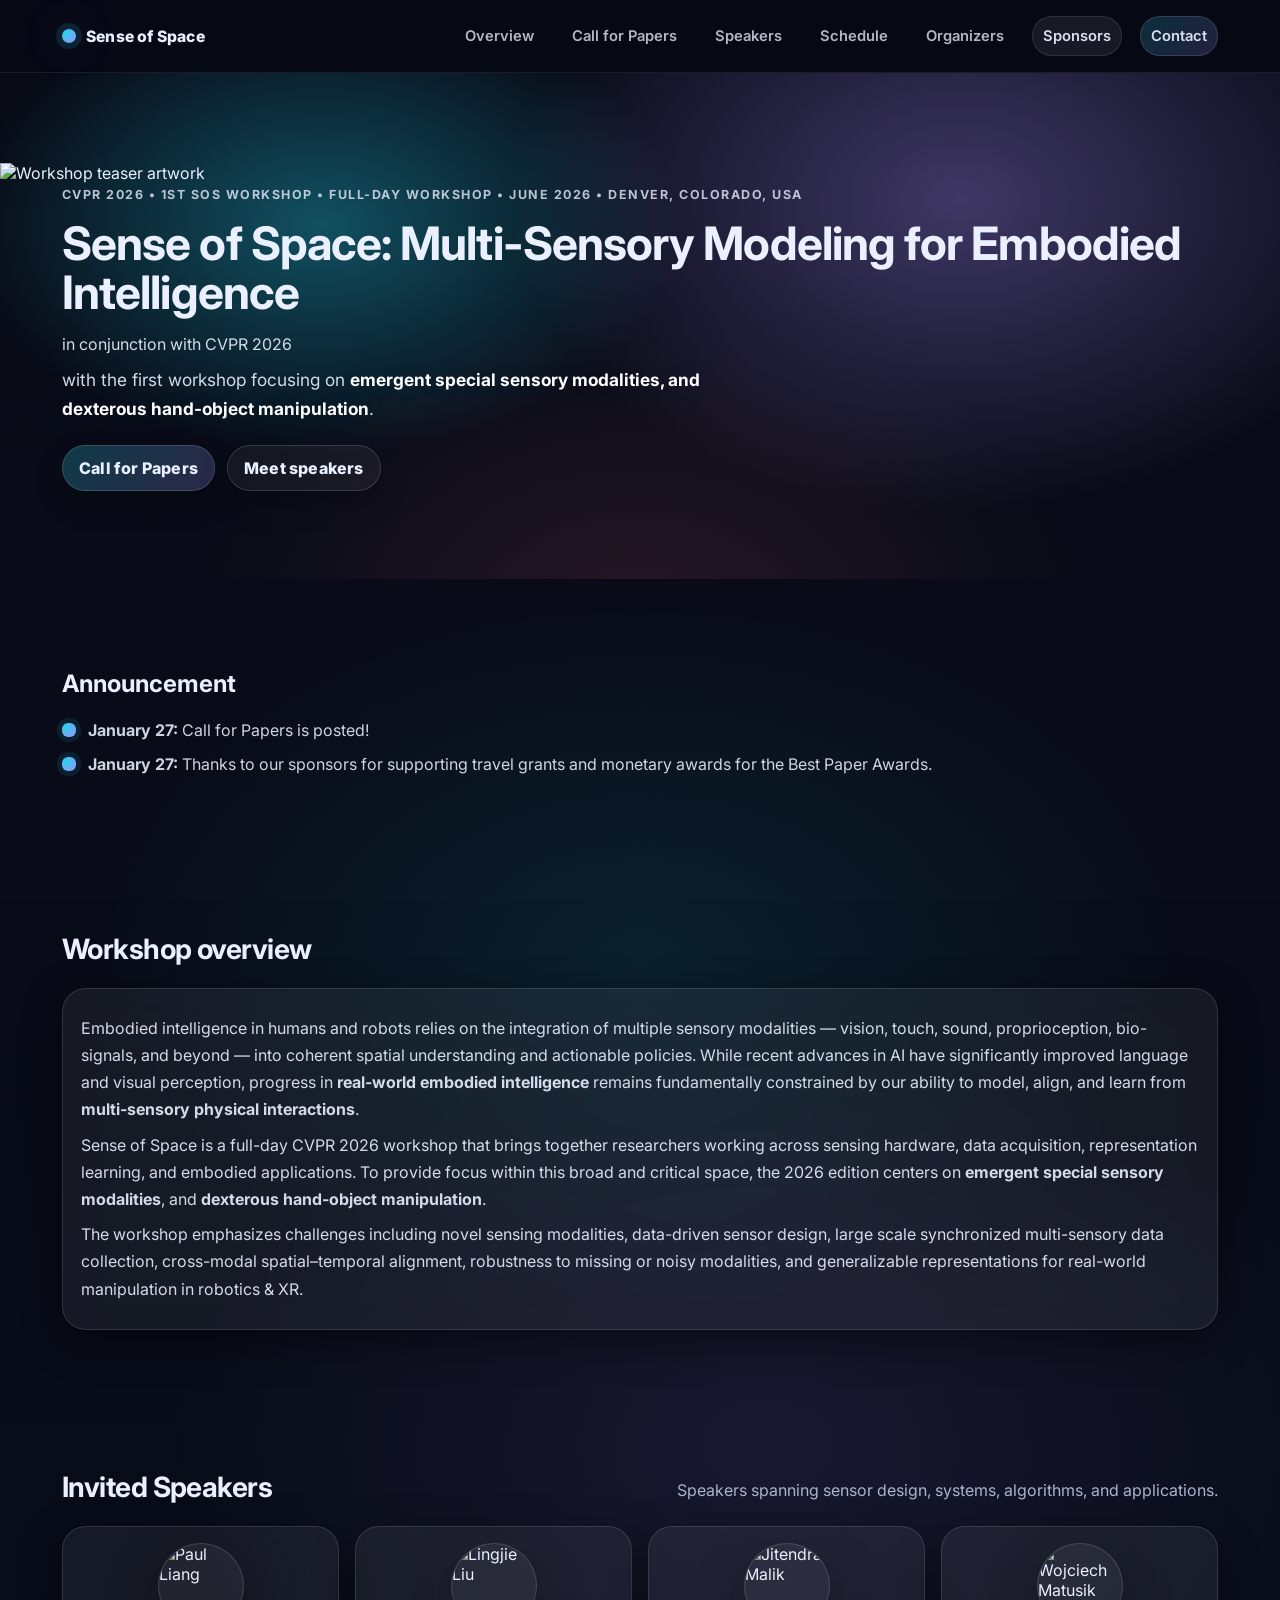
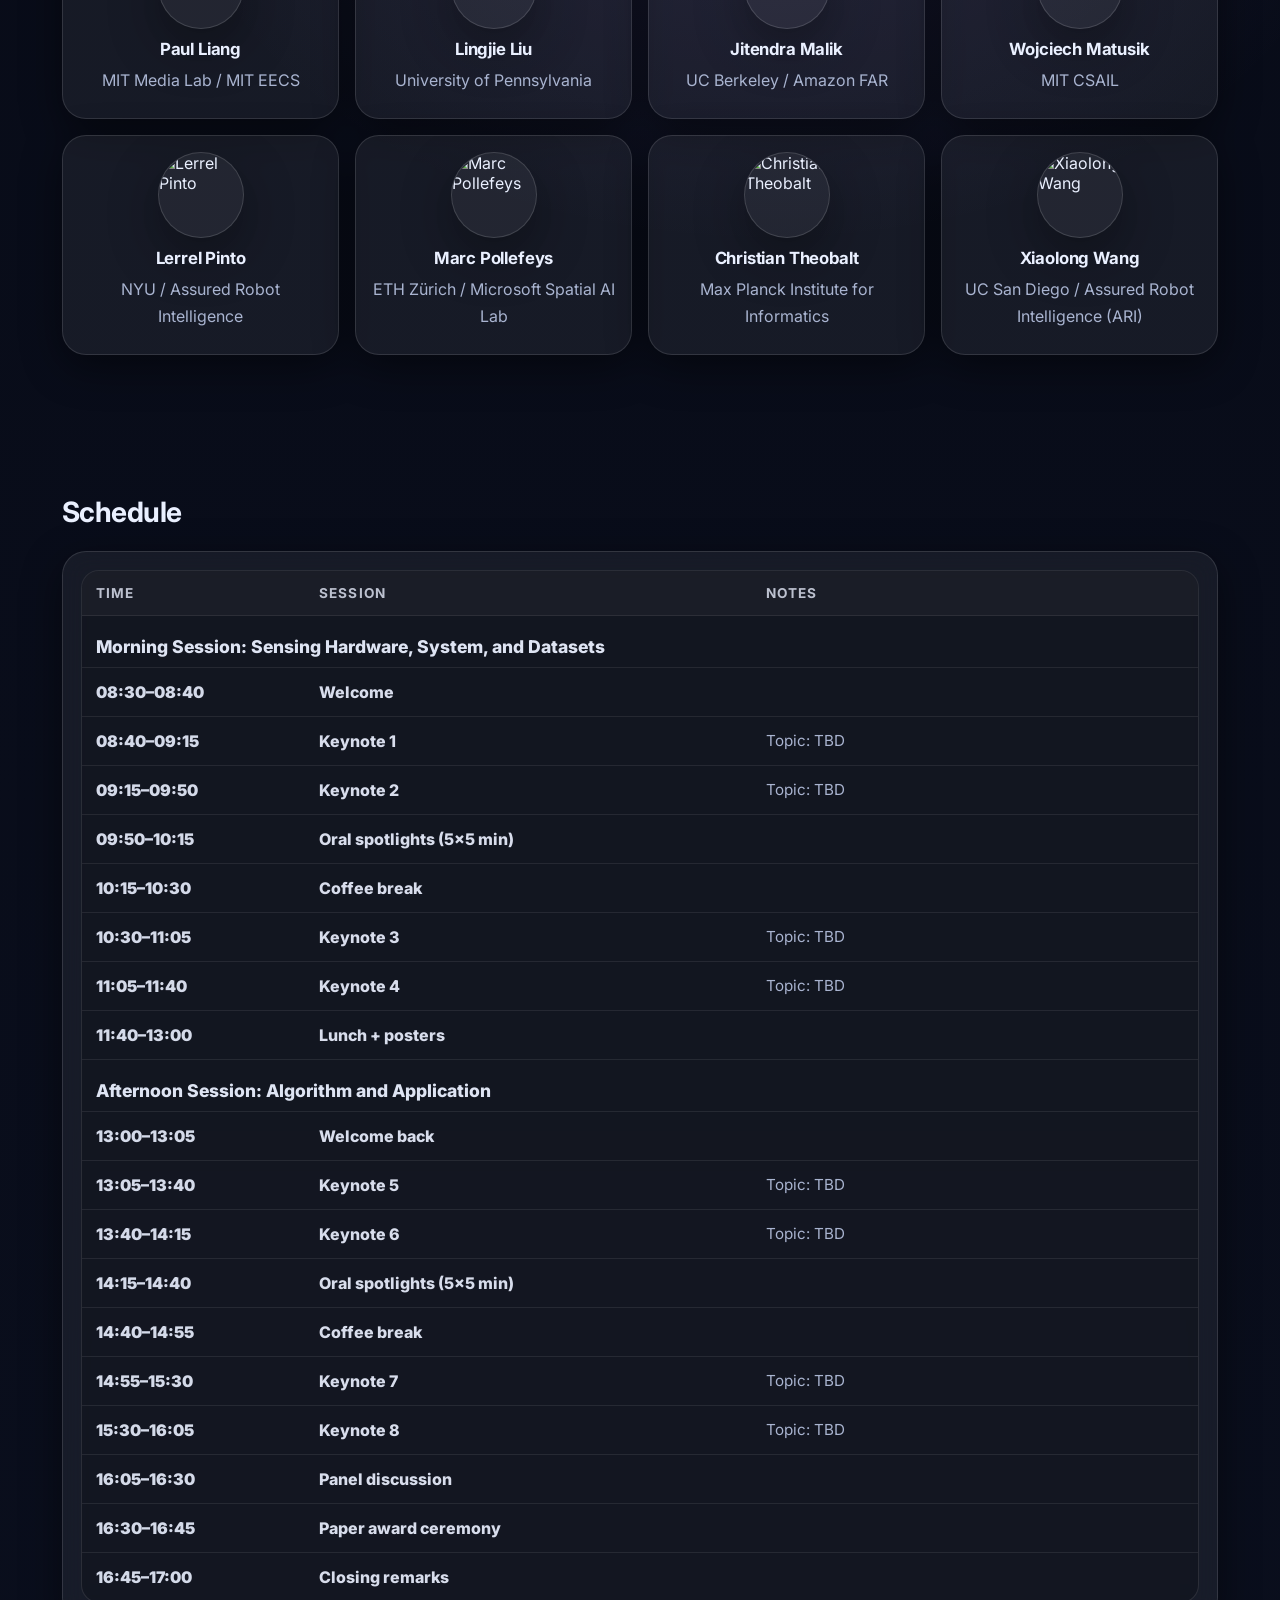
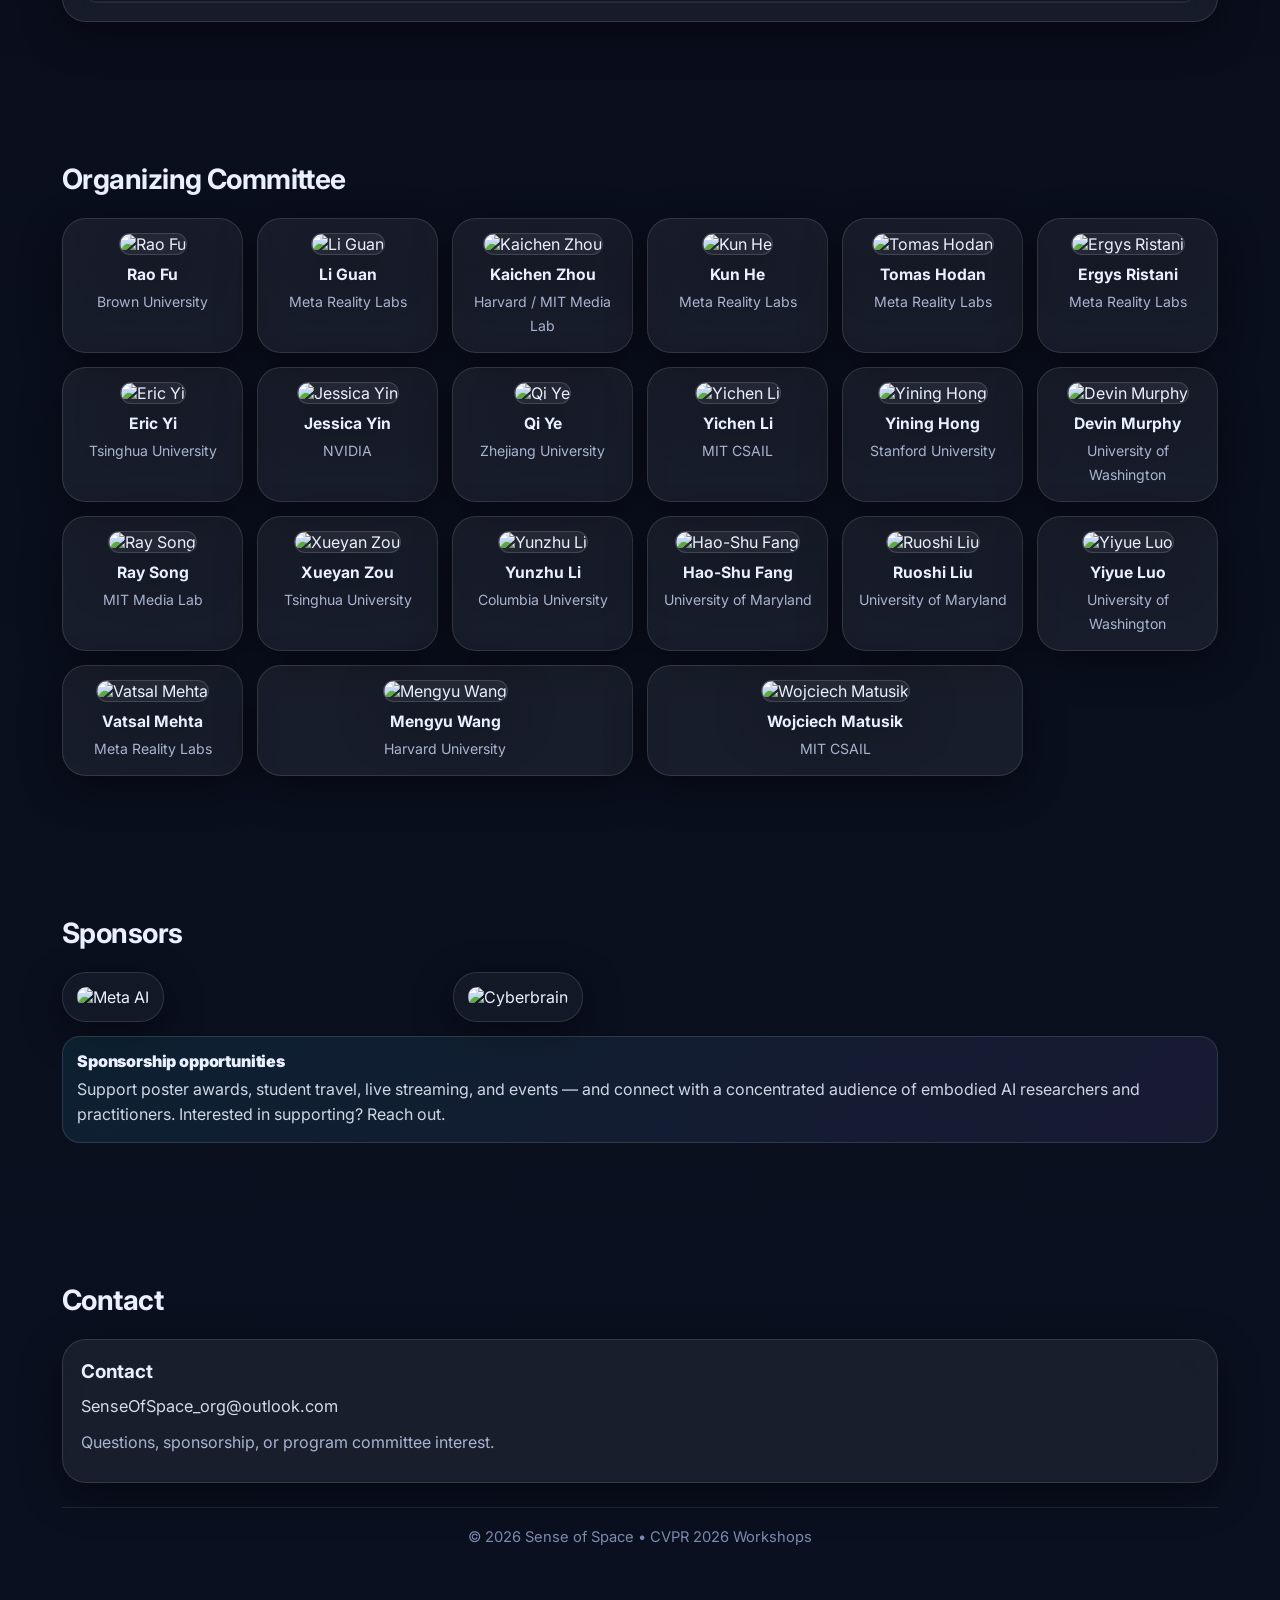
==== index.html @ 72ce9ce0 "Merge branch 'master' of https://github.com/sense-of-space/sense-of-space.github.io" ====
<!doctype html>
<html lang="en">
<head>
  <meta charset="utf-8" />
  <meta name="viewport" content="width=device-width,initial-scale=1" />
  <title>Sense of Space: Multi-Sensory Modeling for Embodied Intelligence | CVPR 2026 Workshop</title>
  <meta name="description" content="Sense of Space — a CVPR 2026 workshop on multi-sensory modeling for embodied intelligence." />
  <link rel="icon" type="image/svg+xml" href="assets/favicon.svg" />
  <link rel="preconnect" href="https://fonts.googleapis.com">
  <link rel="preconnect" href="https://fonts.gstatic.com" crossorigin>
  <link href="https://fonts.googleapis.com/css2?family=Inter:wght@300;400;600;700;800&display=swap" rel="stylesheet">
  <link rel="stylesheet" href="style.css" />
</head>

<body>
  <div class="bg-grain" aria-hidden="true"></div>

  <header class="topbar">
    <nav class="nav container">
      <a class="brand" href="#top" aria-label="Sense of Space home">
        <span class="brand-mark" aria-hidden="true"></span>
        <span class="brand-text">Sense of Space</span>
      </a>

      <button class="nav-toggle" aria-label="Open menu" aria-expanded="false">
        <span></span><span></span><span></span>
      </button>

      <div class="nav-links" role="navigation" aria-label="Primary">
        <a href="#abstract">Overview</a>
        <a href="cfp.html">Call for Papers</a>
        <a href="#speakers">Speakers</a>
        <a href="#schedule">Schedule</a>
        <a href="#organizers">Organizers</a>
        <a href="#sponsors">Sponsors</a>
        <a href="#contact" class="pill">Contact</a>
      </div>
    </nav>
  </header>

  <main id="top">
    <section class="hero" aria-label="Hero">
      <!--
        Teaser logic (rewritten):
        1) A blurred, "cover" backdrop fills the viewport.
        2) A foreground <img> uses object-fit: contain so the FULL teaser is always visible.
        This guarantees no left/right cropping while still feeling full-screen.
      -->
      <div class="hero-backdrop" aria-hidden="true"></div>
      <div class="hero-glow" aria-hidden="true"></div>

      <div class="hero-stage">
        <img class="hero-teaser reveal" src="assets/teaser.webp" alt="Workshop teaser artwork" />
      </div>

      <div class="hero-panel">
        <div class="container">
          <div class="hero-copy">
            <p class="eyebrow">CVPR 2026 • 1st SOS Workshop • Full-day Workshop • June 2026 • Denver, Colorado, USA</p>
            <h1>Sense of Space: Multi-Sensory Modeling for Embodied Intelligence</h1>
            <p class="subtitle">in conjunction with CVPR 2026</p>
            <p class="lead">
              with the first workshop focusing on <strong>emergent special sensory modalities, and dexterous hand-object manipulation</strong>.
            </p>

            <div class="cta-row">
              <a class="btn primary" href="cfp.html">Call for Papers</a>
              <a class="btn ghost" href="#speakers">Meet speakers</a>
            </div>
          </div>
        </div>
      </div>
    </section>

    <section id="announcement" class="section">
      <div class="container">
        <div class="announcement-box reveal">
          <h2 class="announcement-title">Announcement</h2>
          <ul class="checklist">
            <li>
              <strong>January 27:</strong> <a href="cfp.html">Call for Papers</a> is posted!
            </li>
            <li>
              <strong>January 27:</strong> Thanks to <a href="#sponsors">our sponsors</a> for supporting travel grants and monetary awards for the Best Paper Awards.
            </li> 
          </ul>
        </div>
      </div>
    </section>

    <section id="abstract" class="section">
      <div class="container">
        <div class="section-head">
          <h2>Workshop overview</h2>
        </div>

        <div class="grid-1">
          <div class="glass reveal">
            <p>Embodied intelligence in humans and robots relies on the integration of multiple sensory modalities — vision, touch, sound, proprioception, bio-signals, and beyond — into coherent spatial understanding and actionable policies. While recent advances in AI have significantly improved language and visual perception, progress in <strong>real-world embodied intelligence</strong> remains fundamentally constrained by our ability to model, align, and learn from <strong>multi-sensory physical interactions</strong>.</p>
            <p>Sense of Space is a full-day CVPR 2026 workshop that brings together researchers working across sensing hardware, data acquisition, representation learning, and embodied applications. To provide focus within this broad and critical space, the 2026 edition centers on <strong>emergent special sensory modalities</strong>, and <strong>dexterous hand-object manipulation</strong>.</p>
            <p>The workshop emphasizes challenges including novel sensing modalities, data-driven sensor design, large scale synchronized multi-sensory data collection, cross-modal spatial–temporal alignment, robustness to missing or noisy modalities, and generalizable representations for real-world manipulation in robotics & XR.</p>
          </div>
        </div>
      </div>
    </section>

    <section id="speakers" class="section">
      <div class="container">
        <div class="section-head">
          <h2>Invited Speakers</h2>
          <p class="muted">
            Speakers spanning sensor design, systems, algorithms, and applications.
          </p>
        </div>

        <div class="speaker-grid">
          
        <article class="person-card reveal">
          <div class="avatar-wrap">
            <img class="avatar" src="assets/profile_speaker/paul.jpg" alt="Paul Liang">
          </div>
          <div class="person-meta">
            <h3>Paul Liang</h3>
            <p class="muted">MIT Media Lab / MIT EECS</p>
</div>
        </article>
        

        <article class="person-card reveal">
          <div class="avatar-wrap">
            <img class="avatar" src="assets/profile_speaker/lingjie.jpg" alt="Lingjie Liu">
          </div>
          <div class="person-meta">
            <h3>Lingjie Liu</h3>
            <p class="muted">University of Pennsylvania</p>
</div>
        </article>
        

        <article class="person-card reveal">
          <div class="avatar-wrap">
            <img class="avatar" src="assets/profile_speaker/jitendra.jpg" alt="Jitendra Malik">
          </div>
          <div class="person-meta">
            <h3>Jitendra Malik</h3>
            <p class="muted">UC Berkeley / Amazon FAR</p>
</div>
        </article>
        

        <article class="person-card reveal">
          <div class="avatar-wrap">
            <img class="avatar" src="assets/profile_speaker/wojciech.jpg" alt="Wojciech Matusik">
          </div>
          <div class="person-meta">
            <h3>Wojciech Matusik</h3>
            <p class="muted">MIT CSAIL</p>
</div>
        </article>
        

        <article class="person-card reveal">
          <div class="avatar-wrap">
            <img class="avatar" src="assets/profile_speaker/lerrel.png" alt="Lerrel Pinto">
          </div>
          <div class="person-meta">
            <h3>Lerrel Pinto</h3>
            <p class="muted">NYU / Assured Robot Intelligence</p>
</div>
        </article>
        

        <article class="person-card reveal">
          <div class="avatar-wrap">
            <img class="avatar" src="assets/profile_speaker/marc.jpg" alt="Marc Pollefeys">
          </div>
          <div class="person-meta">
            <h3>Marc Pollefeys</h3>
            <p class="muted">ETH Zürich / Microsoft Spatial AI Lab</p>
</div>
        </article>
        

        <article class="person-card reveal">
          <div class="avatar-wrap">
            <img class="avatar" src="assets/profile_speaker/christian.jpg" alt="Christian Theobalt">
          </div>
          <div class="person-meta">
            <h3>Christian Theobalt</h3>
            <p class="muted">Max Planck Institute for Informatics</p>
</div>
        </article>
        

        <article class="person-card reveal">
          <div class="avatar-wrap">
            <img class="avatar" src="assets/profile_speaker/xiaolong.jpg" alt="Xiaolong Wang">
          </div>
          <div class="person-meta">
            <h3>Xiaolong Wang</h3>
            <p class="muted">UC San Diego / Assured Robot Intelligence (ARI)</p>
</div>
        </article>
        
        </div>

      </div>
    </section>

    <section id="schedule" class="section">
      <div class="container">
        <div class="section-head">
          <h2>Schedule</h2>
        </div>

        <div class="glass reveal">
          <div class="table-wrap" role="region" aria-label="Workshop schedule" tabindex="0">
            <table class="schedule">
              <thead>
                <tr>
                  <th style="width: 20%">Time</th>
                  <th style="width: 40%">Session</th>
                  <th style="width: 40%">Notes</th>
                </tr>
              </thead>
              <tbody>
                
        <tr>
          <td colspan="3" style="padding: 20px 14px 10px; font-weight: 800; font-size: 1.1rem; color: rgba(234,240,255,0.95);">Morning Session: Sensing Hardware, System, and Datasets</td>
        </tr>
        
        <tr>
          <td class="time">08:30–08:40</td>
          <td class="item">Welcome</td>
          <td class="desc muted"></td>
        </tr>
        

        <tr>
          <td class="time">08:40–09:15</td>
          <td class="item">Keynote 1</td>
          <td class="desc muted">Topic: TBD</td>
        </tr>
        

        <tr>
          <td class="time">09:15–09:50</td>
          <td class="item">Keynote 2</td>
          <td class="desc muted">Topic: TBD</td>
        </tr>
        

        <tr>
          <td class="time">09:50–10:15</td>
          <td class="item">Oral spotlights (5×5 min)</td>
          <td class="desc muted"></td>
        </tr>
        

        <tr>
          <td class="time">10:15–10:30</td>
          <td class="item">Coffee break</td>
          <td class="desc muted"></td>
        </tr>
        

        <tr>
          <td class="time">10:30–11:05</td>
          <td class="item">Keynote 3</td>
          <td class="desc muted">Topic: TBD</td>
        </tr>
        

        <tr>
          <td class="time">11:05–11:40</td>
          <td class="item">Keynote 4</td>
          <td class="desc muted">Topic: TBD</td>
        </tr>
        

        <tr>
          <td class="time">11:40–13:00</td>
          <td class="item">Lunch + posters</td>
          <td class="desc muted"></td>
        </tr>
        

        <tr>
          <td colspan="3" style="padding: 20px 14px 10px; font-weight: 800; font-size: 1.1rem; color: rgba(234,240,255,0.95);">Afternoon Session: Algorithm and Application</td>
        </tr>
        
        <tr>
          <td class="time">13:00–13:05</td>
          <td class="item">Welcome back</td>
          <td class="desc muted"></td>
        </tr>
        

        <tr>
          <td class="time">13:05–13:40</td>
          <td class="item">Keynote 5</td>
          <td class="desc muted">Topic: TBD</td>
        </tr>
        

        <tr>
          <td class="time">13:40–14:15</td>
          <td class="item">Keynote 6</td>
          <td class="desc muted">Topic: TBD</td>
        </tr>
        

        <tr>
          <td class="time">14:15–14:40</td>
          <td class="item">Oral spotlights (5×5 min)</td>
          <td class="desc muted"></td>
        </tr>
        

        <tr>
          <td class="time">14:40–14:55</td>
          <td class="item">Coffee break</td>
          <td class="desc muted"></td>
        </tr>
        

        <tr>
          <td class="time">14:55–15:30</td>
          <td class="item">Keynote 7</td>
          <td class="desc muted">Topic: TBD</td>
        </tr>
        

        <tr>
          <td class="time">15:30–16:05</td>
          <td class="item">Keynote 8</td>
          <td class="desc muted">Topic: TBD</td>
        </tr>
        

        <tr>
          <td class="time">16:05–16:30</td>
          <td class="item">Panel discussion</td>
          <td class="desc muted"></td>
        </tr>
        

        <tr>
          <td class="time">16:30–16:45</td>
          <td class="item">Paper award ceremony</td>
          <td class="desc muted"></td>
        </tr>
        

        <tr>
          <td class="time">16:45–17:00</td>
          <td class="item">Closing remarks</td>
          <td class="desc muted"></td>
        </tr>
        
              </tbody>
            </table>
          </div>
        </div>
      </div>
    </section>

    <section id="organizers" class="section">
      <div class="container">
        <div class="section-head">
          <h2>Organizing Committee</h2>
        </div>

        <div class="organizer-grid">
          
        <article class="org-card reveal">
          <img class="avatar org-avatar" src="assets/profile_organizer/raofu.png" alt="Rao Fu">
          <h4>Rao Fu</h4>
          <p class="muted">Brown University</p>
        </article>
        

        <article class="org-card reveal">
          <img class="avatar org-avatar" src="assets/profile_organizer/guanli.png" alt="Li Guan">
          <h4>Li Guan</h4>
          <p class="muted">Meta Reality Labs</p>
        </article>
        

        <article class="org-card reveal">
          <img class="avatar org-avatar" src="assets/profile_organizer/kaichen.jpg" alt="Kaichen Zhou">
          <h4>Kaichen Zhou</h4>
          <p class="muted">Harvard / MIT Media Lab</p>
        </article>
        

        <article class="org-card reveal">
          <img class="avatar org-avatar" src="assets/profile_organizer/kunhe.jpg" alt="Kun He">
          <h4>Kun He</h4>
          <p class="muted">Meta Reality Labs</p>
        </article>
        

        <article class="org-card reveal">
          <img class="avatar org-avatar" src="assets/profile_organizer/Tomas.jpg" alt="Tomas Hodan">
          <h4>Tomas Hodan</h4>
          <p class="muted">Meta Reality Labs</p>
        </article>
        

        <article class="org-card reveal">
          <img class="avatar org-avatar" src="assets/profile_organizer/ergys.jpg" alt="Ergys Ristani">
          <h4>Ergys Ristani</h4>
          <p class="muted">Meta Reality Labs</p>
        </article>
        

        <article class="org-card reveal">
          <img class="avatar org-avatar" src="assets/profile_organizer/erici.jpg" alt="Eric Yi">
          <h4>Eric Yi</h4>
          <p class="muted">Tsinghua University</p>
        </article>
        

        <article class="org-card reveal">
          <img class="avatar org-avatar" src="assets/profile_organizer/jessica.jpg" alt="Jessica Yin">
          <h4>Jessica Yin</h4>
          <p class="muted">NVIDIA</p>
        </article>
        

        <article class="org-card reveal">
          <img class="avatar org-avatar" src="assets/profile_organizer/qiye.jpg" alt="Qi Ye">
          <h4>Qi Ye</h4>
          <p class="muted">Zhejiang University</p>
        </article>
        

        <article class="org-card reveal">
          <img class="avatar org-avatar" src="assets/profile_organizer/yichen.jpg" alt="Yichen Li">
          <h4>Yichen Li</h4>
          <p class="muted">MIT CSAIL</p>
        </article>
        

        <article class="org-card reveal">
          <img class="avatar org-avatar" src="assets/profile_organizer/yining.jpg" alt="Yining Hong">
          <h4>Yining Hong</h4>
          <p class="muted">Stanford University</p>
        </article>
        

        <article class="org-card reveal">
          <img class="avatar org-avatar" src="assets/profile_organizer/devin.jpg" alt="Devin Murphy">
          <h4>Devin Murphy</h4>
          <p class="muted">University of Washington</p>
        </article>
        

        <article class="org-card reveal">
          <img class="avatar org-avatar" src="assets/profile_organizer/ray.png" alt="Ray Song">
          <h4>Ray Song</h4>
          <p class="muted">MIT Media Lab</p>
        </article>
        

        <article class="org-card reveal">
          <img class="avatar org-avatar" src="assets/profile_organizer/xueyan.jpg" alt="Xueyan Zou">
          <h4>Xueyan Zou</h4>
          <p class="muted">Tsinghua University</p>
        </article>
        

        <article class="org-card reveal">
          <img class="avatar org-avatar" src="assets/profile_organizer/yunzhu.jpg" alt="Yunzhu Li">
          <h4>Yunzhu Li</h4>
          <p class="muted">Columbia University</p>
        </article>
        

        <article class="org-card reveal">
          <img class="avatar org-avatar" src="assets/profile_organizer/haoshu.jpg" alt="Hao-Shu Fang">
          <h4>Hao-Shu Fang</h4>
          <p class="muted">University of Maryland</p>
        </article>
        

        <article class="org-card reveal">
          <img class="avatar org-avatar" src="assets/profile_organizer/ruoshi.jpg" alt="Ruoshi Liu">
          <h4>Ruoshi Liu</h4>
          <p class="muted">University of Maryland</p>
        </article>
        

        <article class="org-card reveal">
          <img class="avatar org-avatar" src="assets/profile_organizer/yiyue.jpg" alt="Yiyue Luo">
          <h4>Yiyue Luo</h4>
          <p class="muted">University of Washington</p>
        </article>

        
        <article class="org-card reveal last-row third">
          <img class="avatar org-avatar" src="assets/profile_organizer/vatsal.jpg" alt="Vatsal Mehta">
          <h4>Vatsal Mehta</h4>
          <p class="muted">Meta Reality Labs</p>
        </article>


        <article class="org-card reveal last-row first">
          <img class="avatar org-avatar" src="assets/profile_organizer/mengyu.jpg" alt="Mengyu Wang">
          <h4>Mengyu Wang</h4>
          <p class="muted">Harvard University</p>
        </article>
        

        <article class="org-card reveal last-row second">
          <img class="avatar org-avatar" src="assets/profile_organizer/wojciech.jpg" alt="Wojciech Matusik">
          <h4>Wojciech Matusik</h4>
          <p class="muted">MIT CSAIL</p>
        </article>
        
        </div>
      </div>
    </section>

    <section id="sponsors" class="section">
      <div class="container">
        <div class="section-head">
          <h2>Sponsors</h2>
          <p class="muted"></p>
        </div>

        <div class="sponsor-row reveal">
          <a href="" target="_blank" rel="noopener noreferrer" class="sponsor-link">
            <img class="sponsor-logo" src="assets/sponsor/Meta-New-Logo.png" alt="Meta AI">
          </a>
          <a href=" " target="_blank" rel="noopener noreferrer" class="sponsor-link">
            <img class="sponsor-logo" src="assets/sponsor/cyberbrain_new.png" alt="Cyberbrain">
          </a>
        </div>

        <div class="callout reveal">
          <div class="callout-title">Sponsorship opportunities</div>
          <div class="callout-body">
            Support poster awards, student travel, live streaming, and events — and connect with a concentrated
            audience of embodied AI researchers and practitioners. Interested in supporting? Reach out.
          </div>
        </div>
      </div>
    </section>

    <section id="contact" class="section">
      <div class="container">
        <div class="section-head">
          <h2>Contact</h2>
        </div>

        <div class="grid-1">
          <div class="glass reveal">
            <h3>Contact</h3>
            <p class="big">
              <a href="mailto:SenseOfSpace_org@outlook.com">SenseOfSpace_org@outlook.com</a>
            </p>
            <p class="muted">
              Questions, sponsorship, or program committee interest.
            </p>
          </div>
        </div>

        <footer class="footer muted">
          <span>© <span id="year"></span> Sense of Space • CVPR 2026 Workshops</span>
        </footer>
      </div>
    </section>
  </main>

  <script src="script.js"></script>
</body>
</html>
---- style.css ----
:root{
  --bg0:#070a15;
  --bg1:#0b1020;
  --card:rgba(255,255,255,0.07);
  --card2:rgba(255,255,255,0.10);
  --stroke:rgba(255,255,255,0.12);
  --text:#eaf0ff;
  --muted:#a9b4d0;
  --muted2:#7d8ab0;
  --cyan:#22d3ee;
  --violet:#a78bfa;
  --pink:#fb7185;
  --shadow: 0 20px 70px rgba(0,0,0,0.55);
  --shadow2: 0 12px 40px rgba(0,0,0,0.45);
  --radius: 24px;
  --radius2: 18px;
  --maxw: 1200px;
}

*{ box-sizing:border-box; }
html{ scroll-behavior:smooth; }
body{
  margin:0;
  font-family: Inter, ui-sans-serif, system-ui, -apple-system, Segoe UI, Roboto, Helvetica, Arial, "Apple Color Emoji","Segoe UI Emoji";
  color:var(--text);
  background: radial-gradient(1200px 800px at var(--mx, 50%) var(--my, 20%), rgba(34,211,238,0.10), transparent 45%),
              radial-gradient(1200px 800px at calc(var(--mx, 50%) + 10%) calc(var(--my, 20%) + 10%), rgba(167,139,250,0.10), transparent 50%),
              linear-gradient(180deg, var(--bg0), var(--bg1));
  overflow-x:hidden;
}

code{
  font-family: ui-monospace, SFMono-Regular, Menlo, Monaco, Consolas, "Liberation Mono", "Courier New", monospace;
  font-size: 0.95em;
  color: #c7d2fe;
}

a{ color:inherit; text-decoration:none; }
a:hover{ text-decoration:none; }

.container{
  max-width:var(--maxw);
  margin:0 auto;
  padding: 0 22px;
}

.bg-grain{
  pointer-events:none;
  position:fixed;
  inset:0;
  opacity:0.14;
  mix-blend-mode: overlay;
  background-image:
    url("data:image/svg+xml,%3Csvg xmlns='http://www.w3.org/2000/svg' width='260' height='260'%3E%3Cfilter id='n'%3E%3CfeTurbulence type='fractalNoise' baseFrequency='.8' numOctaves='3' stitchTiles='stitch'/%3E%3C/filter%3E%3Crect width='260' height='260' filter='url(%23n)' opacity='.55'/%3E%3C/svg%3E");
  background-size: 260px 260px;
  z-index:0;
}

.topbar{
  position:sticky;
  top:0;
  z-index:50;
  backdrop-filter: blur(14px);
  -webkit-backdrop-filter: blur(14px);
  background: rgba(7,10,21,0.55);
  border-bottom:1px solid rgba(255,255,255,0.08);
}

.nav{
  display:flex;
  align-items:center;
  justify-content:space-between;
  height: 72px;
  gap: 16px;
}

.brand{
  display:flex;
  align-items:center;
  gap:10px;
  font-weight: 800;
  letter-spacing: 0.2px;
}

.brand-mark{
  width: 14px;
  height: 14px;
  border-radius: 999px;
  background: radial-gradient(circle at 30% 30%, var(--cyan), var(--violet));
  box-shadow: 0 0 0 6px rgba(34,211,238,0.12), 0 0 40px rgba(167,139,250,0.35);
}

.brand-text{
  font-size: 0.98rem;
}

.nav-links{
  display:flex;
  align-items:center;
  gap: 18px;
  font-weight: 600;
  font-size: 0.92rem;
  color: rgba(234,240,255,0.92);
}

.nav-links a{
  opacity:0.82;
  transition: opacity .2s ease, transform .2s ease;
  padding: 10px 10px;
  border-radius: 999px;
}

.nav-links a:hover{ opacity:1; transform: translateY(-1px); }

.nav-links a.active{
  opacity:1;
  background: rgba(255,255,255,0.07);
  border: 1px solid rgba(255,255,255,0.10);
}

.pill{
  background: linear-gradient(135deg, rgba(34,211,238,0.18), rgba(167,139,250,0.18));
  border: 1px solid rgba(255,255,255,0.12);
  opacity:1 !important;
}

.nav-toggle{
  display:none;
  width: 44px;
  height: 44px;
  border-radius: 14px;
  border: 1px solid rgba(255,255,255,0.10);
  background: rgba(255,255,255,0.05);
  backdrop-filter: blur(12px);
  -webkit-backdrop-filter: blur(12px);
  cursor:pointer;
  position:relative;
}
.nav-toggle span{
  position:absolute;
  left: 12px;
  right: 12px;
  height: 2px;
  background: rgba(234,240,255,0.85);
  border-radius: 2px;
  transition: transform .25s ease, top .25s ease, opacity .2s ease;
}
.nav-toggle span:nth-child(1){ top: 15px; }
.nav-toggle span:nth-child(2){ top: 21px; }
.nav-toggle span:nth-child(3){ top: 27px; }

.nav-open .nav-toggle span:nth-child(1){ top: 21px; transform: rotate(45deg); }
.nav-open .nav-toggle span:nth-child(2){ opacity:0; }
.nav-open .nav-toggle span:nth-child(3){ top: 21px; transform: rotate(-45deg); }

.hero{
  position:relative;
  padding: 90px 0 70px;
  overflow:hidden;
  z-index:1;
}
.hero-small{ padding: 86px 0 52px; }

.hero-bg{
  position:absolute;
  inset:-40px;
  background-image: url("assets/hero.svg");
  background-size: cover;
  background-position: center;
  transform: scale(1.02);
  filter: saturate(1.05) contrast(1.02);
  z-index:-3;
}
.hero-glow{
  position:absolute;
  inset:0;
  background:
    radial-gradient(650px 420px at 25% 30%, rgba(34,211,238,0.35), transparent 55%),
    radial-gradient(750px 520px at 75% 25%, rgba(167,139,250,0.35), transparent 60%),
    radial-gradient(900px 650px at 50% 110%, rgba(251,113,133,0.12), transparent 50%);
  z-index:-2;
}
.hero-fade{
  position:absolute;
  left:0; right:0; bottom:-1px;
  height: 120px;
  background: linear-gradient(180deg, transparent, var(--bg1));
  z-index:-1;
}

.hero-inner{
  display:grid;
  grid-template-columns: 1.15fr 0.85fr;
  gap: 26px;
  align-items: start;
}

.eyebrow{
  display:inline-flex;
  align-items:center;
  gap:10px;
  font-weight: 700;
  letter-spacing: 0.12em;
  text-transform: uppercase;
  font-size: 0.78rem;
  color: rgba(234,240,255,0.78);
  margin: 0 0 14px;
}
h1{
  margin:0 0 14px;
  font-size: clamp(2.1rem, 3.6vw, 3.2rem);
  line-height: 1.06;
  letter-spacing:-0.02em;
}
.lead{
  font-size: 1.08rem;
  line-height: 1.65;
  color: rgba(234,240,255,0.90);
  max-width: 62ch;
}
.lead strong{
  color: #ffffff;
  text-shadow: 0 0 30px rgba(34,211,238,0.18);
}

.cta-row{
  display:flex;
  gap: 12px;
  flex-wrap: wrap;
  margin: 22px 0 18px;
}

.btn{
  display:inline-flex;
  align-items:center;
  justify-content:center;
  padding: 12px 16px;
  border-radius: 999px;
  font-weight: 800;
  letter-spacing: 0.2px;
  border: 1px solid rgba(255,255,255,0.14);
  box-shadow: 0 12px 28px rgba(0,0,0,0.25);
  transition: transform .18s ease, box-shadow .18s ease, background .18s ease;
}
.btn:hover{ transform: translateY(-1px); box-shadow: 0 16px 40px rgba(0,0,0,0.32); }
.btn.primary{
  background: linear-gradient(135deg, rgba(34,211,238,0.24), rgba(167,139,250,0.22));
}
.btn.ghost{
  background: rgba(255,255,255,0.05);
}

.facts{
  display:grid;
  grid-template-columns: repeat(4, minmax(0,1fr));
  gap: 12px;
  margin-top: 18px;
}
.fact{
  background: rgba(255,255,255,0.05);
  border: 1px solid rgba(255,255,255,0.10);
  border-radius: 18px;
  padding: 12px 12px;
  box-shadow: var(--shadow2);
}
.fact-k{
  font-size: 1.05rem;
  font-weight: 900;
}
.fact-v{
  font-size: 0.82rem;
  color: rgba(234,240,255,0.78);
  margin-top: 4px;
}

.hero-card{
  background: linear-gradient(180deg, rgba(255,255,255,0.08), rgba(255,255,255,0.05));
  border: 1px solid rgba(255,255,255,0.12);
  border-radius: var(--radius);
  padding: 18px 18px;
  box-shadow: var(--shadow);
  backdrop-filter: blur(14px);
  -webkit-backdrop-filter: blur(14px);
}
.hero-card h2{
  margin: 2px 0 10px;
  font-size: 1.2rem;
  letter-spacing:-0.01em;
}
.hero-card p{ margin: 0 0 12px; }

.checklist{
  list-style:none;
  padding:0;
  margin: 14px 0 16px;
  display:grid;
  gap: 10px;
}
.checklist li{
  position:relative;
  padding-left: 26px;
  color: rgba(234,240,255,0.88);
  line-height: 1.5;
}
.checklist li::before{
  content:"";
  position:absolute;
  left:0;
  top: 0.35em;
  width: 14px;
  height: 14px;
  border-radius: 6px;
  background: radial-gradient(circle at 30% 30%, var(--cyan), var(--violet));
  box-shadow: 0 0 0 5px rgba(34,211,238,0.10);
}

.card-row{
  display:flex;
  gap: 14px;
  flex-wrap: wrap;
}
.mini-link{
  color: rgba(234,240,255,0.90);
  font-weight: 800;
  opacity:0.85;
  border-bottom: 1px solid rgba(255,255,255,0.18);
  padding-bottom: 2px;
}
.mini-link:hover{ opacity:1; }

.micro{
  margin-top: 14px;
  font-size: 0.88rem;
}
.muted{ color: var(--muted); }

.section{
  padding: 70px 0;
  position:relative;
  z-index:2;
}
.section-head{
  display:flex;
  align-items:flex-end;
  justify-content:space-between;
  gap: 18px;
  margin-bottom: 22px;
}
.section-head h2{
  margin:0;
  font-size: 1.75rem;
  letter-spacing:-0.02em;
}
.section-head p{
  margin:0;
  max-width: 65ch;
  line-height: 1.6;
}

.grid-2{
  display:grid;
  grid-template-columns: 1fr 1fr;
  gap: 18px;
}

.glass{
  background: rgba(255,255,255,0.06);
  border: 1px solid rgba(255,255,255,0.12);
  border-radius: var(--radius);
  padding: 18px 18px;
  box-shadow: var(--shadow2);
  backdrop-filter: blur(14px);
  -webkit-backdrop-filter: blur(14px);
}

h3{
  margin: 2px 0 10px;
  font-size: 1.18rem;
  letter-spacing: -0.01em;
}
p{ margin: 0.5rem 0; line-height: 1.7; color: rgba(234,240,255,0.90); }

.bullets{
  margin: 10px 0 0;
  padding-left: 18px;
  color: rgba(234,240,255,0.90);
}
.bullets li{ margin: 10px 0; line-height: 1.55; }

.callout{
  margin-top: 14px;
  padding: 14px 14px;
  border-radius: var(--radius2);
  border: 1px solid rgba(255,255,255,0.12);
  background: linear-gradient(135deg, rgba(34,211,238,0.09), rgba(167,139,250,0.09));
}
.callout-title{
  font-weight: 900;
  letter-spacing:-0.01em;
}
.callout-body{ margin-top: 6px; color: rgba(234,240,255,0.88); line-height: 1.6; }

.speaker-grid{
  display:grid;
  grid-template-columns: repeat(4, minmax(0,1fr));
  gap: 16px;
}
.person-card{
  background: rgba(255,255,255,0.06);
  border: 1px solid rgba(255,255,255,0.12);
  border-radius: var(--radius);
  padding: 16px 14px;
  box-shadow: var(--shadow2);
  transition: transform .2s ease, border-color .2s ease;
}
.person-card:hover{
  transform: translateY(-2px);
  border-color: rgba(34,211,238,0.25);
}

.avatar-wrap{ display:flex; justify-content:center; }
.avatar{
  width: 86px;
  height: 86px;
  border-radius: 999px;
  border: 1px solid rgba(255,255,255,0.14);
  box-shadow: 0 18px 50px rgba(0,0,0,0.35);
  background: rgba(255,255,255,0.05);
}

.person-meta{
  margin-top: 10px;
  text-align:center;
}
.person-meta h3{ margin: 6px 0 6px; font-size: 1.05rem; }
.person-meta .tag{
  margin: 8px 0 0;
  display:inline-flex;
  padding: 7px 10px;
  border-radius: 999px;
  border: 1px solid rgba(255,255,255,0.12);
  background: rgba(255,255,255,0.04);
  font-weight: 700;
  font-size: 0.82rem;
  color: rgba(234,240,255,0.86);
}

.table-wrap{
  overflow:auto;
  border-radius: 18px;
  border: 1px solid rgba(255,255,255,0.10);
  background: rgba(0,0,0,0.18);
}
table{
  width:100%;
  border-collapse: collapse;
}
th, td{
  text-align:left;
  padding: 14px 14px;
  border-bottom: 1px solid rgba(255,255,255,0.08);
  vertical-align: top;
}
th{
  font-size: 0.85rem;
  letter-spacing: 0.08em;
  text-transform: uppercase;
  color: rgba(234,240,255,0.78);
  background: rgba(255,255,255,0.03);
}
td.time{ white-space: nowrap; font-weight: 900; color: rgba(234,240,255,0.90); }
td.item{ font-weight: 800; color: rgba(234,240,255,0.92); }
td.desc{ font-size: 0.95rem; }
table.mini th, table.mini td{ padding: 12px 12px; }

.organizer-grid{
  display:grid;
  grid-template-columns: repeat(6, minmax(0,1fr));
  gap: 14px;
  align-items: stretch;
}
.org-card{
  text-align:center;
  background: rgba(255,255,255,0.06);
  border: 1px solid rgba(255,255,255,0.12);
  border-radius: var(--radius);
  padding: 14px 12px;
  box-shadow: var(--shadow2);
}
.org-card h4{ margin: 10px 0 6px; font-size: 0.98rem; }
.org-card p{ margin: 6px 0 0; font-size: 0.88rem; color: var(--muted); }
.org-avatar{ width: 74px; height: 74px; }

.org-card.last-row.first{ grid-column: 2 / span 2; }
.org-card.last-row.second{ grid-column: 4 / span 2; }

.sponsor-row{
  display:grid;
  grid-template-columns: repeat(3, minmax(0,1fr));
  gap: 16px;
  align-items:center;
}
.sponsor-logo{
  width:100%;
  height:auto;
  border-radius: 24px;
  border: 1px solid rgba(255,255,255,0.12);
  background: rgba(255,255,255,0.04);
  box-shadow: var(--shadow2);
  padding: 14px;
}

.link-grid{
  display:grid;
  grid-template-columns: repeat(2, minmax(0,1fr));
  gap: 12px;
  margin-top: 10px;
}
.link-tile{
  border-radius: 18px;
  border: 1px solid rgba(255,255,255,0.12);
  background: rgba(255,255,255,0.05);
  padding: 14px 14px;
  box-shadow: 0 10px 26px rgba(0,0,0,0.25);
  transition: transform .18s ease, border-color .18s ease;
}
.link-tile:hover{ transform: translateY(-1px); border-color: rgba(167,139,250,0.25); }
.lt-title{ font-weight: 900; margin-bottom: 6px; }
.lt-sub{ font-size: 0.92rem; color: var(--muted); line-height: 1.5; }

.footer{
  display:flex;
  flex-wrap: wrap;
  gap: 10px;
  align-items:center;
  justify-content:center;
  margin-top: 24px;
  padding-top: 20px;
  border-top: 1px solid rgba(255,255,255,0.10);
  font-size: 0.92rem;
  color: var(--muted2);
}
.footer .dot{ opacity: 0.65; }

.big{ font-size: 1.02rem; }
.steps{
  display:grid;
  grid-template-columns: repeat(4, minmax(0,1fr));
  gap: 14px;
}
.step{
  display:flex;
  gap: 12px;
  align-items:flex-start;
  padding: 14px 14px;
  border-radius: 18px;
  border: 1px solid rgba(255,255,255,0.10);
  background: rgba(255,255,255,0.04);
}
.step-n{
  width: 34px;
  height: 34px;
  border-radius: 999px;
  display:flex;
  align-items:center;
  justify-content:center;
  font-weight: 900;
  background: radial-gradient(circle at 30% 30%, rgba(34,211,238,0.35), rgba(167,139,250,0.18));
  border: 1px solid rgba(255,255,255,0.14);
}
.step-t{ font-weight: 900; margin-bottom: 6px; }

.reveal{
  opacity:0;
  transform: translateY(12px);
  transition: opacity .65s ease, transform .65s ease;
}
.reveal.in{
  opacity:1;
  transform: translateY(0);
}

/* Responsive */
@media (max-width: 980px){
  .hero-inner{ grid-template-columns: 1fr; }
  .facts{ grid-template-columns: repeat(2, minmax(0,1fr)); }
  .grid-2{ grid-template-columns: 1fr; }
  .speaker-grid{ grid-template-columns: repeat(2, minmax(0,1fr)); }
  .organizer-grid{ grid-template-columns: repeat(3, minmax(0,1fr)); }
  .org-card.last-row.first, .org-card.last-row.second{ grid-column: auto; }
  .steps{ grid-template-columns: repeat(2, minmax(0,1fr)); }
}

@media (max-width: 720px){
  .nav-toggle{ display:block; }
  .nav-links{
    position: fixed;
    top: 72px;
    right: 14px;
    left: 14px;
    display:none;
    flex-direction: column;
    gap: 8px;
    padding: 14px 14px;
    border-radius: 22px;
    border: 1px solid rgba(255,255,255,0.12);
    background: rgba(7,10,21,0.78);
    box-shadow: var(--shadow2);
  }
  .nav-open .nav-links{ display:flex; }
  .nav-links a{ width:100%; text-align:center; }
  .speaker-grid{ grid-template-columns: 1fr; }
  .organizer-grid{ grid-template-columns: repeat(2, minmax(0,1fr)); }
  .sponsor-row{ grid-template-columns: 1fr; }
  .link-grid{ grid-template-columns: 1fr; }
  .steps{ grid-template-columns: 1fr; }
}
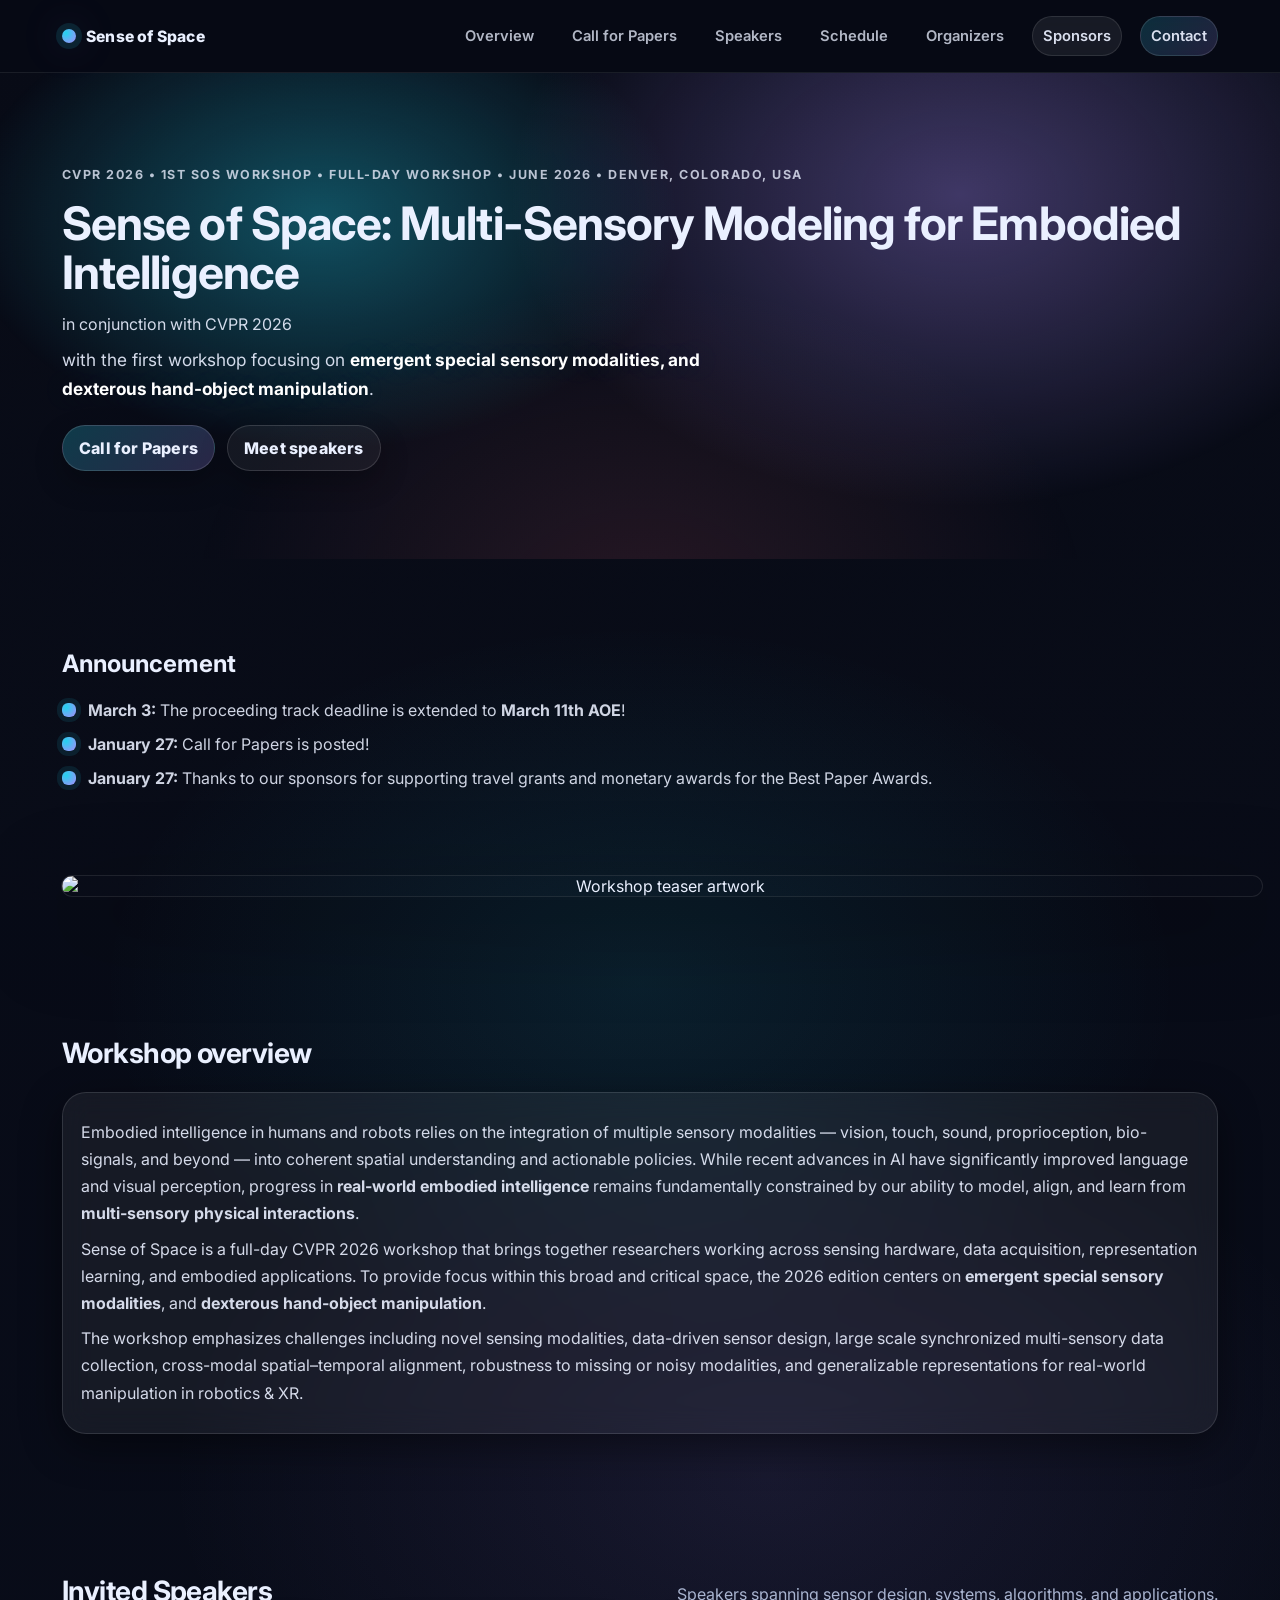
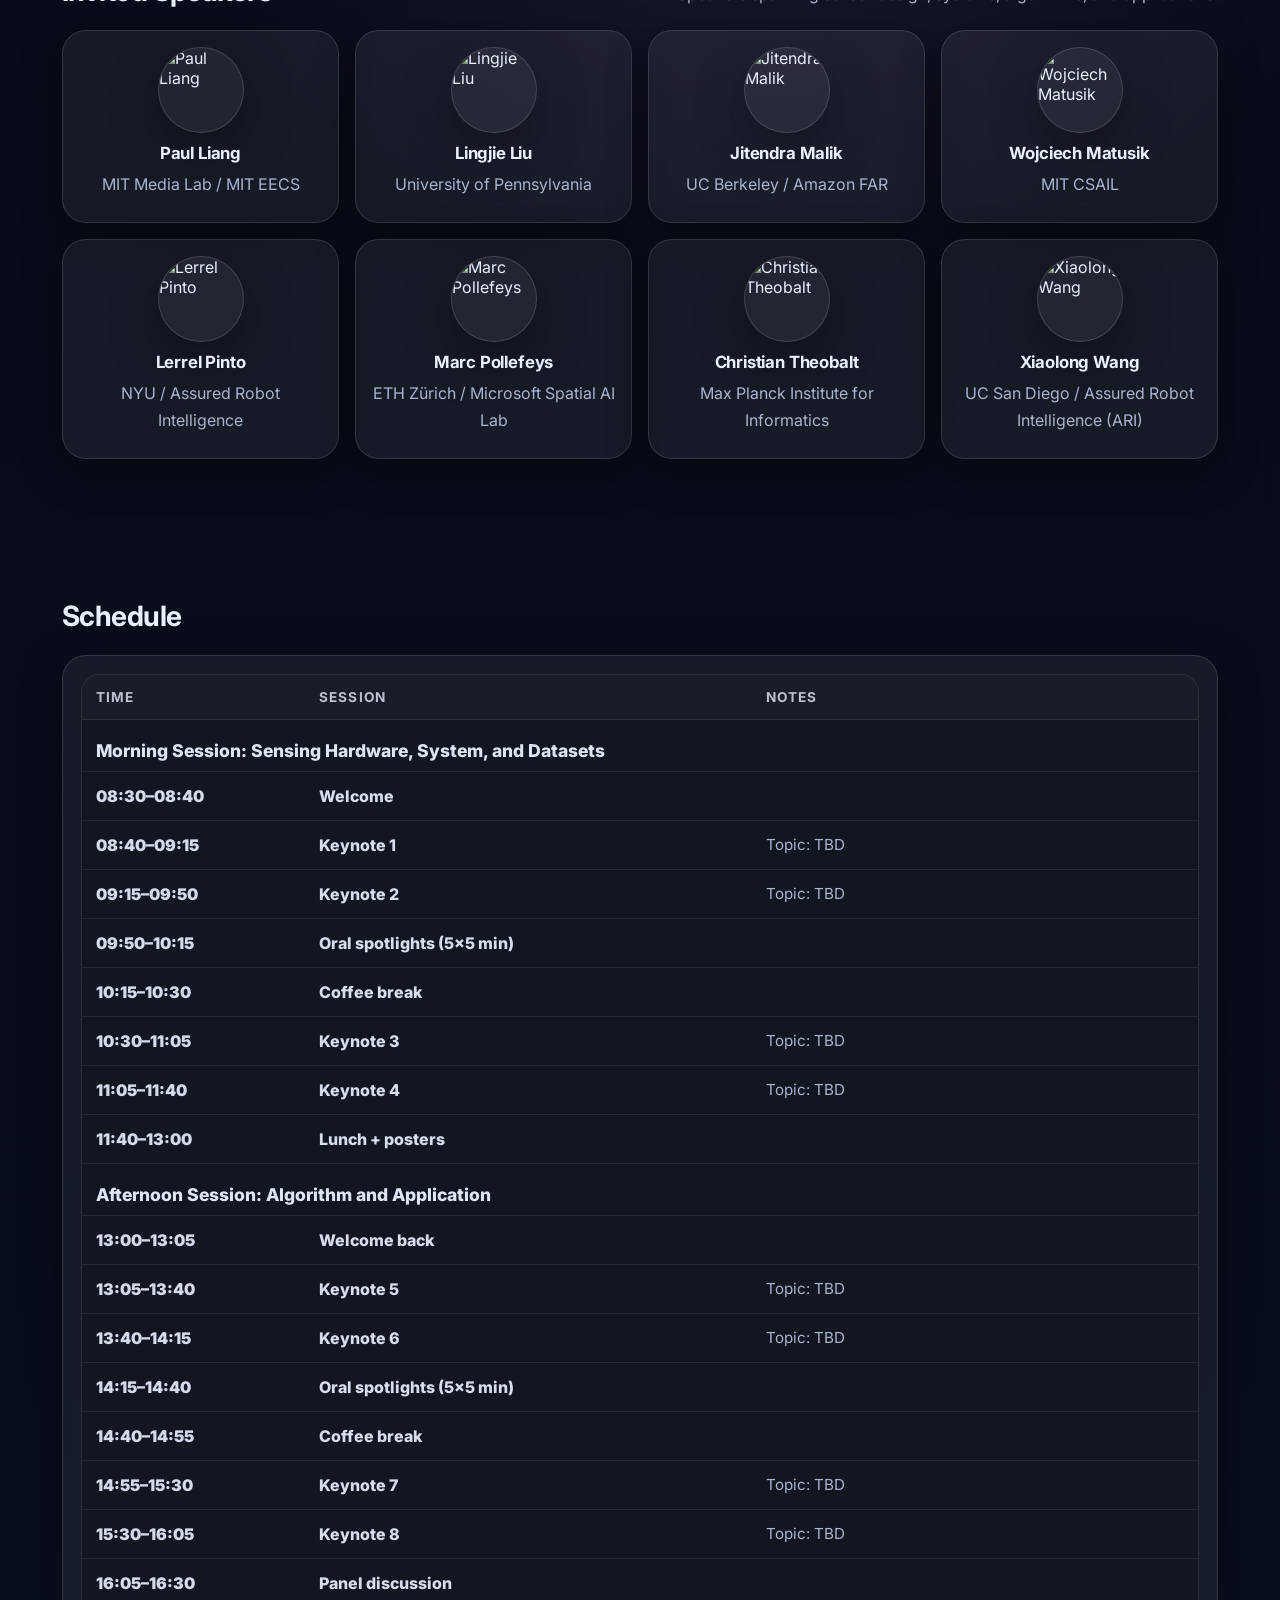
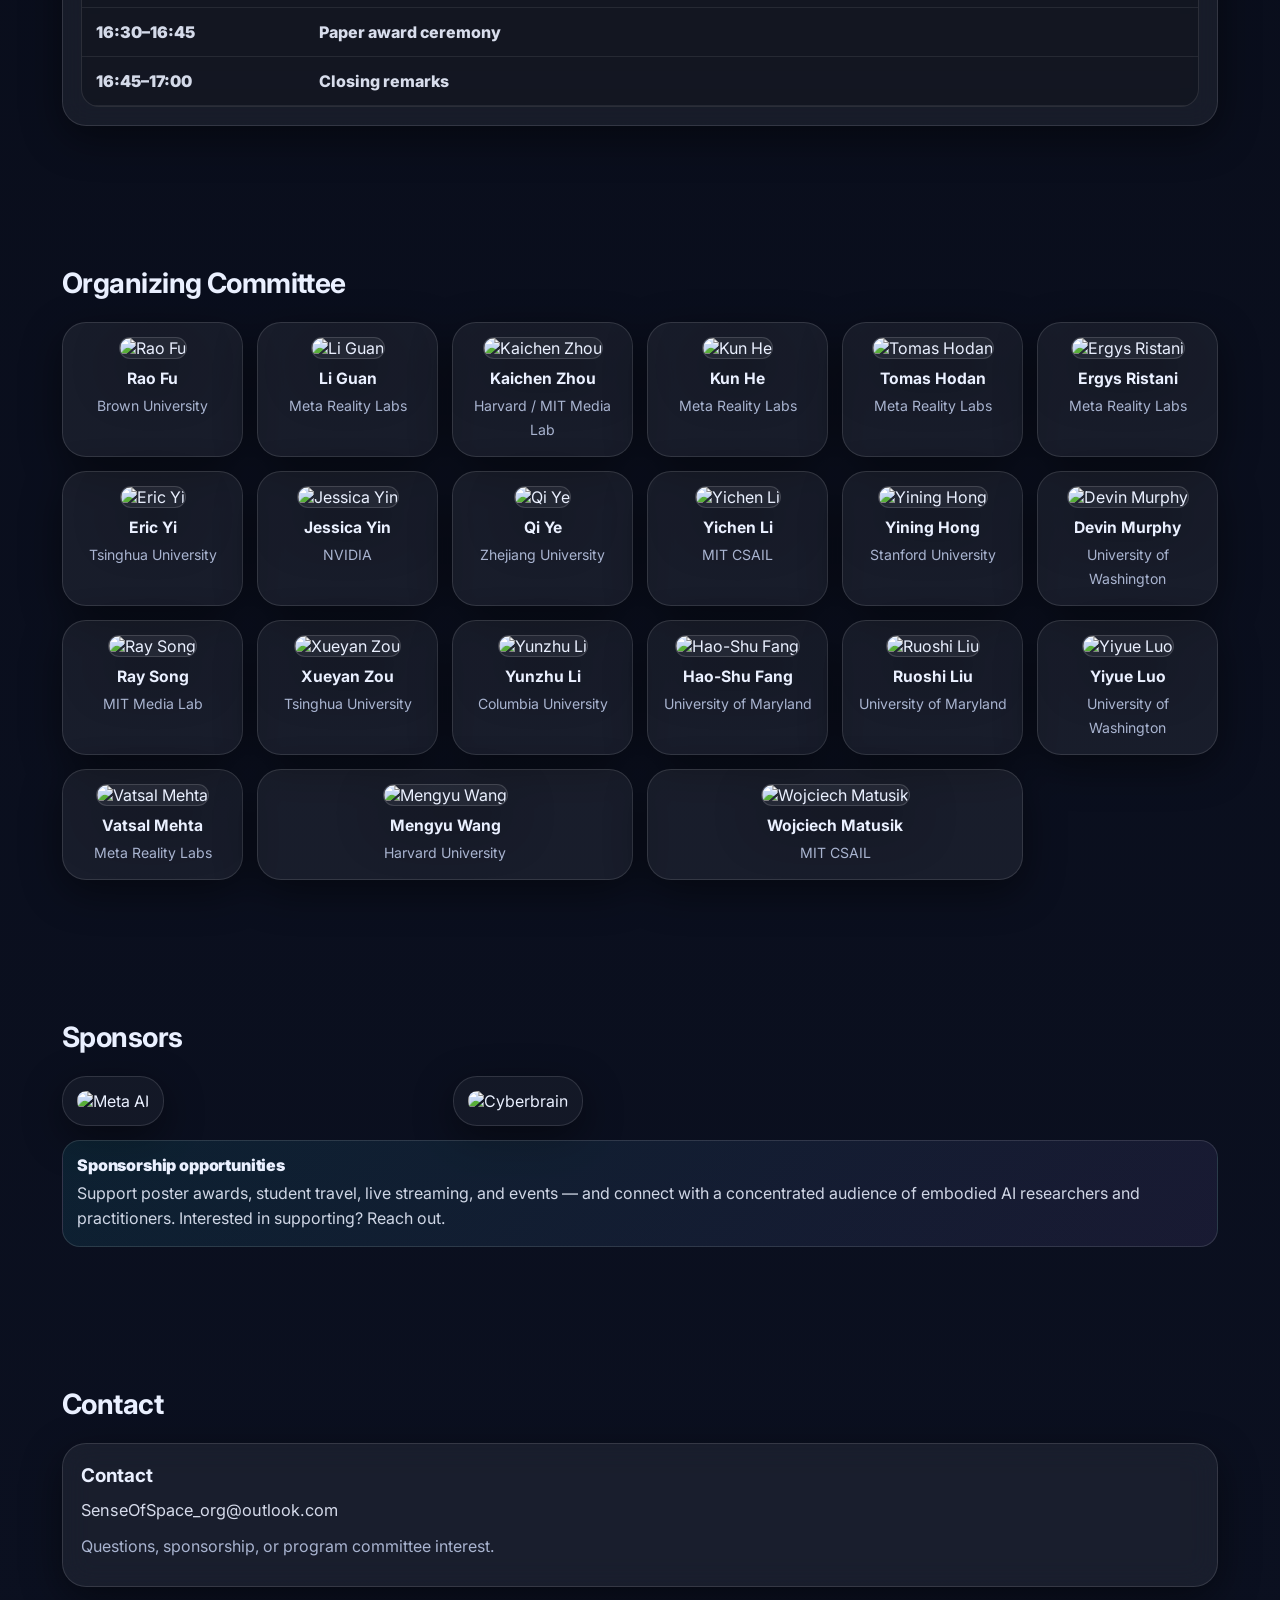
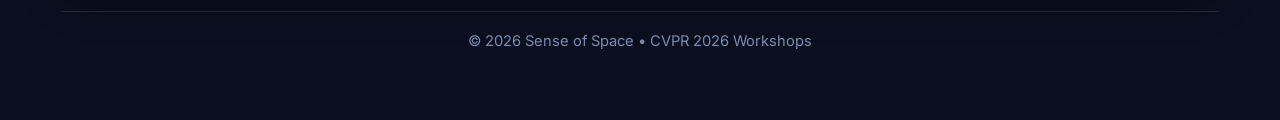
==== commit 7c2c6e19: "update dealine" ====
--- a/index.html
+++ b/index.html
@@ -49,10 +49,6 @@
       <div class="hero-backdrop" aria-hidden="true"></div>
       <div class="hero-glow" aria-hidden="true"></div>
 
-      <div class="hero-stage">
-        <img class="hero-teaser reveal" src="assets/teaser.webp" alt="Workshop teaser artwork" />
-      </div>
-
       <div class="hero-panel">
         <div class="container">
           <div class="hero-copy">
@@ -78,12 +74,23 @@
           <h2 class="announcement-title">Announcement</h2>
           <ul class="checklist">
             <li>
+              <strong>March 3:</strong> The proceeding track deadline is extended to <strong>March 11th AOE</strong>!
+            </li>
+            <li>
               <strong>January 27:</strong> <a href="cfp.html">Call for Papers</a> is posted!
             </li>
             <li>
               <strong>January 27:</strong> Thanks to <a href="#sponsors">our sponsors</a> for supporting travel grants and monetary awards for the Best Paper Awards.
             </li> 
           </ul>
+        </div>
+      </div>
+    </section>
+
+    <section class="section" style="padding-top: 0;">
+      <div class="container">
+        <div style="text-align: center;">
+          <img class="hero-teaser reveal" src="assets/teaser.webp" alt="Workshop teaser artwork" style="width: min(1200px, 96vw); height: auto; max-height: calc(100vh - 72px - 220px); object-fit: contain; display:block; border-radius: 18px; box-shadow: 0 26px 84px rgba(0,0,0,0.55), 0 0 0 1px rgba(255,255,255,0.10);" />
         </div>
       </div>
     </section>
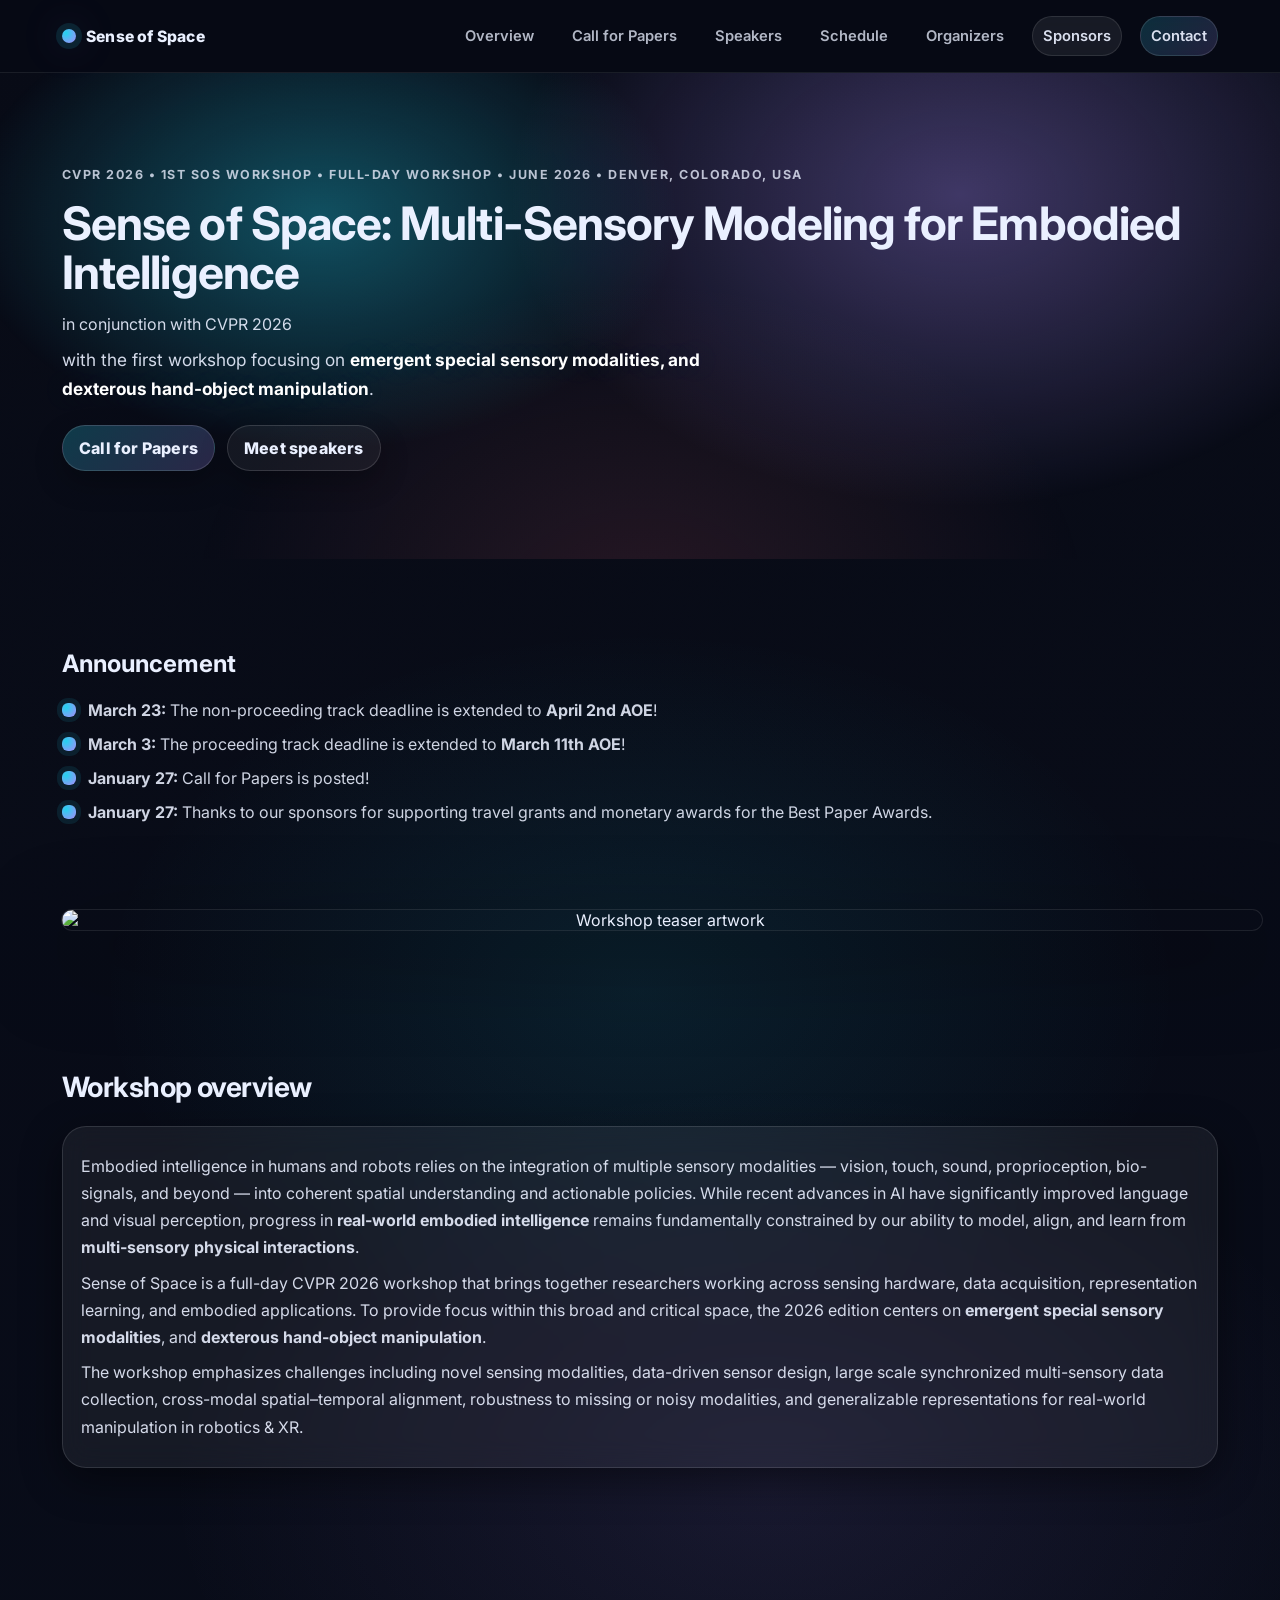
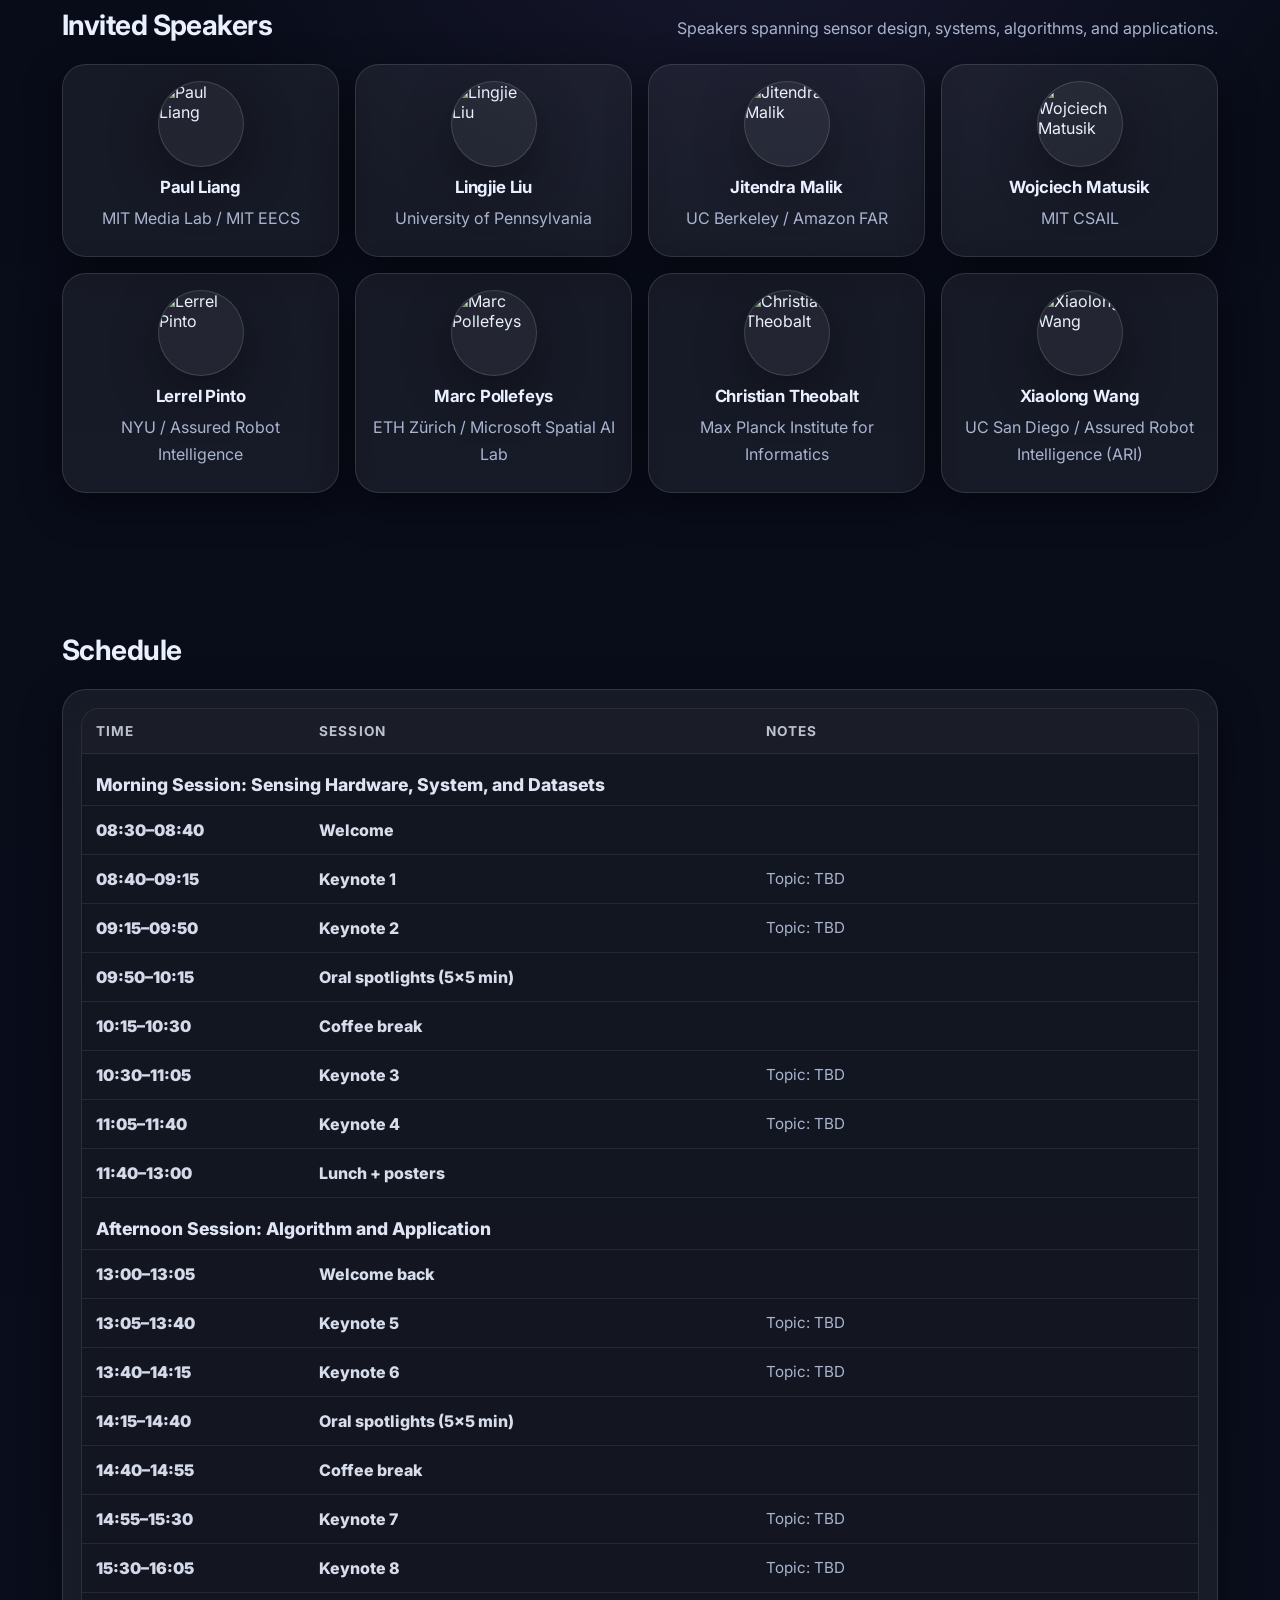
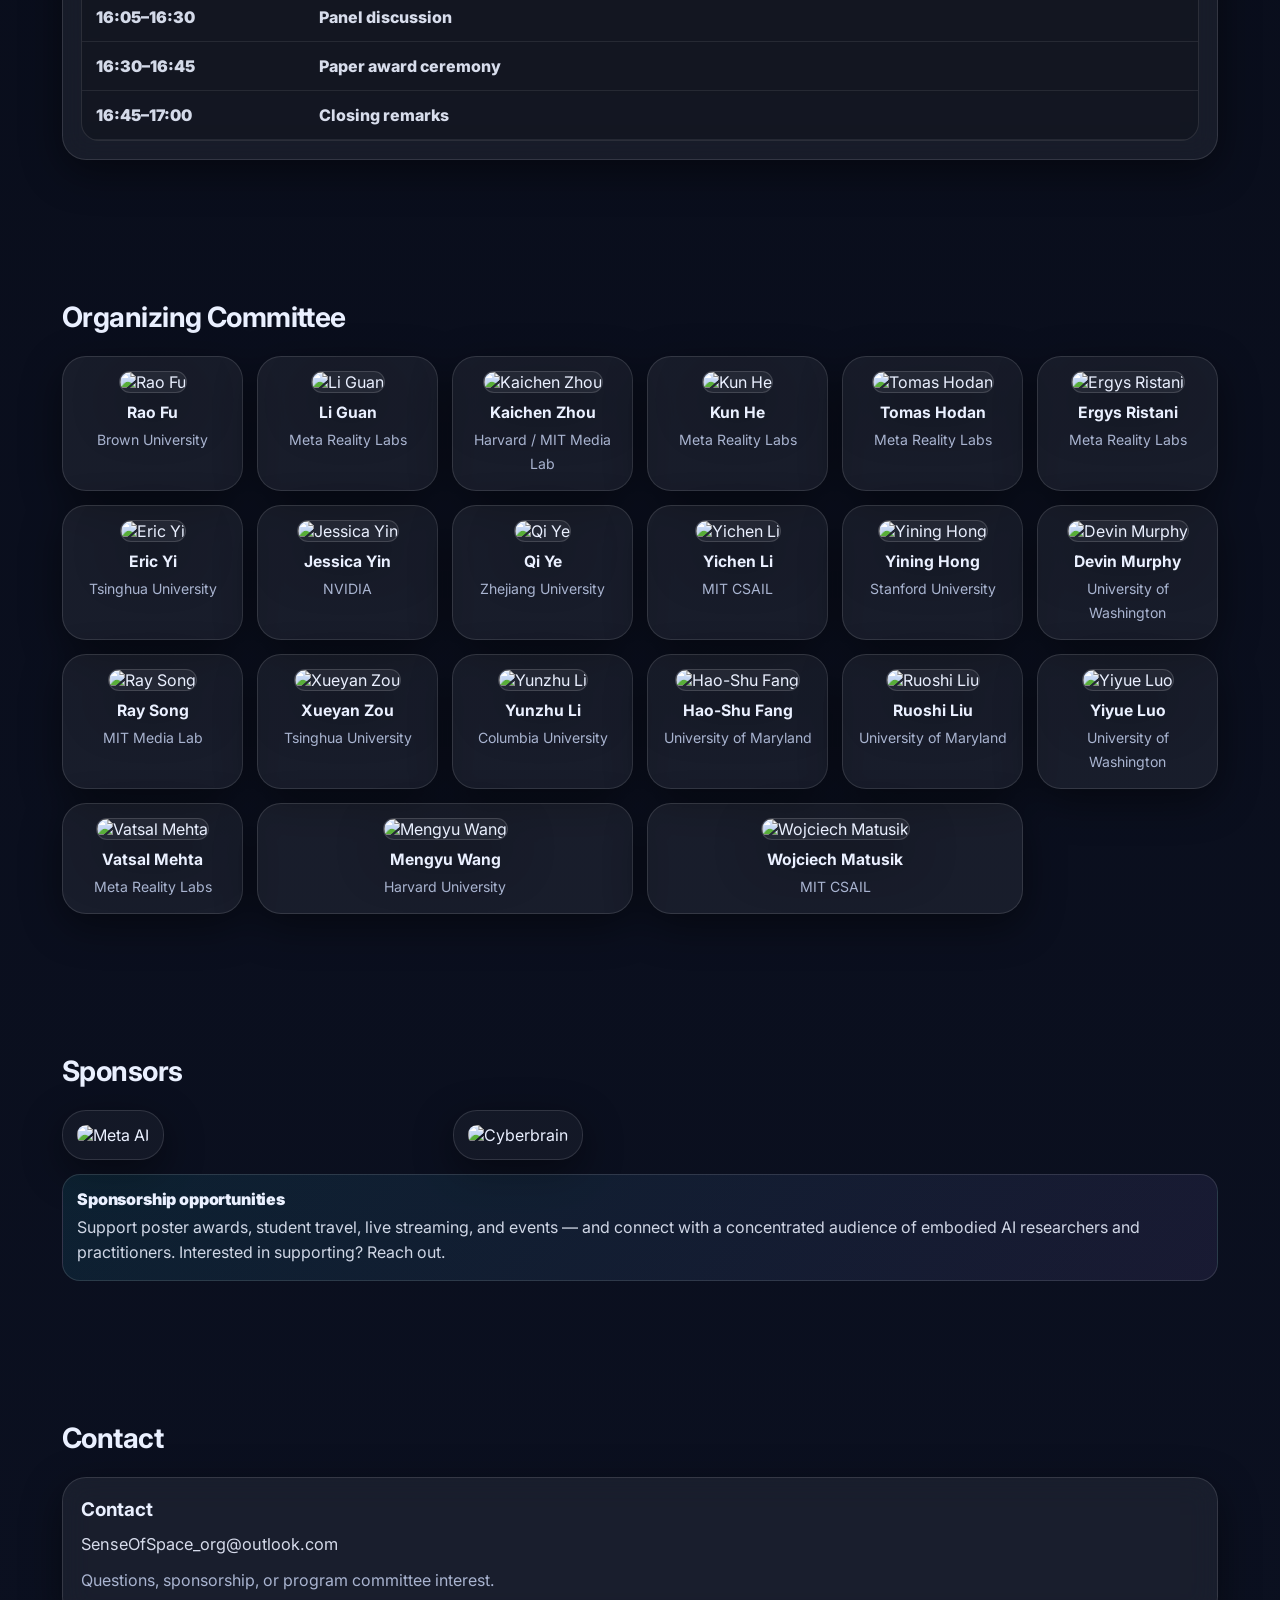
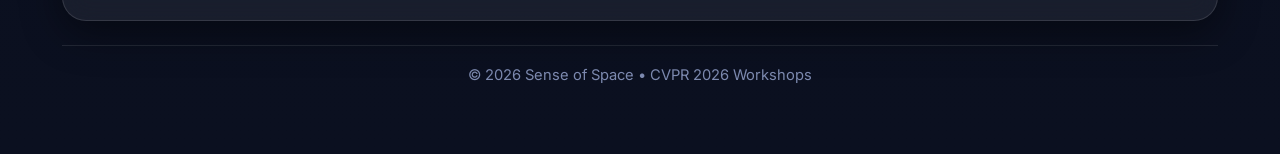
==== commit 5d7d79d2: "update non-proceeding deadline" ====
--- a/index.html
+++ b/index.html
@@ -74,6 +74,9 @@
           <h2 class="announcement-title">Announcement</h2>
           <ul class="checklist">
             <li>
+              <strong>March 23:</strong> The non-proceeding track deadline is extended to <strong>April 2nd AOE</strong>!
+            </li>
+            <li>
               <strong>March 3:</strong> The proceeding track deadline is extended to <strong>March 11th AOE</strong>!
             </li>
             <li>
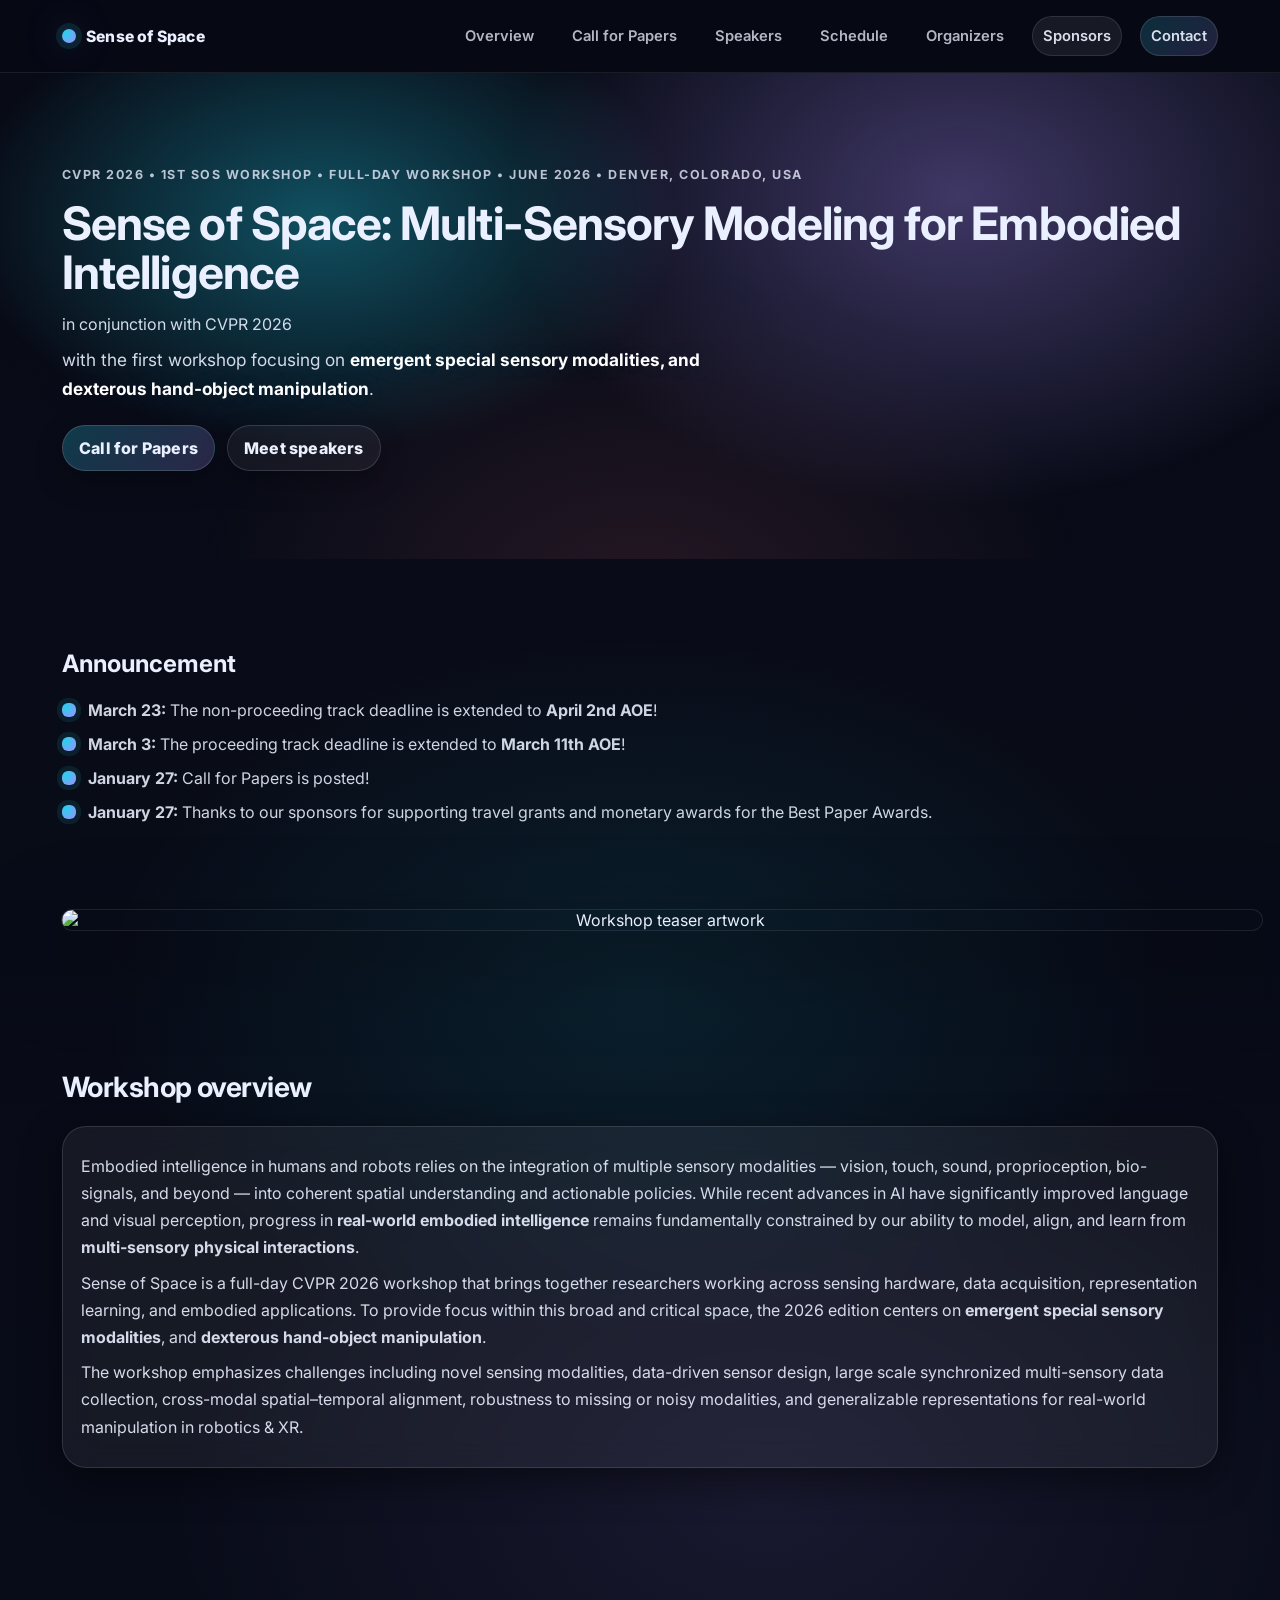
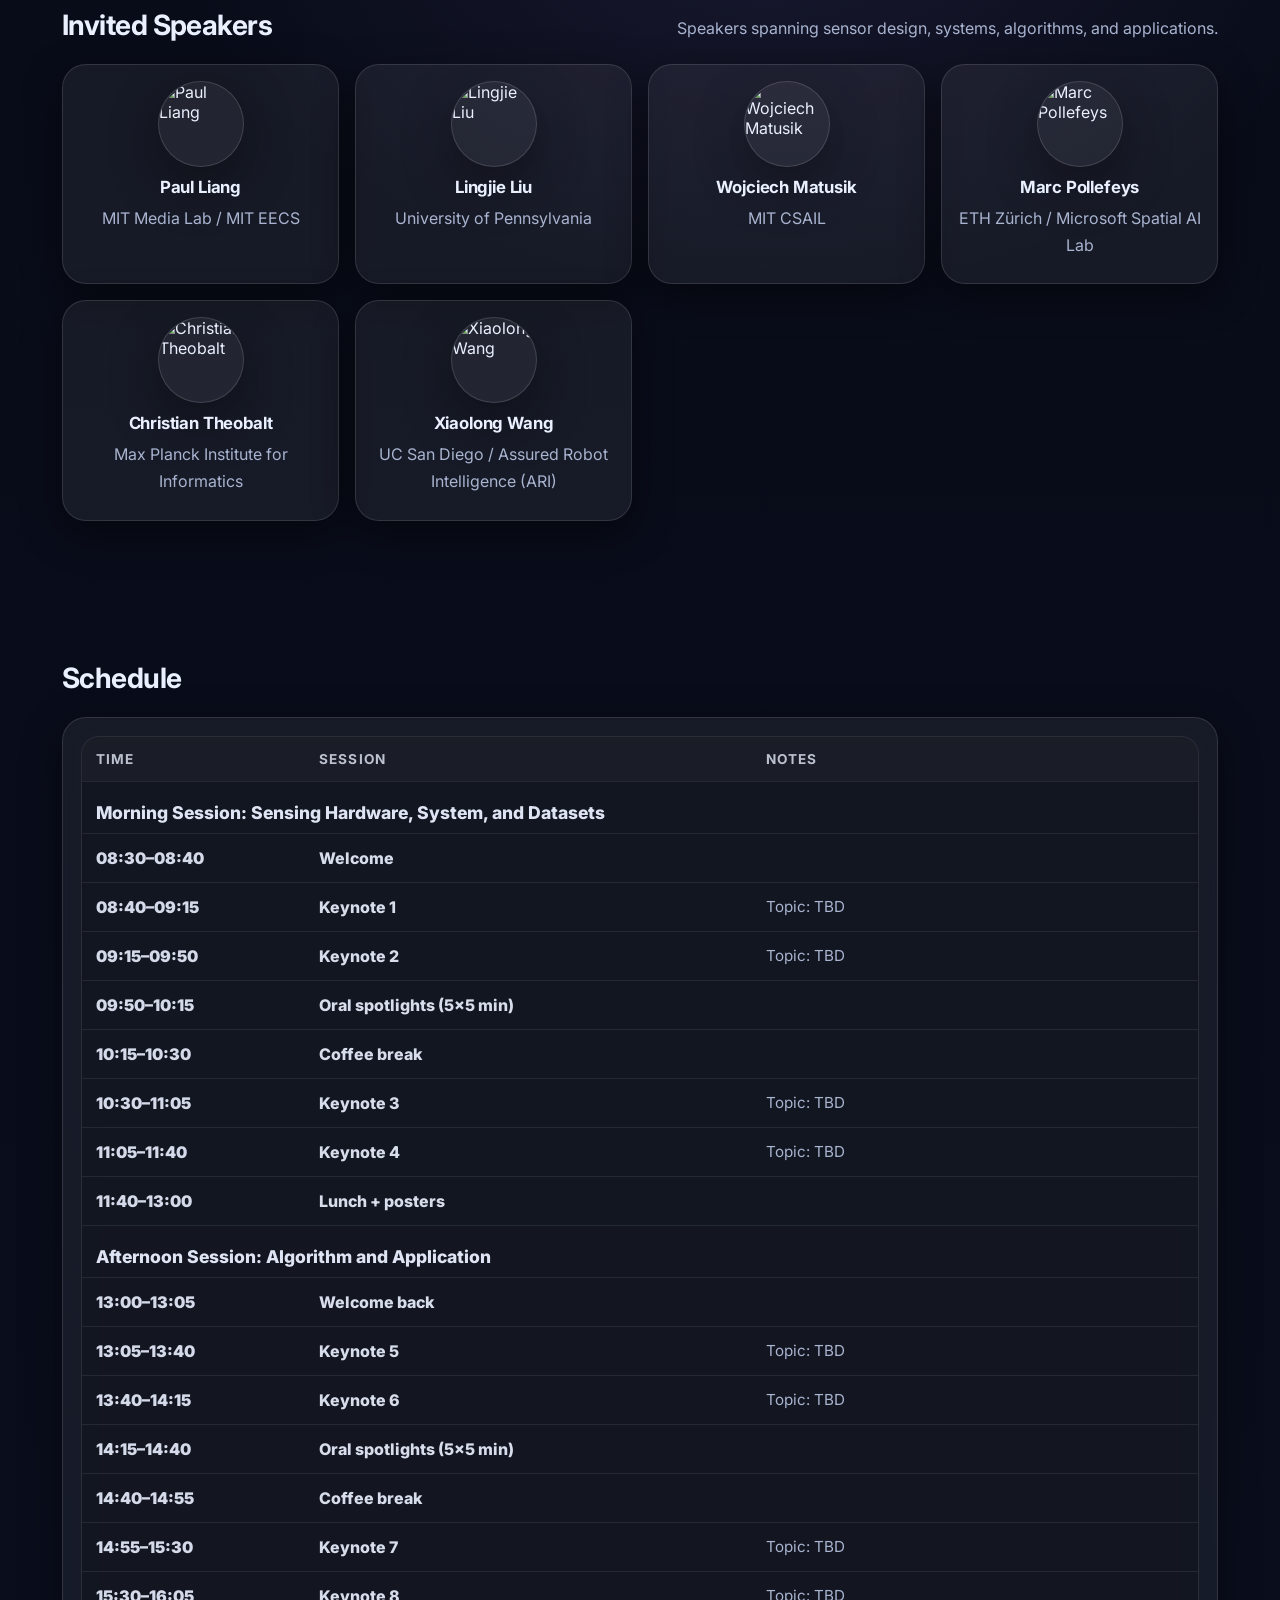
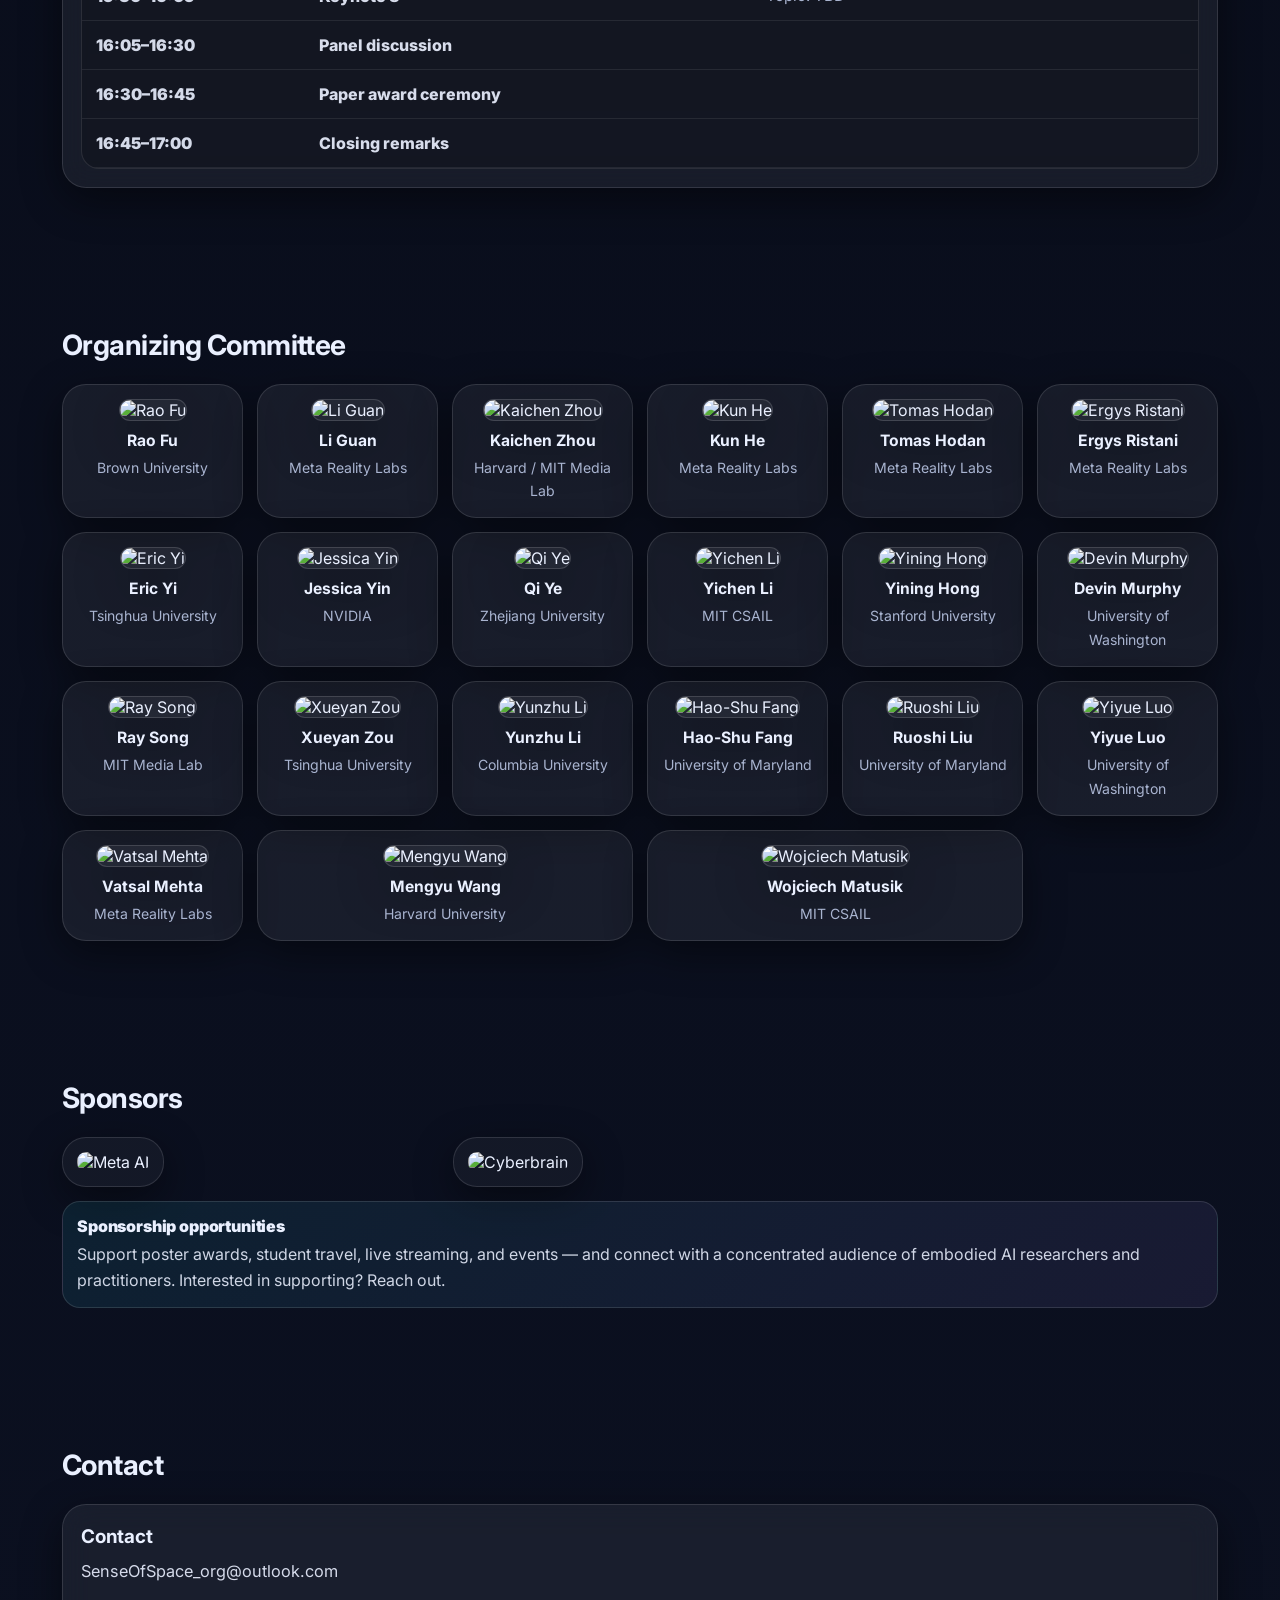
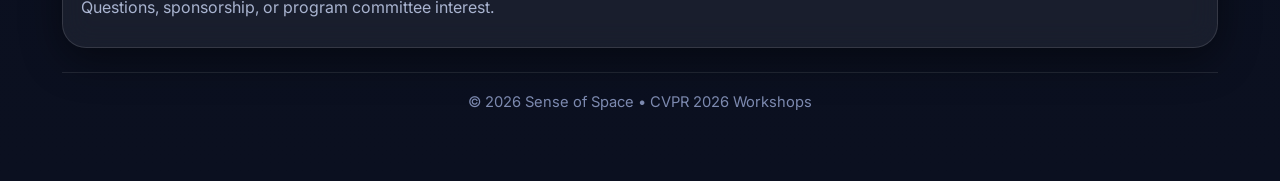
==== commit 6b257252: "update seaper" ====
--- a/index.html
+++ b/index.html
@@ -149,33 +149,11 @@
 
         <article class="person-card reveal">
           <div class="avatar-wrap">
-            <img class="avatar" src="assets/profile_speaker/jitendra.jpg" alt="Jitendra Malik">
-          </div>
-          <div class="person-meta">
-            <h3>Jitendra Malik</h3>
-            <p class="muted">UC Berkeley / Amazon FAR</p>
-</div>
-        </article>
-        
-
-        <article class="person-card reveal">
-          <div class="avatar-wrap">
             <img class="avatar" src="assets/profile_speaker/wojciech.jpg" alt="Wojciech Matusik">
           </div>
           <div class="person-meta">
             <h3>Wojciech Matusik</h3>
             <p class="muted">MIT CSAIL</p>
-</div>
-        </article>
-        
-
-        <article class="person-card reveal">
-          <div class="avatar-wrap">
-            <img class="avatar" src="assets/profile_speaker/lerrel.png" alt="Lerrel Pinto">
-          </div>
-          <div class="person-meta">
-            <h3>Lerrel Pinto</h3>
-            <p class="muted">NYU / Assured Robot Intelligence</p>
 </div>
         </article>
         
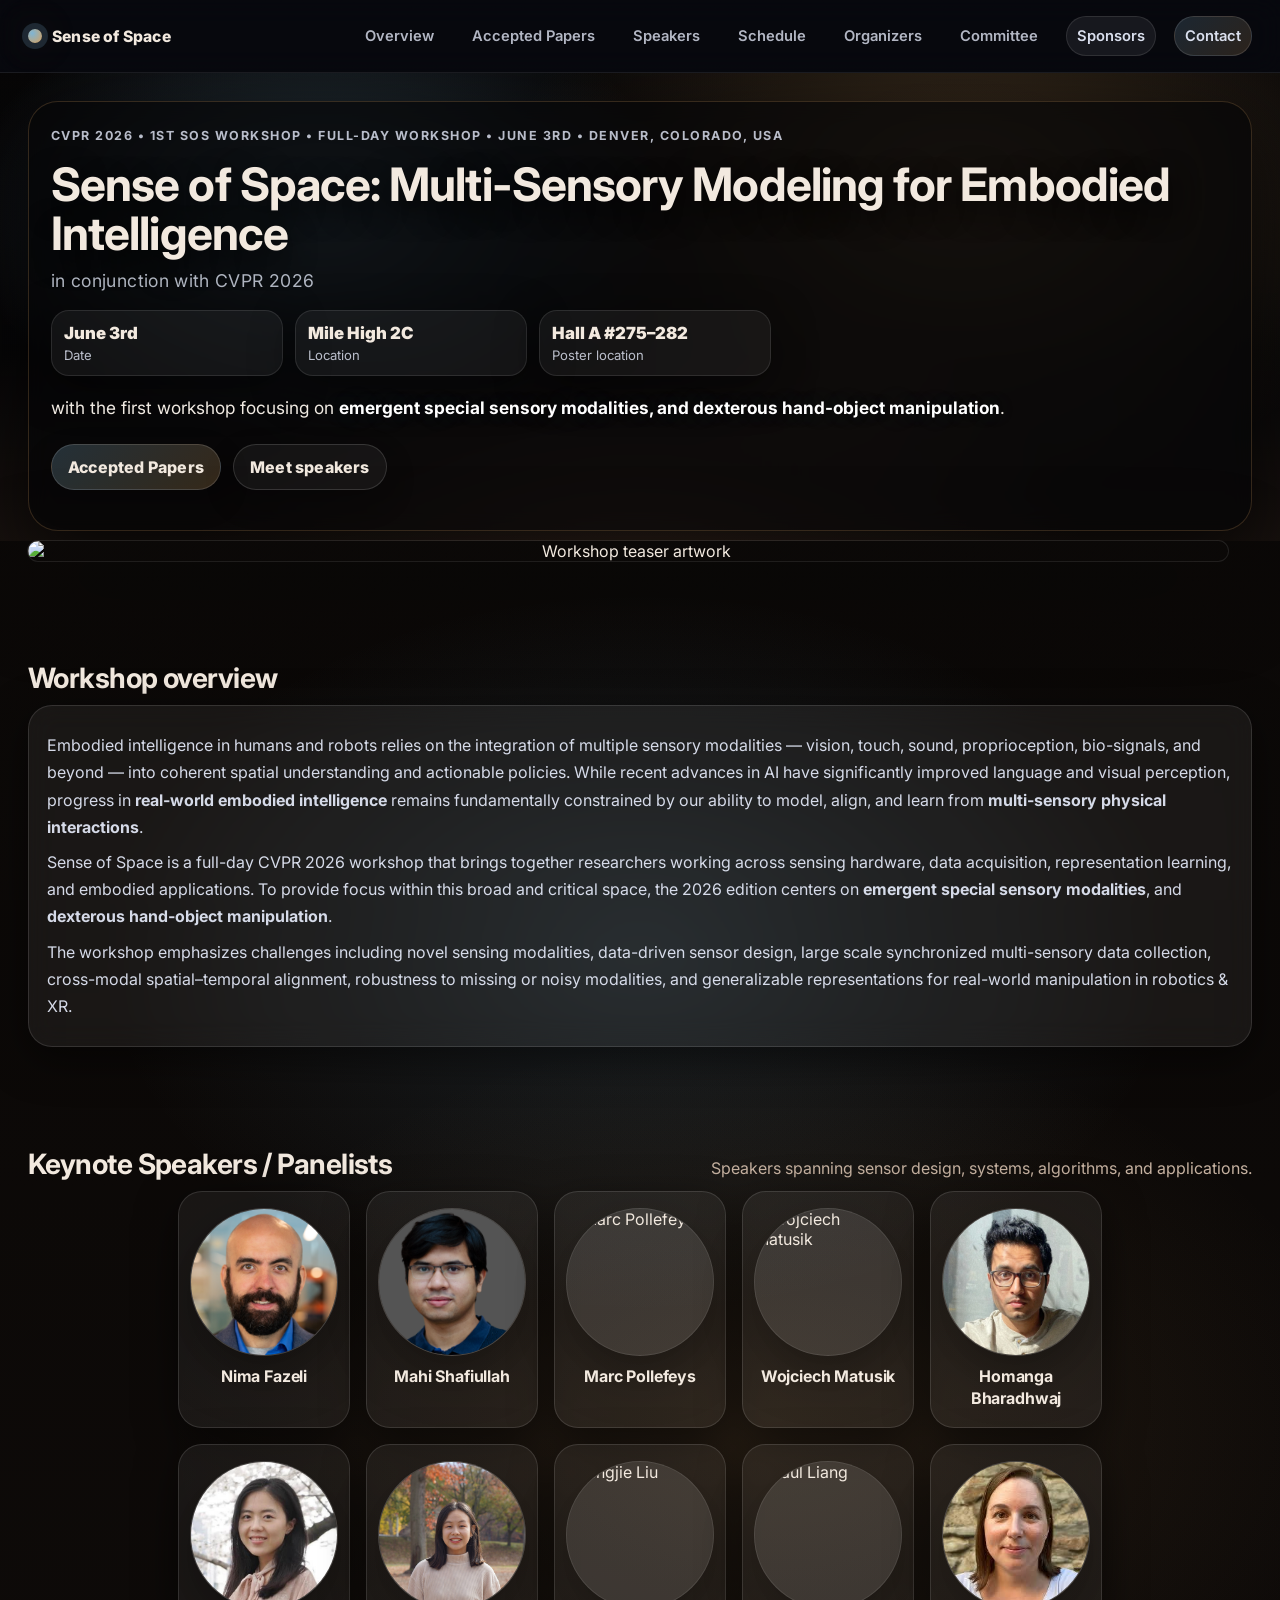
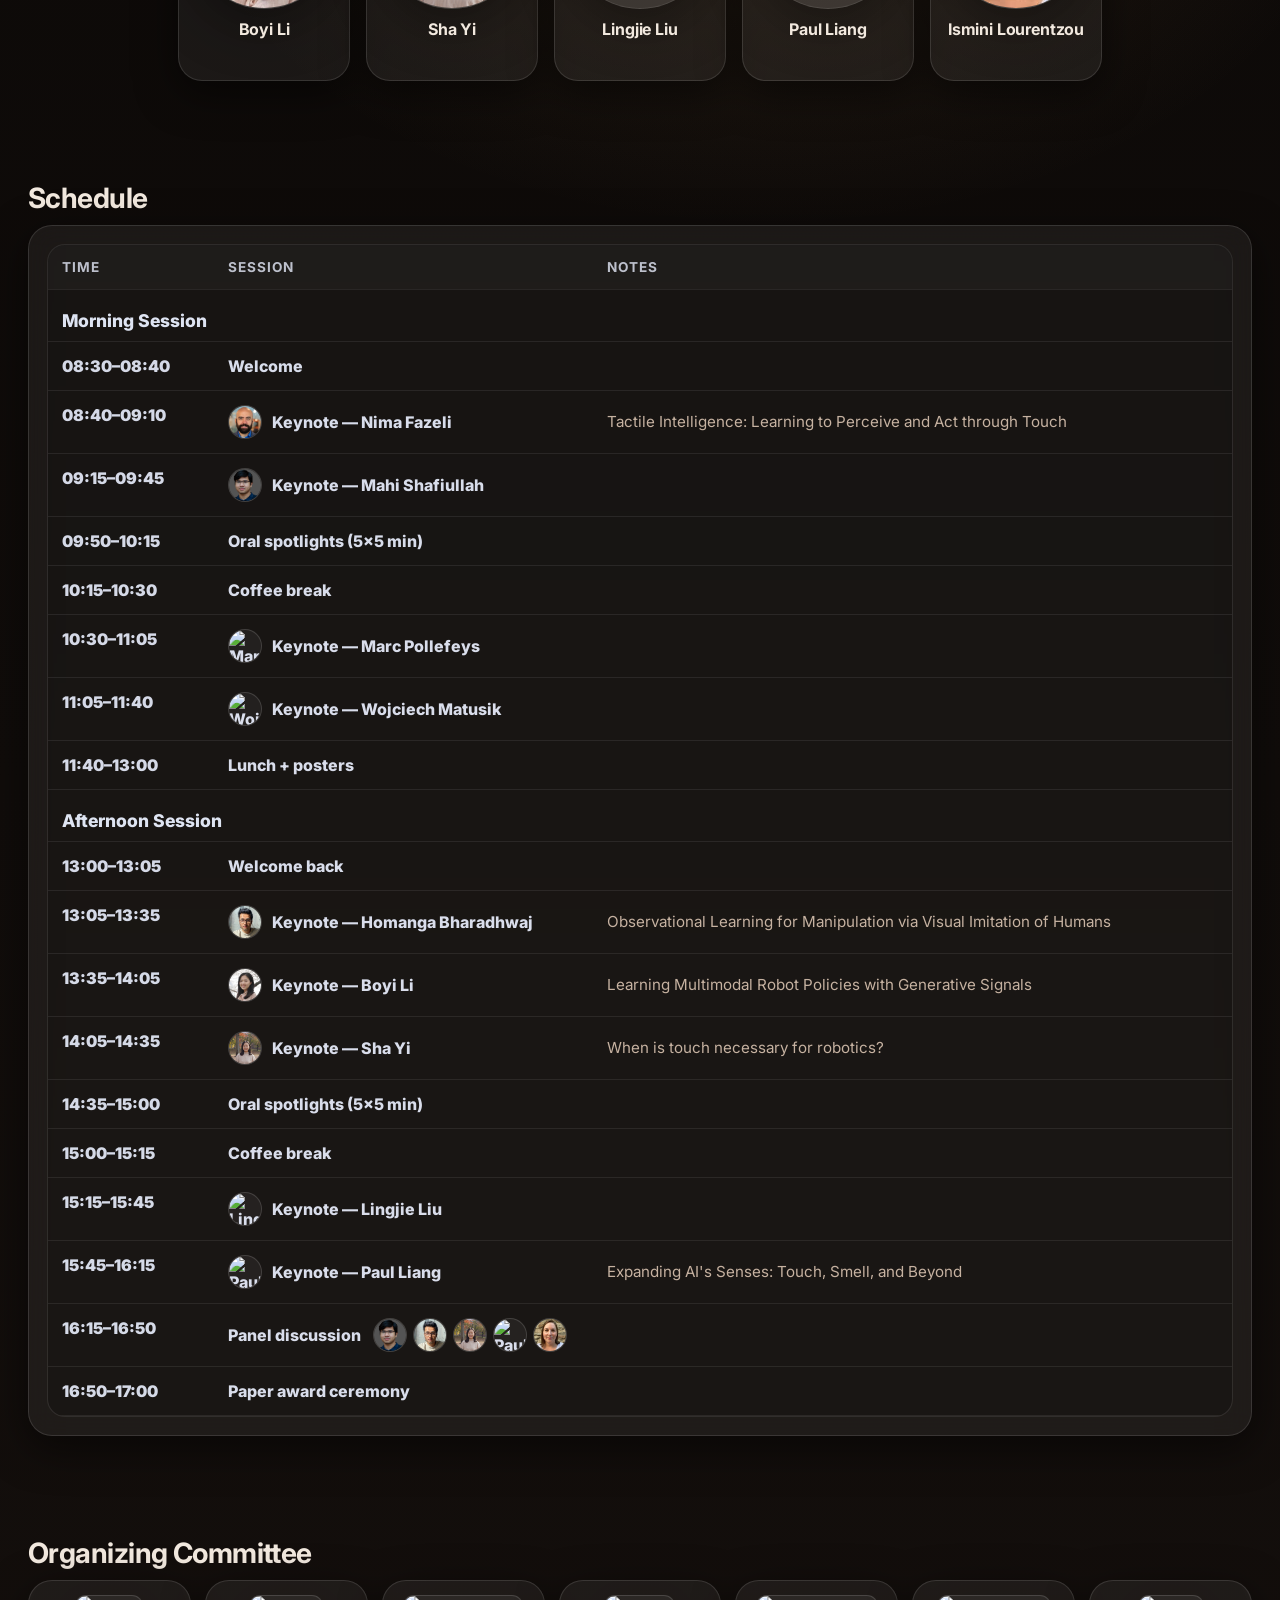
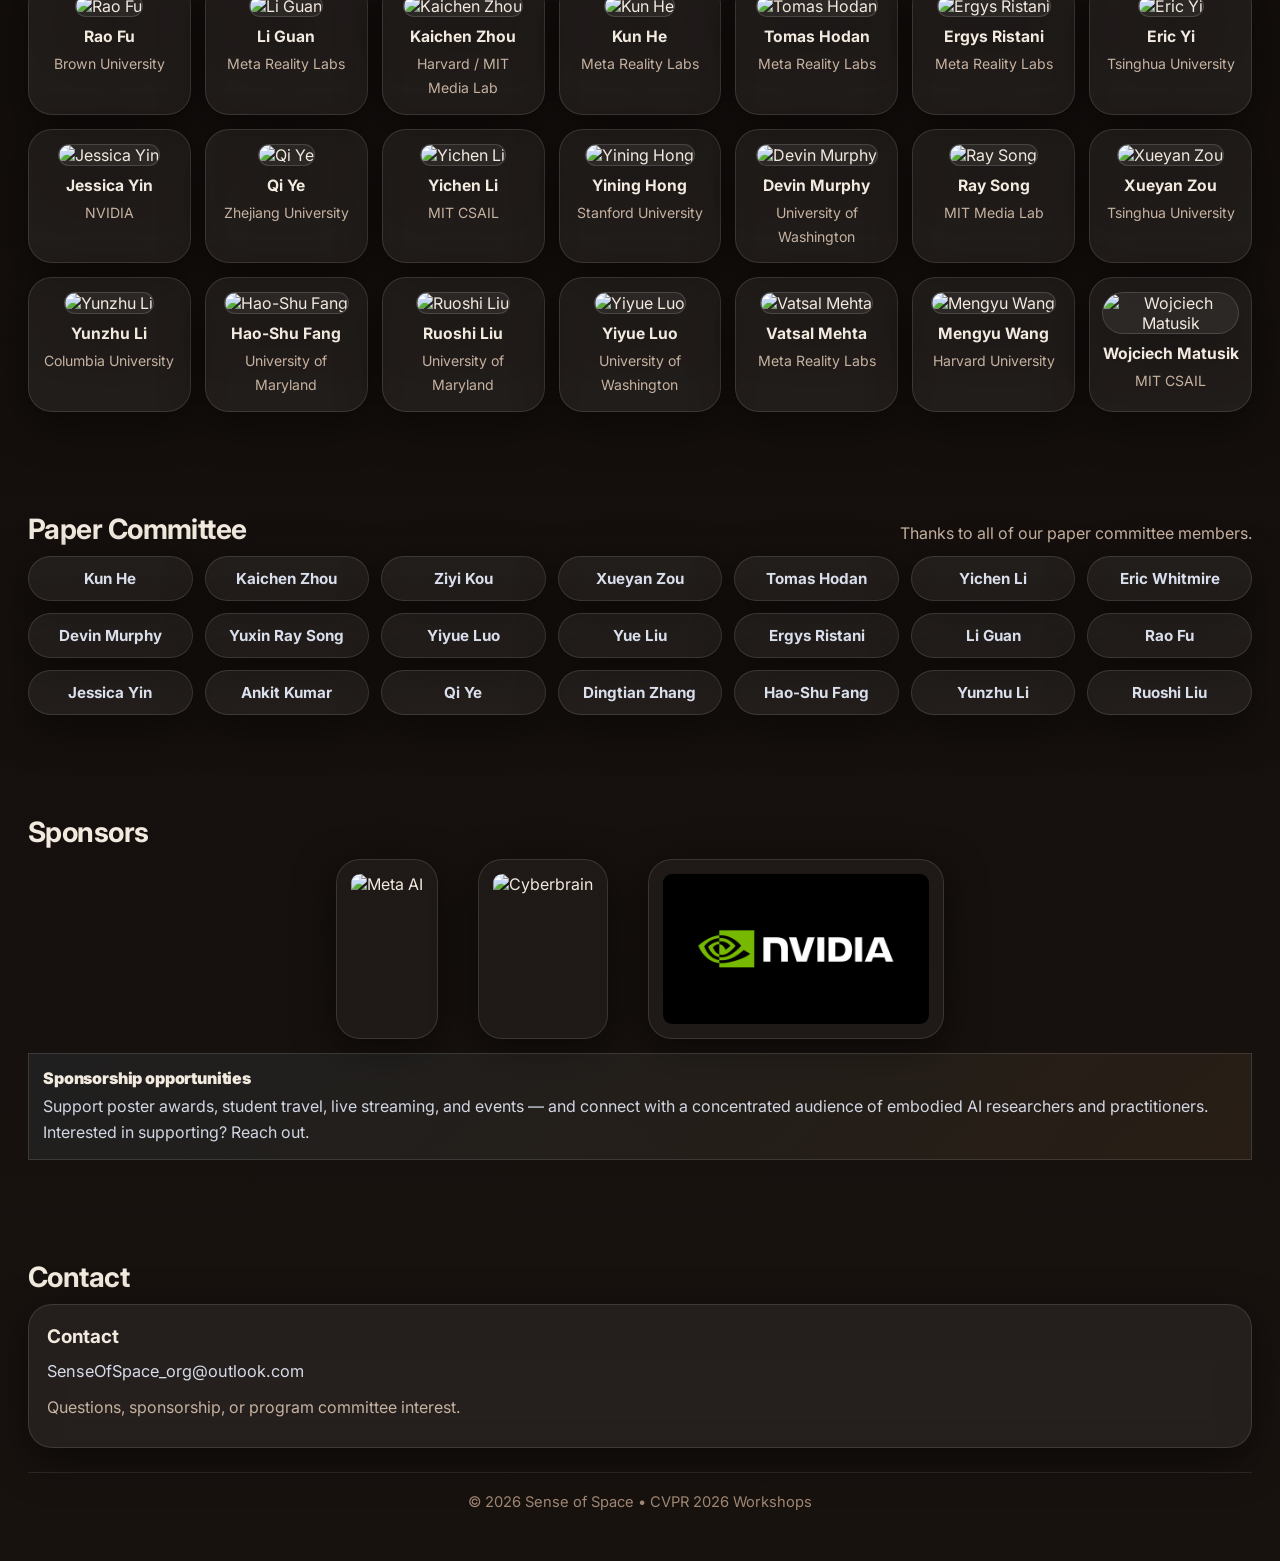
==== commit c2455184: "Update keynote; update schedule; update reviewer; update paper list; update sponsor" ====
--- a/index.html
+++ b/index.html
@@ -28,10 +28,11 @@
 
       <div class="nav-links" role="navigation" aria-label="Primary">
         <a href="#abstract">Overview</a>
-        <a href="cfp.html">Call for Papers</a>
+        <a href="accepted-papers.html">Accepted Papers</a>
         <a href="#speakers">Speakers</a>
         <a href="#schedule">Schedule</a>
         <a href="#organizers">Organizers</a>
+        <a href="#committee">Committee</a>
         <a href="#sponsors">Sponsors</a>
         <a href="#contact" class="pill">Contact</a>
       </div>
@@ -52,40 +53,34 @@
       <div class="hero-panel">
         <div class="container">
           <div class="hero-copy">
-            <p class="eyebrow">CVPR 2026 • 1st SOS Workshop • Full-day Workshop • June 2026 • Denver, Colorado, USA</p>
+            <p class="eyebrow">CVPR 2026 • 1st SOS Workshop • Full-day Workshop • June 3rd • Denver, Colorado, USA</p>
             <h1>Sense of Space: Multi-Sensory Modeling for Embodied Intelligence</h1>
             <p class="subtitle">in conjunction with CVPR 2026</p>
+
+            <div class="facts hero-facts">
+              <div class="fact">
+                <div class="fact-k">June 3rd</div>
+                <div class="fact-v">Date</div>
+              </div>
+              <div class="fact">
+                <div class="fact-k">Mile High 2C</div>
+                <div class="fact-v">Location</div>
+              </div>
+              <div class="fact">
+                <div class="fact-k">Hall A #275–282</div>
+                <div class="fact-v">Poster location</div>
+              </div>
+            </div>
+
             <p class="lead">
               with the first workshop focusing on <strong>emergent special sensory modalities, and dexterous hand-object manipulation</strong>.
             </p>
 
             <div class="cta-row">
-              <a class="btn primary" href="cfp.html">Call for Papers</a>
+              <a class="btn primary" href="accepted-papers.html">Accepted Papers</a>
               <a class="btn ghost" href="#speakers">Meet speakers</a>
             </div>
           </div>
-        </div>
-      </div>
-    </section>
-
-    <section id="announcement" class="section">
-      <div class="container">
-        <div class="announcement-box reveal">
-          <h2 class="announcement-title">Announcement</h2>
-          <ul class="checklist">
-            <li>
-              <strong>March 23:</strong> The non-proceeding track deadline is extended to <strong>April 2nd AOE</strong>!
-            </li>
-            <li>
-              <strong>March 3:</strong> The proceeding track deadline is extended to <strong>March 11th AOE</strong>!
-            </li>
-            <li>
-              <strong>January 27:</strong> <a href="cfp.html">Call for Papers</a> is posted!
-            </li>
-            <li>
-              <strong>January 27:</strong> Thanks to <a href="#sponsors">our sponsors</a> for supporting travel grants and monetary awards for the Best Paper Awards.
-            </li> 
-          </ul>
         </div>
       </div>
     </section>
@@ -117,79 +112,110 @@
     <section id="speakers" class="section">
       <div class="container">
         <div class="section-head">
-          <h2>Invited Speakers</h2>
+          <h2>Keynote Speakers / Panelists</h2>
           <p class="muted">
             Speakers spanning sensor design, systems, algorithms, and applications.
           </p>
         </div>
 
-        <div class="speaker-grid">
-          
+        <div class="speaker-grid-wrap">
+        <div class="speaker-grid speaker-grid-5">
+
+        <article class="person-card reveal">
+          <div class="avatar-wrap">
+            <img class="avatar" src="assets/profile_speaker/nima.webp" alt="Nima Fazeli">
+          </div>
+          <div class="person-meta">
+            <h3>Nima Fazeli</h3>
+          </div>
+        </article>
+
+        <article class="person-card reveal">
+          <div class="avatar-wrap">
+            <img class="avatar" src="assets/profile_speaker/mahi.png" alt="Mahi Shafiullah">
+          </div>
+          <div class="person-meta">
+            <h3>Mahi Shafiullah</h3>
+          </div>
+        </article>
+
+        <article class="person-card reveal">
+          <div class="avatar-wrap">
+            <img class="avatar" src="assets/profile_speaker/marc.jpg" alt="Marc Pollefeys">
+          </div>
+          <div class="person-meta">
+            <h3>Marc Pollefeys</h3>
+          </div>
+        </article>
+
+        <article class="person-card reveal">
+          <div class="avatar-wrap">
+            <img class="avatar" src="assets/profile_speaker/wojciech.jpg" alt="Wojciech Matusik">
+          </div>
+          <div class="person-meta">
+            <h3>Wojciech Matusik</h3>
+          </div>
+        </article>
+
+        <article class="person-card reveal">
+          <div class="avatar-wrap">
+            <img class="avatar" src="assets/profile_speaker/homanga.webp" alt="Homanga Bharadhwaj">
+          </div>
+          <div class="person-meta">
+            <h3>Homanga Bharadhwaj</h3>
+          </div>
+        </article>
+
+        </div>
+
+        <div class="speaker-grid speaker-grid-5">
+
+        <article class="person-card reveal">
+          <div class="avatar-wrap">
+            <img class="avatar" src="assets/profile_speaker/boyi.jpg" alt="Boyi Li">
+          </div>
+          <div class="person-meta">
+            <h3>Boyi Li</h3>
+          </div>
+        </article>
+
+        <article class="person-card reveal">
+          <div class="avatar-wrap">
+            <img class="avatar" src="assets/profile_speaker/sha.jpg" alt="Sha Yi">
+          </div>
+          <div class="person-meta">
+            <h3>Sha Yi</h3>
+          </div>
+        </article>
+
+        <article class="person-card reveal">
+          <div class="avatar-wrap">
+            <img class="avatar" src="assets/profile_speaker/lingjie.jpg" alt="Lingjie Liu">
+          </div>
+          <div class="person-meta">
+            <h3>Lingjie Liu</h3>
+          </div>
+        </article>
+
         <article class="person-card reveal">
           <div class="avatar-wrap">
             <img class="avatar" src="assets/profile_speaker/paul.jpg" alt="Paul Liang">
           </div>
           <div class="person-meta">
             <h3>Paul Liang</h3>
-            <p class="muted">MIT Media Lab / MIT EECS</p>
-</div>
-        </article>
-        
-
-        <article class="person-card reveal">
-          <div class="avatar-wrap">
-            <img class="avatar" src="assets/profile_speaker/lingjie.jpg" alt="Lingjie Liu">
-          </div>
-          <div class="person-meta">
-            <h3>Lingjie Liu</h3>
-            <p class="muted">University of Pennsylvania</p>
-</div>
-        </article>
-        
-
-        <article class="person-card reveal">
-          <div class="avatar-wrap">
-            <img class="avatar" src="assets/profile_speaker/wojciech.jpg" alt="Wojciech Matusik">
-          </div>
-          <div class="person-meta">
-            <h3>Wojciech Matusik</h3>
-            <p class="muted">MIT CSAIL</p>
-</div>
-        </article>
-        
-
-        <article class="person-card reveal">
-          <div class="avatar-wrap">
-            <img class="avatar" src="assets/profile_speaker/marc.jpg" alt="Marc Pollefeys">
-          </div>
-          <div class="person-meta">
-            <h3>Marc Pollefeys</h3>
-            <p class="muted">ETH Zürich / Microsoft Spatial AI Lab</p>
-</div>
-        </article>
-        
-
-        <article class="person-card reveal">
-          <div class="avatar-wrap">
-            <img class="avatar" src="assets/profile_speaker/christian.jpg" alt="Christian Theobalt">
-          </div>
-          <div class="person-meta">
-            <h3>Christian Theobalt</h3>
-            <p class="muted">Max Planck Institute for Informatics</p>
-</div>
-        </article>
-        
-
-        <article class="person-card reveal">
-          <div class="avatar-wrap">
-            <img class="avatar" src="assets/profile_speaker/xiaolong.jpg" alt="Xiaolong Wang">
-          </div>
-          <div class="person-meta">
-            <h3>Xiaolong Wang</h3>
-            <p class="muted">UC San Diego / Assured Robot Intelligence (ARI)</p>
-</div>
-        </article>
-        
+          </div>
+        </article>
+
+        <article class="person-card reveal">
+          <div class="avatar-wrap">
+            <img class="avatar" src="assets/profile_speaker/ismini.jpg" alt="Ismini Lourentzou">
+          </div>
+          <div class="person-meta">
+            <h3>Ismini Lourentzou</h3>
+          </div>
+        </article>
+
+        </div>
         </div>
 
       </div>
@@ -206,15 +232,15 @@
             <table class="schedule">
               <thead>
                 <tr>
-                  <th style="width: 20%">Time</th>
-                  <th style="width: 40%">Session</th>
-                  <th style="width: 40%">Notes</th>
+                  <th style="width: 14%">Time</th>
+                  <th style="width: 32%">Session</th>
+                  <th style="width: 54%">Notes</th>
                 </tr>
               </thead>
               <tbody>
                 
         <tr>
-          <td colspan="3" style="padding: 20px 14px 10px; font-weight: 800; font-size: 1.1rem; color: rgba(234,240,255,0.95);">Morning Session: Sensing Hardware, System, and Datasets</td>
+          <td colspan="3" style="padding: 20px 14px 10px; font-weight: 800; font-size: 1.1rem; color: rgba(234,240,255,0.95);">Morning Session</td>
         </tr>
         
         <tr>
@@ -225,16 +251,26 @@
         
 
         <tr>
-          <td class="time">08:40–09:15</td>
-          <td class="item">Keynote 1</td>
-          <td class="desc muted">Topic: TBD</td>
-        </tr>
-        
-
-        <tr>
-          <td class="time">09:15–09:50</td>
-          <td class="item">Keynote 2</td>
-          <td class="desc muted">Topic: TBD</td>
+          <td class="time">08:40–09:10</td>
+          <td class="item">
+            <span class="schedule-item">
+              <img class="schedule-avatar" src="assets/profile_speaker/nima.webp" alt="Nima Fazeli">
+              <span class="schedule-name">Keynote — Nima Fazeli</span>
+            </span>
+          </td>
+          <td class="desc muted schedule-note">Tactile Intelligence: Learning to Perceive and Act through Touch</td>
+        </tr>
+        
+
+        <tr>
+          <td class="time">09:15–09:45</td>
+          <td class="item">
+            <span class="schedule-item">
+              <img class="schedule-avatar" src="assets/profile_speaker/mahi.png" alt="Mahi Shafiullah">
+              <span class="schedule-name">Keynote — Mahi Shafiullah</span>
+            </span>
+          </td>
+          <td class="desc muted schedule-note"></td>
         </tr>
         
 
@@ -254,15 +290,25 @@
 
         <tr>
           <td class="time">10:30–11:05</td>
-          <td class="item">Keynote 3</td>
-          <td class="desc muted">Topic: TBD</td>
+          <td class="item">
+            <span class="schedule-item">
+              <img class="schedule-avatar" src="assets/profile_speaker/marc.jpg" alt="Marc Pollefeys">
+              <span class="schedule-name">Keynote — Marc Pollefeys</span>
+            </span>
+          </td>
+          <td class="desc muted schedule-note"></td>
         </tr>
         
 
         <tr>
           <td class="time">11:05–11:40</td>
-          <td class="item">Keynote 4</td>
-          <td class="desc muted">Topic: TBD</td>
+          <td class="item">
+            <span class="schedule-item">
+              <img class="schedule-avatar" src="assets/profile_speaker/wojciech.jpg" alt="Wojciech Matusik">
+              <span class="schedule-name">Keynote — Wojciech Matusik</span>
+            </span>
+          </td>
+          <td class="desc muted schedule-note"></td>
         </tr>
         
 
@@ -274,7 +320,7 @@
         
 
         <tr>
-          <td colspan="3" style="padding: 20px 14px 10px; font-weight: 800; font-size: 1.1rem; color: rgba(234,240,255,0.95);">Afternoon Session: Algorithm and Application</td>
+          <td colspan="3" style="padding: 20px 14px 10px; font-weight: 800; font-size: 1.1rem; color: rgba(234,240,255,0.95);">Afternoon Session</td>
         </tr>
         
         <tr>
@@ -285,64 +331,100 @@
         
 
         <tr>
-          <td class="time">13:05–13:40</td>
-          <td class="item">Keynote 5</td>
-          <td class="desc muted">Topic: TBD</td>
-        </tr>
-        
-
-        <tr>
-          <td class="time">13:40–14:15</td>
-          <td class="item">Keynote 6</td>
-          <td class="desc muted">Topic: TBD</td>
-        </tr>
-        
-
-        <tr>
-          <td class="time">14:15–14:40</td>
+          <td class="time">13:05–13:35</td>
+          <td class="item">
+            <span class="schedule-item">
+              <img class="schedule-avatar" src="assets/profile_speaker/homanga.webp" alt="Homanga Bharadhwaj">
+              <span class="schedule-name">Keynote — Homanga Bharadhwaj</span>
+            </span>
+          </td>
+          <td class="desc muted schedule-note">Observational Learning for Manipulation via Visual Imitation of Humans</td>
+        </tr>
+        
+
+        <tr>
+          <td class="time">13:35–14:05</td>
+          <td class="item">
+            <span class="schedule-item">
+              <img class="schedule-avatar" src="assets/profile_speaker/boyi.jpg" alt="Boyi Li">
+              <span class="schedule-name">Keynote — Boyi Li</span>
+            </span>
+          </td>
+          <td class="desc muted schedule-note">Learning Multimodal Robot Policies with Generative Signals</td>
+        </tr>
+        
+
+        <tr>
+          <td class="time">14:05–14:35</td>
+          <td class="item">
+            <span class="schedule-item">
+              <img class="schedule-avatar" src="assets/profile_speaker/sha.jpg" alt="Sha Yi">
+              <span class="schedule-name">Keynote — Sha Yi</span>
+            </span>
+          </td>
+          <td class="desc muted schedule-note">When is touch necessary for robotics?</td>
+        </tr>
+        
+
+        <tr>
+          <td class="time">14:35–15:00</td>
           <td class="item">Oral spotlights (5×5 min)</td>
           <td class="desc muted"></td>
         </tr>
         
 
         <tr>
-          <td class="time">14:40–14:55</td>
+          <td class="time">15:00–15:15</td>
           <td class="item">Coffee break</td>
           <td class="desc muted"></td>
         </tr>
         
 
         <tr>
-          <td class="time">14:55–15:30</td>
-          <td class="item">Keynote 7</td>
-          <td class="desc muted">Topic: TBD</td>
-        </tr>
-        
-
-        <tr>
-          <td class="time">15:30–16:05</td>
-          <td class="item">Keynote 8</td>
-          <td class="desc muted">Topic: TBD</td>
-        </tr>
-        
-
-        <tr>
-          <td class="time">16:05–16:30</td>
-          <td class="item">Panel discussion</td>
-          <td class="desc muted"></td>
-        </tr>
-        
-
-        <tr>
-          <td class="time">16:30–16:45</td>
+          <td class="time">15:15–15:45</td>
+          <td class="item">
+            <span class="schedule-item">
+              <img class="schedule-avatar" src="assets/profile_speaker/lingjie.jpg" alt="Lingjie Liu">
+              <span class="schedule-name">Keynote — Lingjie Liu</span>
+            </span>
+          </td>
+          <td class="desc muted schedule-note"></td>
+        </tr>
+        
+
+        <tr>
+          <td class="time">15:45–16:15</td>
+          <td class="item">
+            <span class="schedule-item">
+              <img class="schedule-avatar" src="assets/profile_speaker/paul.jpg" alt="Paul Liang">
+              <span class="schedule-name">Keynote — Paul Liang</span>
+            </span>
+          </td>
+          <td class="desc muted schedule-note">Expanding AI's Senses: Touch, Smell, and Beyond</td>
+        </tr>
+        
+
+        <tr>
+          <td class="time">16:15–16:50</td>
+          <td class="item">
+            <span class="schedule-panel">
+              <span class="schedule-name">Panel discussion</span>
+              <span class="schedule-panel-avatars">
+                <img class="schedule-avatar" src="assets/profile_speaker/mahi.png" alt="Mahi Shafiullah">
+                <img class="schedule-avatar" src="assets/profile_speaker/homanga.webp" alt="Homanga Bharadhwaj">
+                <img class="schedule-avatar" src="assets/profile_speaker/sha.jpg" alt="Sha Yi">
+                <img class="schedule-avatar" src="assets/profile_speaker/paul.jpg" alt="Paul Liang">
+                <img class="schedule-avatar" src="assets/profile_speaker/ismini.jpg" alt="Ismini Lourentzou">
+              </span>
+            </span>
+          </td>
+          <td class="desc muted"></td>
+        </tr>
+        
+
+        <tr>
+          <td class="time">16:50–17:00</td>
           <td class="item">Paper award ceremony</td>
-          <td class="desc muted"></td>
-        </tr>
-        
-
-        <tr>
-          <td class="time">16:45–17:00</td>
-          <td class="item">Closing remarks</td>
           <td class="desc muted"></td>
         </tr>
         
@@ -507,6 +589,39 @@
           <p class="muted">MIT CSAIL</p>
         </article>
         
+        </div>
+      </div>
+    </section>
+
+    <section id="committee" class="section">
+      <div class="container">
+        <div class="section-head">
+          <h2>Paper Committee</h2>
+          <p class="muted">Thanks to all of our paper committee members.</p>
+        </div>
+
+        <div class="committee-grid reveal">
+          <span class="committee-name">Kun He</span>
+          <span class="committee-name">Kaichen Zhou</span>
+          <span class="committee-name">Ziyi Kou</span>
+          <span class="committee-name">Xueyan Zou</span>
+          <span class="committee-name">Tomas Hodan</span>
+          <span class="committee-name">Yichen Li</span>
+          <span class="committee-name">Eric Whitmire</span>
+          <span class="committee-name">Devin Murphy</span>
+          <span class="committee-name">Yuxin Ray Song</span>
+          <span class="committee-name">Yiyue Luo</span>
+          <span class="committee-name">Yue Liu</span>
+          <span class="committee-name">Ergys Ristani</span>
+          <span class="committee-name">Li Guan</span>
+          <span class="committee-name">Rao Fu</span>
+          <span class="committee-name">Jessica Yin</span>
+          <span class="committee-name">Ankit Kumar</span>
+          <span class="committee-name">Qi Ye</span>
+          <span class="committee-name">Dingtian Zhang</span>
+          <span class="committee-name">Hao-Shu Fang</span>
+          <span class="committee-name">Yunzhu Li</span>
+          <span class="committee-name">Ruoshi Liu</span>
         </div>
       </div>
     </section>
@@ -524,6 +639,9 @@
           </a>
           <a href=" " target="_blank" rel="noopener noreferrer" class="sponsor-link">
             <img class="sponsor-logo" src="assets/sponsor/cyberbrain_new.png" alt="Cyberbrain">
+          </a>
+          <a href="https://www.nvidia.com" target="_blank" rel="noopener noreferrer" class="sponsor-link">
+            <img class="sponsor-logo" src="assets/sponsor/nvidia.png" alt="NVIDIA">
           </a>
         </div>
 
--- a/style.css
+++ b/style.css
@@ -1,21 +1,20 @@
 
 :root{
-  --bg0:#070a15;
-  --bg1:#0b1020;
-  --card:rgba(255,255,255,0.07);
-  --card2:rgba(255,255,255,0.10);
-  --stroke:rgba(255,255,255,0.12);
-  --text:#eaf0ff;
-  --muted:#a9b4d0;
-  --muted2:#7d8ab0;
-  --cyan:#22d3ee;
-  --violet:#a78bfa;
-  --pink:#fb7185;
-  --shadow: 0 20px 70px rgba(0,0,0,0.55);
-  --shadow2: 0 12px 40px rgba(0,0,0,0.45);
+  --bg0:#080605;
+  --bg1:#18120f;
+  --card:rgba(217,190,173,0.08);
+  --card2:rgba(217,190,173,0.12);
+  --stroke:rgba(217,190,173,0.16);
+  --text:#f2e9df;
+  --muted:#c6b2a1;
+  --muted2:#a08774;
+  --cyan:#7eb5d5;   /* steel-blue glow */
+  --violet:#d6a15f; /* brass-gold */
+  --pink:#c88e67;   /* copper */
+  --shadow: 0 20px 70px rgba(0,0,0,0.62);
+  --shadow2: 0 12px 40px rgba(0,0,0,0.52);
   --radius: 24px;
-  --radius2: 18px;
-  --maxw: 1200px;
+  --maxw: min(1200px, 96vw);
 }
 
 *{ box-sizing:border-box; }
@@ -24,8 +23,8 @@
   margin:0;
   font-family: Inter, ui-sans-serif, system-ui, -apple-system, Segoe UI, Roboto, Helvetica, Arial, "Apple Color Emoji","Segoe UI Emoji";
   color:var(--text);
-  background: radial-gradient(1200px 800px at var(--mx, 50%) var(--my, 20%), rgba(34,211,238,0.10), transparent 45%),
-              radial-gradient(1200px 800px at calc(var(--mx, 50%) + 10%) calc(var(--my, 20%) + 10%), rgba(167,139,250,0.10), transparent 50%),
+  background: radial-gradient(1200px 800px at var(--mx, 50%) var(--my, 20%), rgba(126,181,213,0.14), transparent 45%),
+              radial-gradient(1200px 800px at calc(var(--mx, 50%) + 10%) calc(var(--my, 20%) + 10%), rgba(214,161,95,0.12), transparent 50%),
               linear-gradient(180deg, var(--bg0), var(--bg1));
   overflow-x:hidden;
 }
@@ -40,9 +39,11 @@
 a:hover{ text-decoration:none; }
 
 .container{
-  max-width:var(--maxw);
+  max-width:min(1244px, calc(96vw + 44px));
+  width:100%;
   margin:0 auto;
-  padding: 0 22px;
+  padding: 0 10px;
+  box-sizing: border-box;
 }
 
 .bg-grain{
@@ -88,7 +89,7 @@
   height: 14px;
   border-radius: 999px;
   background: radial-gradient(circle at 30% 30%, var(--cyan), var(--violet));
-  box-shadow: 0 0 0 6px rgba(34,211,238,0.12), 0 0 40px rgba(167,139,250,0.35);
+  box-shadow: 0 0 0 6px rgba(126,181,213,0.18), 0 0 40px rgba(214,161,95,0.26);
 }
 
 .brand-text{
@@ -120,7 +121,7 @@
 }
 
 .pill{
-  background: linear-gradient(135deg, rgba(34,211,238,0.18), rgba(167,139,250,0.18));
+  background: linear-gradient(135deg, rgba(126,181,213,0.18), rgba(214,161,95,0.18));
   border: 1px solid rgba(255,255,255,0.12);
   opacity:1 !important;
 }
@@ -156,45 +157,102 @@
 
 .hero{
   position:relative;
-  padding: 90px 0 70px;
+  display:flex;
+  flex-direction:column;
+  justify-content:flex-start;
+  padding: 18px 0 0;
   overflow:hidden;
   z-index:1;
 }
-.hero-small{ padding: 86px 0 52px; }
-
-.hero-bg{
+
+/*
+  Teaser logic (rewritten):
+  - Backdrop: blurred "cover" so the hero feels full-screen.
+  - Foreground: contain so the FULL image is always visible (no cropping).
+*/
+.hero-backdrop{
   position:absolute;
-  inset:-40px;
-  background-image: url("assets/hero.svg");
+  inset:-28px;
+  background-image: url("assets/teaser.webp");
   background-size: cover;
+  background-repeat: no-repeat;
   background-position: center;
-  transform: scale(1.02);
-  filter: saturate(1.05) contrast(1.02);
+  transform: scale(0.54);
+  filter: blur(28px) saturate(1.06) contrast(1.06) brightness(0.72);
+  opacity: 0.62;
+  z-index:-4;
+}
+
+.hero::after{
+  content:"";
+  position:absolute;
+  inset:0;
+  background:
+    linear-gradient(180deg, rgba(6,6,8,0.55), rgba(6,6,8,0.72) 60%, var(--bg1) 100%);
   z-index:-3;
 }
+
 .hero-glow{
   position:absolute;
   inset:0;
   background:
-    radial-gradient(650px 420px at 25% 30%, rgba(34,211,238,0.35), transparent 55%),
-    radial-gradient(750px 520px at 75% 25%, rgba(167,139,250,0.35), transparent 60%),
-    radial-gradient(900px 650px at 50% 110%, rgba(251,113,133,0.12), transparent 50%);
+    radial-gradient(650px 420px at 25% 30%, rgba(126,181,213,0.30), transparent 55%),
+    radial-gradient(750px 520px at 75% 25%, rgba(214,161,95,0.26), transparent 60%),
+    radial-gradient(900px 650px at 50% 110%, rgba(200,142,103,0.16), transparent 50%);
   z-index:-2;
 }
-.hero-fade{
-  position:absolute;
-  left:0; right:0; bottom:-1px;
-  height: 120px;
-  background: linear-gradient(180deg, transparent, var(--bg1));
-  z-index:-1;
-}
-
-.hero-inner{
-  display:grid;
-  grid-template-columns: 1.15fr 0.85fr;
-  gap: 26px;
-  align-items: start;
-}
+
+.hero-stage{
+  flex: 0 1 auto;
+  display:flex;
+  align-items:flex-start;
+  justify-content:center;
+  padding: 0px 0 0px;
+}
+
+.hero-teaser{
+  width: min(1200px, 96vw);
+  height: auto;
+  max-height: calc(100vh - 72px - 220px);
+  object-fit: contain;
+  display:block;
+  border-radius: 18px;
+  box-shadow:
+    0 26px 84px rgba(0,0,0,0.55),
+    0 0 0 1px rgba(255,255,255,0.10);
+}
+
+.hero-panel{
+  flex: 0 0 auto;
+  padding: 10px 10px;
+}
+
+.hero-copy{
+  width:100%;
+  margin: 0 auto;
+  background: rgba(6,6,8,0.72);
+  border: 1px solid rgba(214,161,95,0.22);
+  border-radius: calc(var(--radius) + 6px);
+  padding: 22px 22px;
+  box-shadow: 0 24px 80px rgba(0,0,0,0.65);
+  backdrop-filter: blur(10px);
+  -webkit-backdrop-filter: blur(10px);
+}
+
+.hero-copy h1{ text-shadow: 0 10px 28px rgba(0,0,0,0.85); }
+.hero-copy .lead{ color: rgba(245,239,231,0.98); }
+.hero-copy .micro{ color: rgba(198,178,161,0.92); }
+
+@media (max-width: 720px){
+  .hero{ padding: 14px 0 22px; }
+  .hero-teaser{
+    height: auto;
+    max-height: calc(100vh - 72px - 260px);
+    border-radius: 14px;
+  }
+  .hero-copy{ padding: 18px 16px; }
+}
+
 
 .eyebrow{
   display:inline-flex;
@@ -208,20 +266,27 @@
   margin: 0 0 14px;
 }
 h1{
-  margin:0 0 14px;
+  margin:0 0 8px;
   font-size: clamp(2.1rem, 3.6vw, 3.2rem);
   line-height: 1.06;
   letter-spacing:-0.02em;
+}
+.subtitle{
+  margin:0 0 14px;
+  font-size: clamp(0.95rem, 1.8vw, 1.1rem);
+  color: rgba(234,240,255,0.75);
+  font-weight: 400;
+  letter-spacing: 0.02em;
 }
 .lead{
   font-size: 1.08rem;
   line-height: 1.65;
   color: rgba(234,240,255,0.90);
-  max-width: 62ch;
+  max-width: 100ch;
 }
 .lead strong{
   color: #ffffff;
-  text-shadow: 0 0 30px rgba(34,211,238,0.18);
+  text-shadow: 0 0 30px rgba(126,181,213,0.18);
 }
 
 .cta-row{
@@ -245,7 +310,7 @@
 }
 .btn:hover{ transform: translateY(-1px); box-shadow: 0 16px 40px rgba(0,0,0,0.32); }
 .btn.primary{
-  background: linear-gradient(135deg, rgba(34,211,238,0.24), rgba(167,139,250,0.22));
+  background: linear-gradient(135deg, rgba(126,181,213,0.24), rgba(214,161,95,0.22));
 }
 .btn.ghost{
   background: rgba(255,255,255,0.05);
@@ -256,6 +321,11 @@
   grid-template-columns: repeat(4, minmax(0,1fr));
   gap: 12px;
   margin-top: 18px;
+}
+.hero-facts{
+  grid-template-columns: repeat(3, minmax(0,1fr));
+  margin: 0 0 18px;
+  max-width: 720px;
 }
 .fact{
   background: rgba(255,255,255,0.05);
@@ -312,7 +382,35 @@
   height: 14px;
   border-radius: 6px;
   background: radial-gradient(circle at 30% 30%, var(--cyan), var(--violet));
-  box-shadow: 0 0 0 5px rgba(34,211,238,0.10);
+  box-shadow: 0 0 0 5px rgba(126,181,213,0.14);
+}
+
+.paper-list{
+  margin: 0;
+  padding: 0 0 0 1.25rem;
+}
+.paper-list li{
+  padding: 14px 0;
+  border-bottom: 1px solid rgba(255,255,255,0.08);
+  line-height: 1.5;
+  color: rgba(234,240,255,0.92);
+}
+.paper-title{
+  font-weight: 700;
+  color: rgba(234,240,255,0.95);
+}
+.paper-authors{
+  margin-top: 6px;
+  font-size: 0.92rem;
+  color: rgba(234,240,255,0.72);
+  line-height: 1.45;
+}
+.paper-list li:last-child{
+  border-bottom: 0;
+  padding-bottom: 0;
+}
+.paper-list li:first-child{
+  padding-top: 0;
 }
 
 .card-row{
@@ -336,16 +434,19 @@
 .muted{ color: var(--muted); }
 
 .section{
-  padding: 70px 0;
+  padding: 50px 0;
   position:relative;
   z-index:2;
+}
+.section:first-of-type{
+  padding-top: 0px;
 }
 .section-head{
   display:flex;
   align-items:flex-end;
   justify-content:space-between;
   gap: 18px;
-  margin-bottom: 22px;
+  margin-bottom: 10px;
 }
 .section-head h2{
   margin:0;
@@ -362,6 +463,14 @@
   display:grid;
   grid-template-columns: 1fr 1fr;
   gap: 18px;
+}
+
+.grid-1{
+  display:grid;
+  grid-template-columns: 1fr;
+  gap: 18px;
+  width:100%;
+  margin: 0 auto;
 }
 
 .glass{
@@ -393,7 +502,7 @@
   padding: 14px 14px;
   border-radius: var(--radius2);
   border: 1px solid rgba(255,255,255,0.12);
-  background: linear-gradient(135deg, rgba(34,211,238,0.09), rgba(167,139,250,0.09));
+  background: linear-gradient(135deg, rgba(126,181,213,0.09), rgba(214,161,95,0.09));
 }
 .callout-title{
   font-weight: 900;
@@ -401,10 +510,55 @@
 }
 .callout-body{ margin-top: 6px; color: rgba(234,240,255,0.88); line-height: 1.6; }
 
+.announcement-box{
+  background: linear-gradient(135deg, rgba(126,181,213,0.12), rgba(214,161,95,0.12));
+  border: 1px solid rgba(255,255,255,0.18);
+  border-radius: var(--radius);
+  padding: 24px 28px;
+  box-shadow: var(--shadow2);
+  text-align: left;
+}
+.announcement-title{
+  margin: 0 0 12px 0;
+  font-size: 1.5rem;
+  font-weight: 700;
+  letter-spacing: -0.02em;
+  color: var(--text);
+  text-align: left;
+}
+.announcement-box .checklist li strong{
+  color: var(--cyan);
+  font-weight: 600;
+}
+.announcement-box .checklist li a{
+  color: var(--cyan);
+  text-decoration: underline;
+  text-decoration-color: rgba(126,181,213,0.4);
+  transition: text-decoration-color .2s ease;
+}
+.announcement-box .checklist li a:hover{
+  text-decoration-color: var(--cyan);
+}
+
+.speaker-grid-wrap{
+  display: flex;
+  flex-direction: column;
+  align-items: center;
+  gap: 16px;
+}
 .speaker-grid{
-  display:grid;
-  grid-template-columns: repeat(4, minmax(0,1fr));
+  display: flex;
+  flex-wrap: wrap;
+  justify-content: center;
   gap: 16px;
+  width: 100%;
+}
+.speaker-grid.speaker-grid-5{
+  display: grid;
+  grid-template-columns: repeat(5, 172px);
+  justify-content: center;
+  width: auto;
+  max-width: 100%;
 }
 .person-card{
   background: rgba(255,255,255,0.06);
@@ -416,17 +570,61 @@
 }
 .person-card:hover{
   transform: translateY(-2px);
-  border-color: rgba(34,211,238,0.25);
+  border-color: rgba(126,181,213,0.22);
 }
 
 .avatar-wrap{ display:flex; justify-content:center; }
 .avatar{
-  width: 86px;
-  height: 86px;
+  width: 160px;
+  height: 160px;
+  object-fit: cover;
   border-radius: 999px;
   border: 1px solid rgba(255,255,255,0.14);
   box-shadow: 0 18px 50px rgba(0,0,0,0.35);
   background: rgba(255,255,255,0.05);
+}
+
+.speaker-grid .person-card{
+  display: flex;
+  flex-direction: column;
+  align-items: center;
+  justify-content: flex-start;
+  width: 172px;
+  min-height: 232px;
+  box-sizing: border-box;
+}
+.speaker-grid .avatar-wrap{
+  width: 148px;
+  height: 148px;
+  flex-shrink: 0;
+  overflow: hidden;
+  border-radius: 999px;
+  border: 1px solid rgba(255,255,255,0.14);
+  box-shadow: 0 18px 50px rgba(0,0,0,0.35);
+  background: rgba(255,255,255,0.05);
+}
+.speaker-grid .avatar{
+  width: 100%;
+  height: 100%;
+  max-width: none;
+  border: 0;
+  box-shadow: none;
+  border-radius: 0;
+  object-fit: cover;
+  object-position: center 22%;
+}
+.speaker-grid .person-meta{
+  margin-top: 10px;
+  width: 100%;
+  min-height: 2.8em;
+  display: flex;
+  align-items: flex-start;
+  justify-content: center;
+}
+.speaker-grid .person-meta h3{
+  margin: 0;
+  font-size: 1rem;
+  line-height: 1.35;
 }
 
 .person-meta{
@@ -470,13 +668,53 @@
   background: rgba(255,255,255,0.03);
 }
 td.time{ white-space: nowrap; font-weight: 900; color: rgba(234,240,255,0.90); }
-td.item{ font-weight: 800; color: rgba(234,240,255,0.92); }
+td.item{ font-weight: 800; color: rgba(234,240,255,0.92); vertical-align: middle; }
+.schedule-item{
+  display: grid;
+  grid-template-columns: 34px 1fr;
+  gap: 10px;
+  align-items: center;
+  width: 100%;
+}
+.schedule-avatar{
+  width: 34px;
+  height: 34px;
+  border-radius: 999px;
+  object-fit: cover;
+  object-position: center 22%;
+  flex-shrink: 0;
+  border: 1px solid rgba(255,255,255,0.14);
+  background: rgba(255,255,255,0.05);
+  grid-row: 1;
+  grid-column: 1;
+}
+.schedule-name{
+  font-weight: 800;
+  grid-row: 1;
+  grid-column: 2;
+  white-space: nowrap;
+}
+.schedule-note{
+  white-space: nowrap;
+  vertical-align: middle;
+}
+.schedule-panel{
+  display: inline-flex;
+  align-items: center;
+  gap: 12px;
+  flex-wrap: wrap;
+}
+.schedule-panel-avatars{
+  display: inline-flex;
+  align-items: center;
+  gap: 6px;
+}
 td.desc{ font-size: 0.95rem; }
 table.mini th, table.mini td{ padding: 12px 12px; }
 
 .organizer-grid{
   display:grid;
-  grid-template-columns: repeat(6, minmax(0,1fr));
+  grid-template-columns: repeat(7, minmax(0,1fr));
   gap: 14px;
   align-items: stretch;
 }
@@ -490,25 +728,57 @@
 }
 .org-card h4{ margin: 10px 0 6px; font-size: 0.98rem; }
 .org-card p{ margin: 6px 0 0; font-size: 0.88rem; color: var(--muted); }
-.org-avatar{ width: 74px; height: 74px; }
-
-.org-card.last-row.first{ grid-column: 2 / span 2; }
-.org-card.last-row.second{ grid-column: 4 / span 2; }
+.org-avatar{ 
+  width: 130px; 
+  height: 130px; 
+  object-fit: cover;
+  border-radius: 999px;
+}
+
+.committee-grid{
+  display: grid;
+  grid-template-columns: repeat(7, minmax(0, 1fr));
+  gap: 12px;
+}
+.committee-name{
+  text-align: center;
+  padding: 12px 10px;
+  background: rgba(255,255,255,0.06);
+  border: 1px solid rgba(255,255,255,0.12);
+  border-radius: var(--radius);
+  box-shadow: var(--shadow2);
+  font-weight: 700;
+  font-size: 0.95rem;
+  color: rgba(234,240,255,0.92);
+}
+
 
 .sponsor-row{
-  display:grid;
-  grid-template-columns: repeat(3, minmax(0,1fr));
-  gap: 16px;
+  display:flex;
+  justify-content:center;
   align-items:center;
+  gap: 40px;
+  flex-wrap: wrap;
+}
+.sponsor-link{
+  display:block;
+  transition: transform .2s ease, opacity .2s ease;
+}
+.sponsor-link:hover{
+  transform: translateY(-2px);
+  opacity: 0.9;
 }
 .sponsor-logo{
-  width:100%;
-  height:auto;
+  width:auto;
+  height:180px;
+  max-width:100%;
+  object-fit: contain;
   border-radius: 24px;
   border: 1px solid rgba(255,255,255,0.12);
   background: rgba(255,255,255,0.04);
   box-shadow: var(--shadow2);
   padding: 14px;
+  display:block;
 }
 
 .link-grid{
@@ -525,7 +795,7 @@
   box-shadow: 0 10px 26px rgba(0,0,0,0.25);
   transition: transform .18s ease, border-color .18s ease;
 }
-.link-tile:hover{ transform: translateY(-1px); border-color: rgba(167,139,250,0.25); }
+.link-tile:hover{ transform: translateY(-1px); border-color: rgba(214,161,95,0.20); }
 .lt-title{ font-weight: 900; margin-bottom: 6px; }
 .lt-sub{ font-size: 0.92rem; color: var(--muted); line-height: 1.5; }
 
@@ -566,7 +836,7 @@
   align-items:center;
   justify-content:center;
   font-weight: 900;
-  background: radial-gradient(circle at 30% 30%, rgba(34,211,238,0.35), rgba(167,139,250,0.18));
+  background: radial-gradient(circle at 30% 30%, rgba(126,181,213,0.30), rgba(214,161,95,0.18));
   border: 1px solid rgba(255,255,255,0.14);
 }
 .step-t{ font-weight: 900; margin-bottom: 6px; }
@@ -585,10 +855,18 @@
 @media (max-width: 980px){
   .hero-inner{ grid-template-columns: 1fr; }
   .facts{ grid-template-columns: repeat(2, minmax(0,1fr)); }
+  .hero-facts{ grid-template-columns: 1fr; }
   .grid-2{ grid-template-columns: 1fr; }
-  .speaker-grid{ grid-template-columns: repeat(2, minmax(0,1fr)); }
-  .organizer-grid{ grid-template-columns: repeat(3, minmax(0,1fr)); }
-  .org-card.last-row.first, .org-card.last-row.second{ grid-column: auto; }
+  .speaker-grid.speaker-grid-5{
+    grid-template-columns: repeat(3, minmax(0, 172px));
+    width: 100%;
+  }
+  .speaker-grid .person-card{
+    width: 100%;
+    max-width: 172px;
+  }
+  .organizer-grid{ grid-template-columns: repeat(4, minmax(0,1fr)); }
+  .committee-grid{ grid-template-columns: repeat(4, minmax(0, 1fr)); }
   .steps{ grid-template-columns: repeat(2, minmax(0,1fr)); }
 }
 
@@ -610,8 +888,15 @@
   }
   .nav-open .nav-links{ display:flex; }
   .nav-links a{ width:100%; text-align:center; }
-  .speaker-grid{ grid-template-columns: 1fr; }
-  .organizer-grid{ grid-template-columns: repeat(2, minmax(0,1fr)); }
+  .speaker-grid.speaker-grid-5{
+    grid-template-columns: repeat(2, minmax(0, 172px));
+  }
+  .speaker-grid .person-card{
+    width: 100%;
+    max-width: 172px;
+  }
+  .organizer-grid{ grid-template-columns: repeat(3, minmax(0,1fr)); }
+  .committee-grid{ grid-template-columns: repeat(2, minmax(0, 1fr)); }
   .sponsor-row{ grid-template-columns: 1fr; }
   .link-grid{ grid-template-columns: 1fr; }
   .steps{ grid-template-columns: 1fr; }
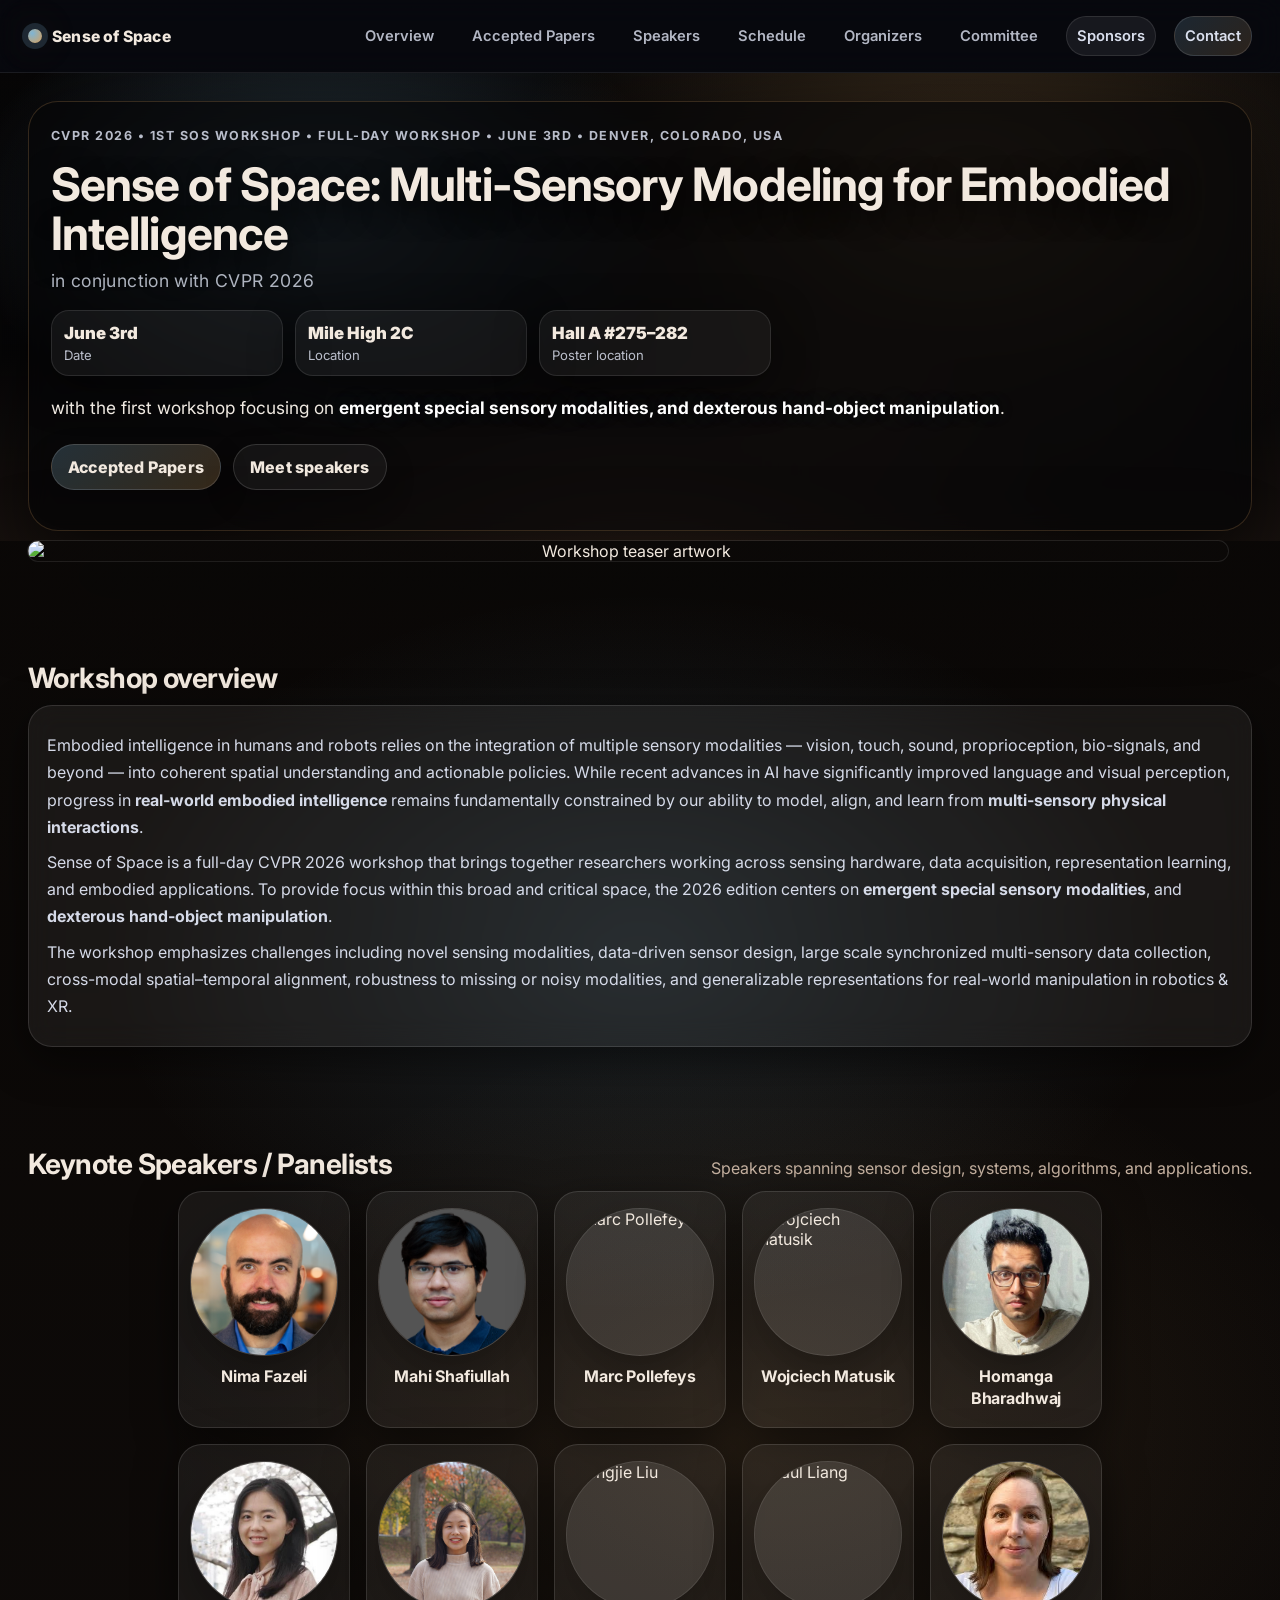
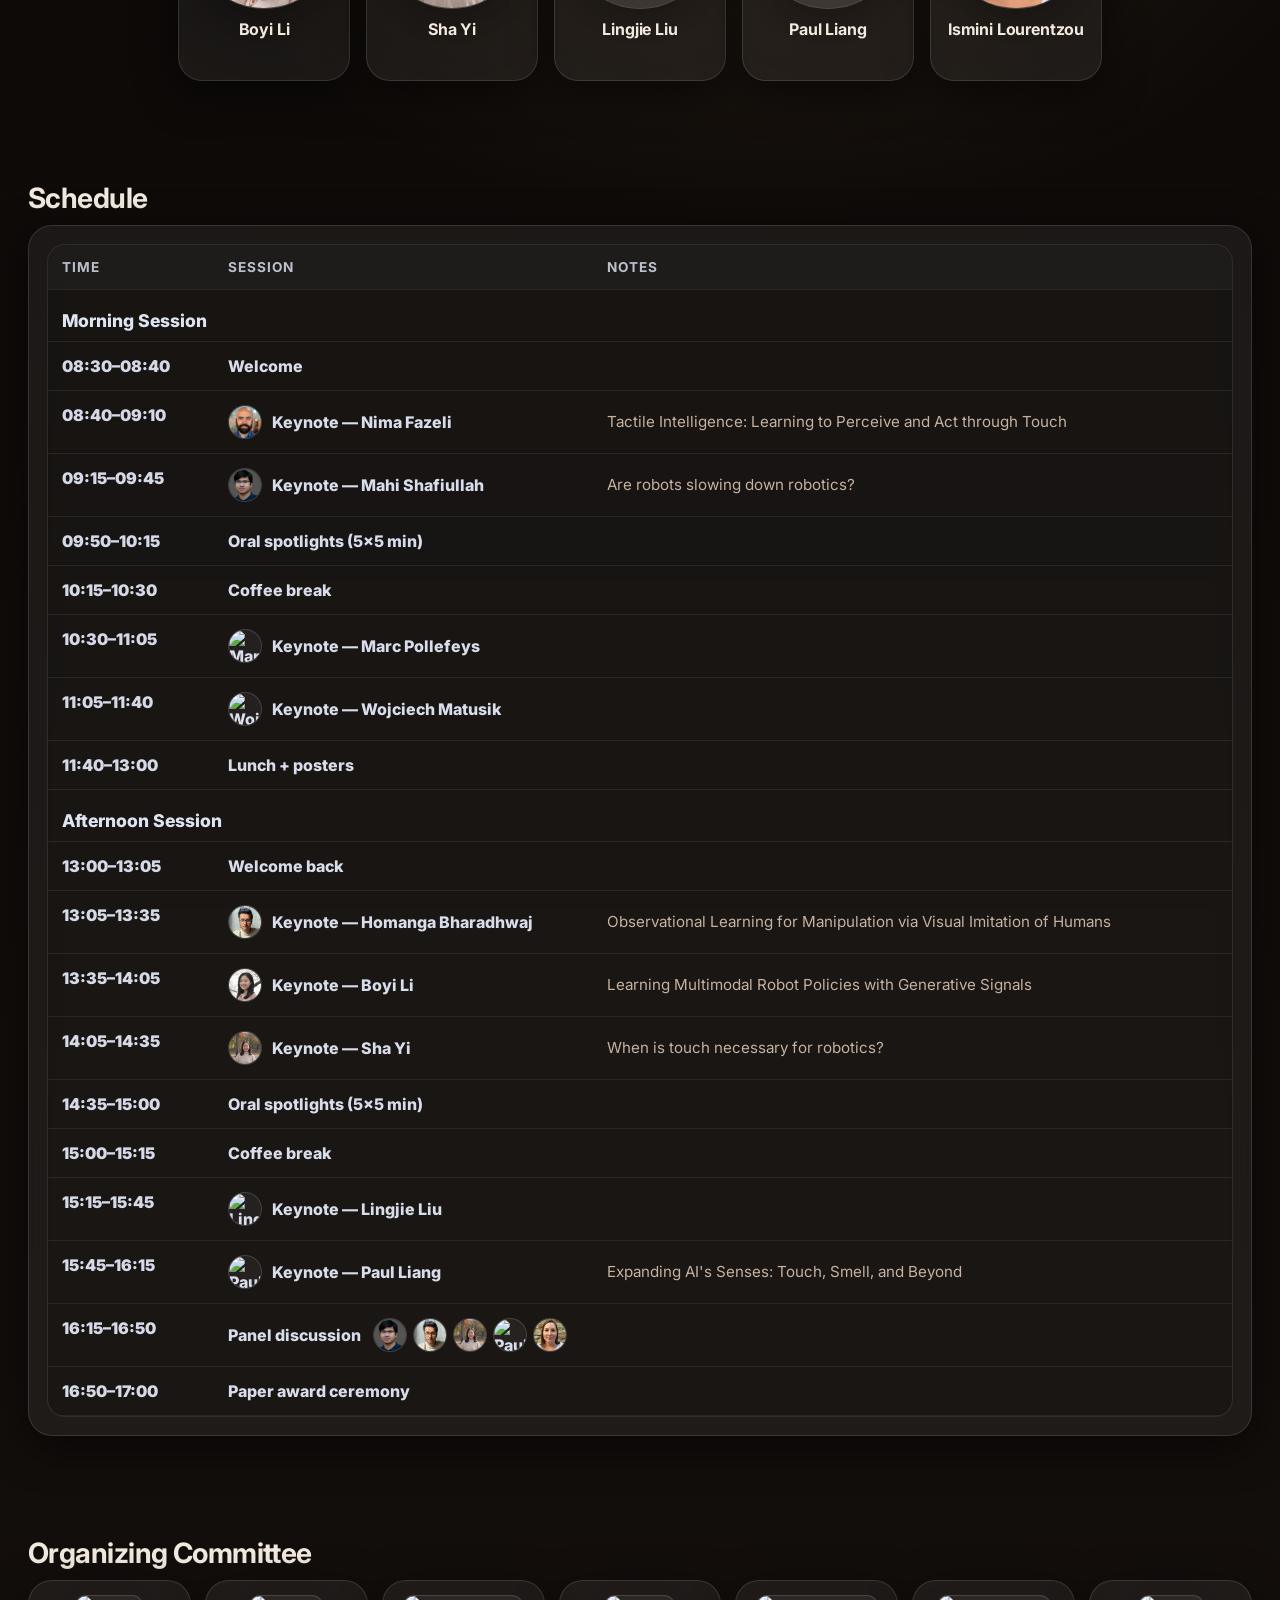
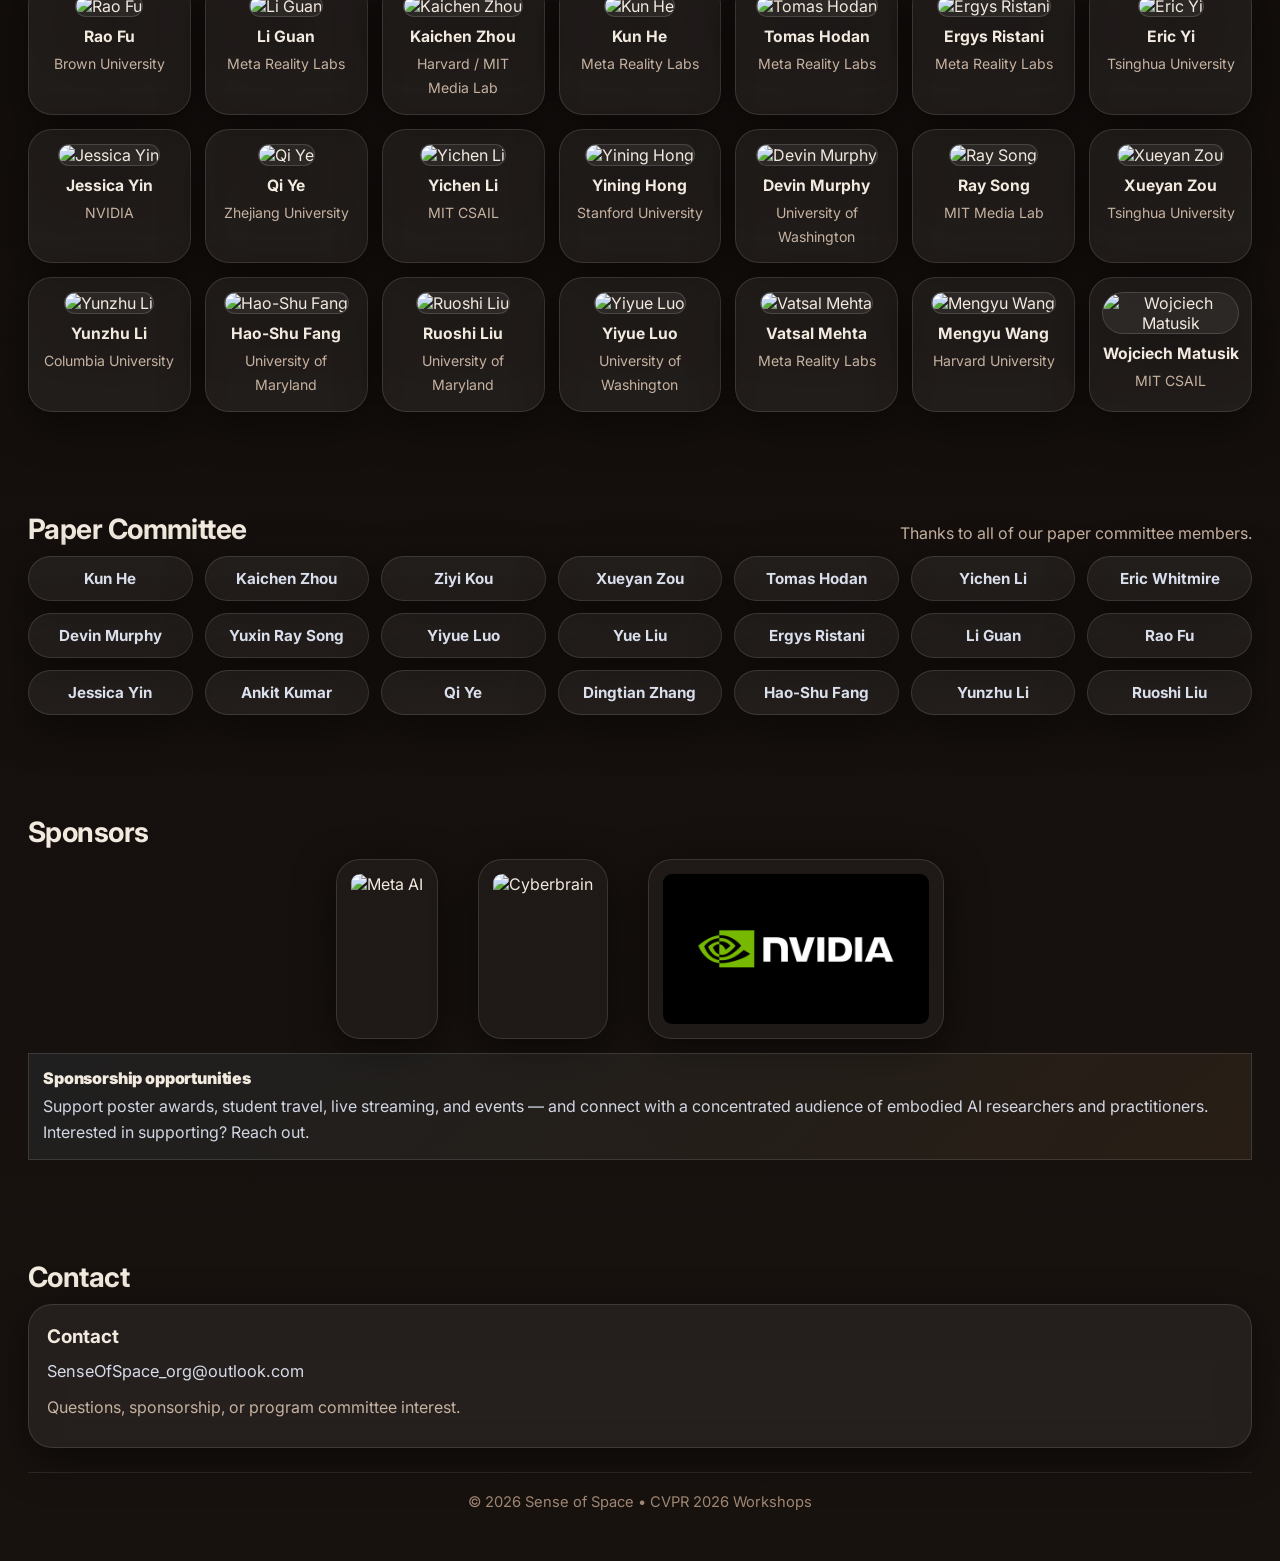
==== commit 574c4c9c: "update talk title" ====
--- a/index.html
+++ b/index.html
@@ -270,7 +270,7 @@
               <span class="schedule-name">Keynote — Mahi Shafiullah</span>
             </span>
           </td>
-          <td class="desc muted schedule-note"></td>
+          <td class="desc muted schedule-note">Are robots slowing down robotics?</td>
         </tr>
         
 
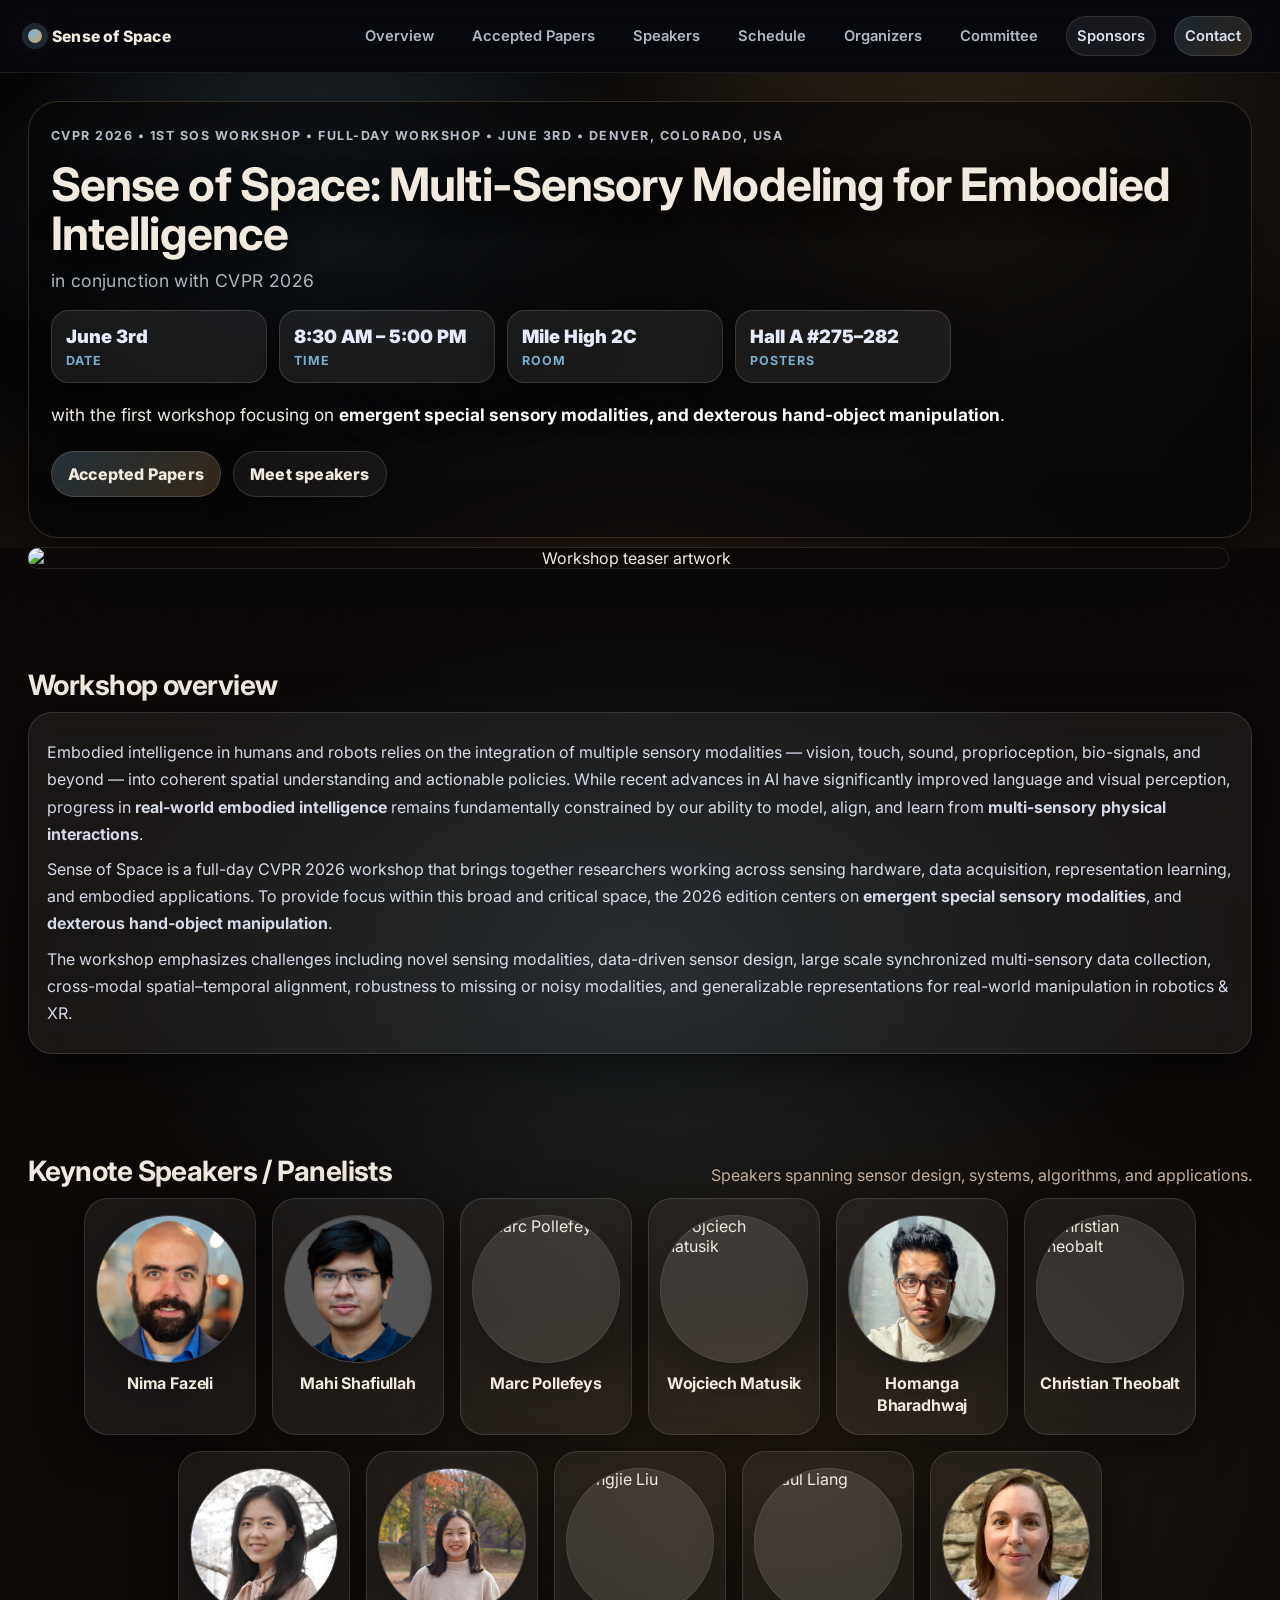
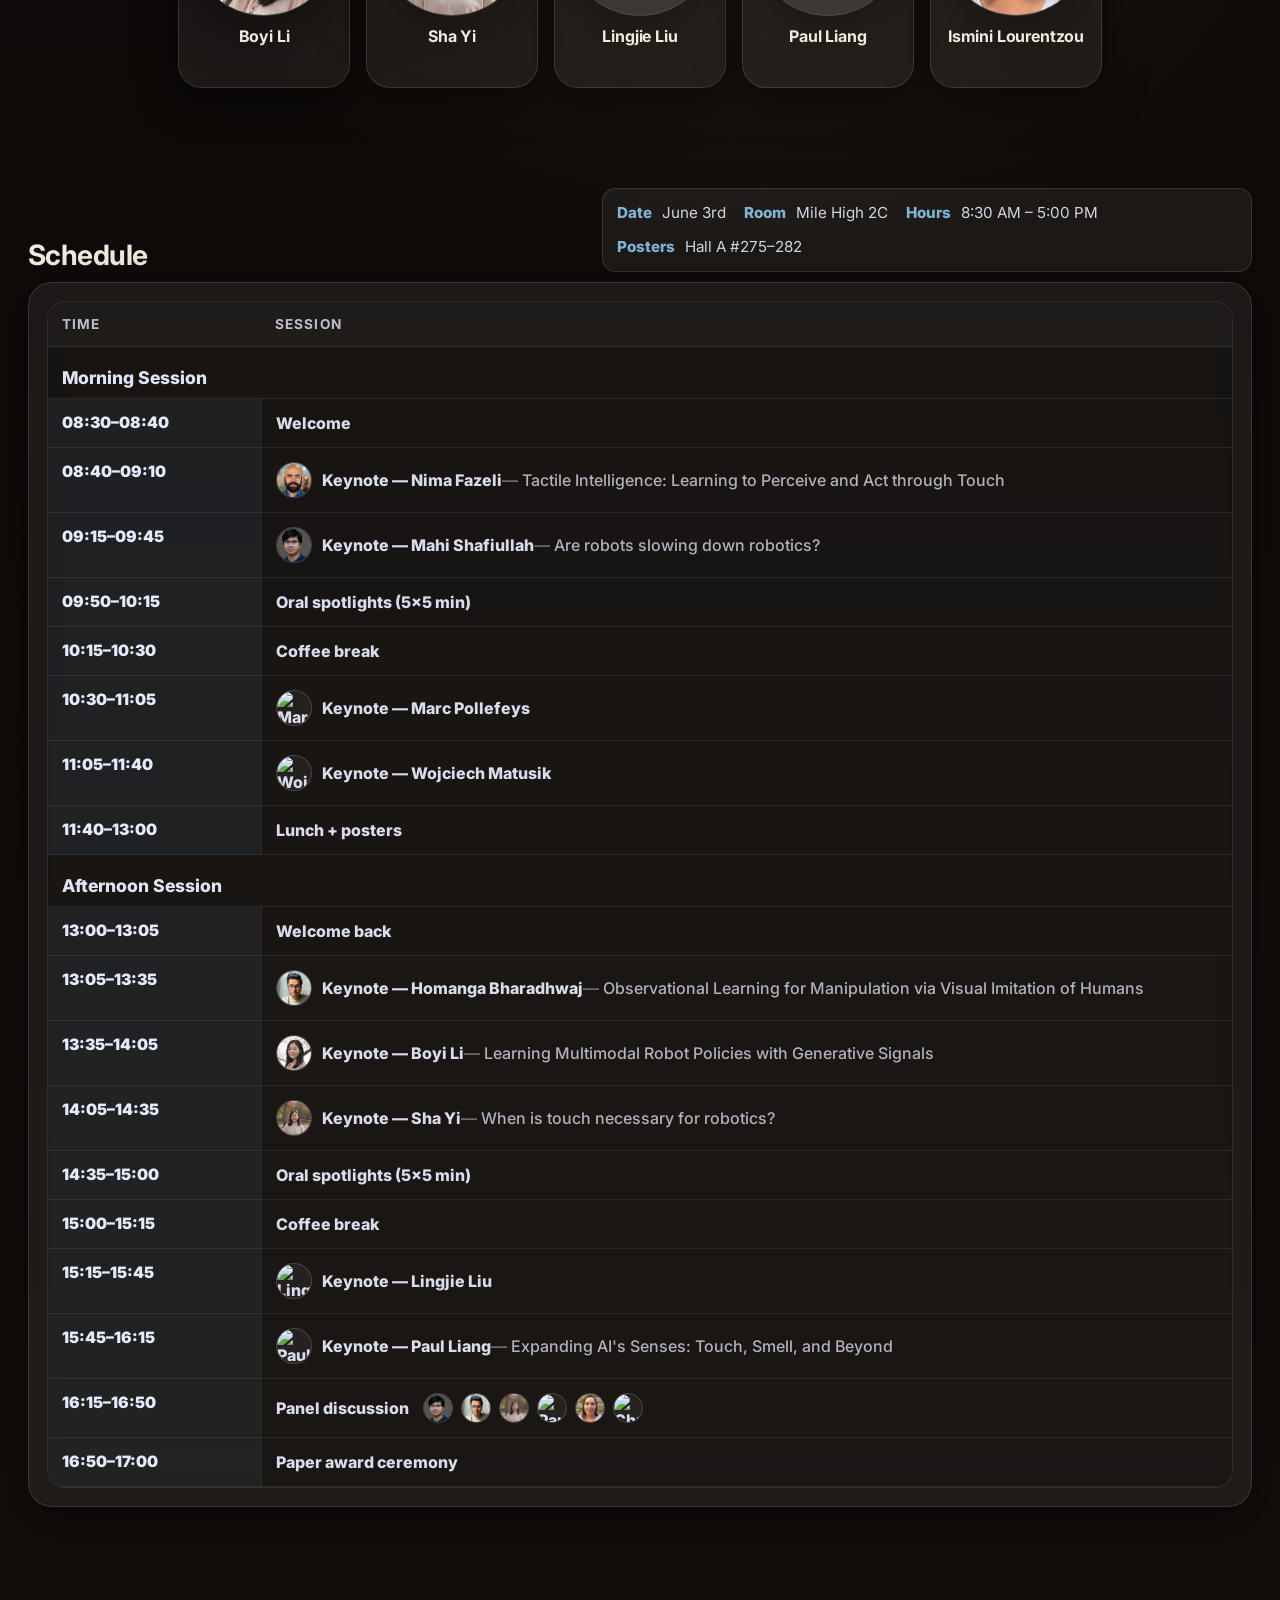
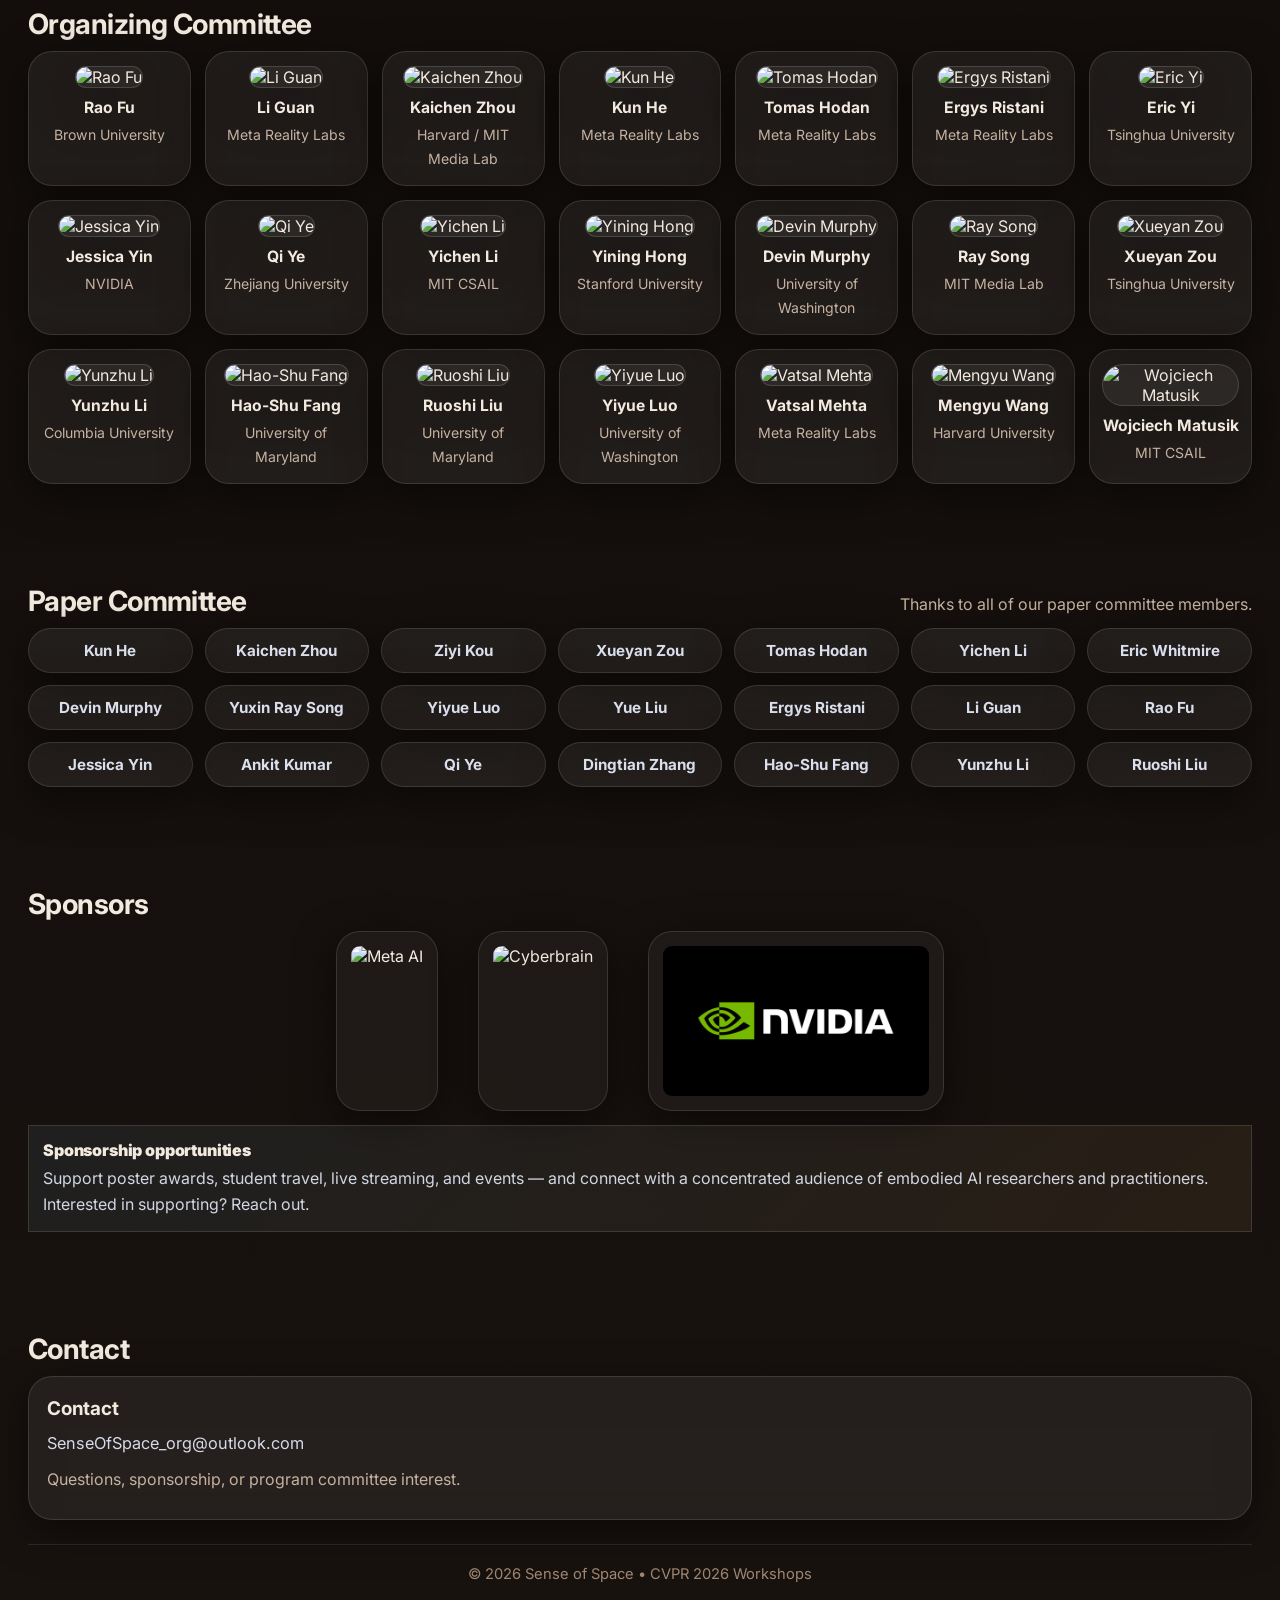
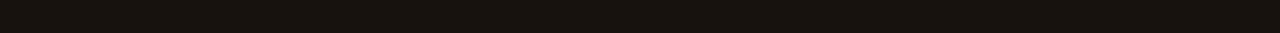
==== commit 7f181345: "update panel" ====
--- a/index.html
+++ b/index.html
@@ -63,12 +63,16 @@
                 <div class="fact-v">Date</div>
               </div>
               <div class="fact">
+                <div class="fact-k">8:30 AM – 5:00 PM</div>
+                <div class="fact-v">Time</div>
+              </div>
+              <div class="fact">
                 <div class="fact-k">Mile High 2C</div>
-                <div class="fact-v">Location</div>
+                <div class="fact-v">Room</div>
               </div>
               <div class="fact">
                 <div class="fact-k">Hall A #275–282</div>
-                <div class="fact-v">Poster location</div>
+                <div class="fact-v">Posters</div>
               </div>
             </div>
 
@@ -119,7 +123,7 @@
         </div>
 
         <div class="speaker-grid-wrap">
-        <div class="speaker-grid speaker-grid-5">
+        <div class="speaker-grid speaker-grid-6">
 
         <article class="person-card reveal">
           <div class="avatar-wrap">
@@ -163,6 +167,15 @@
           </div>
           <div class="person-meta">
             <h3>Homanga Bharadhwaj</h3>
+          </div>
+        </article>
+
+        <article class="person-card reveal">
+          <div class="avatar-wrap">
+            <img class="avatar" src="assets/profile_speaker/christian.jpg" alt="Christian Theobalt">
+          </div>
+          <div class="person-meta">
+            <h3>Christian Theobalt</h3>
           </div>
         </article>
 
@@ -225,6 +238,12 @@
       <div class="container">
         <div class="section-head">
           <h2>Schedule</h2>
+          <p class="schedule-venue">
+            <span><strong>Date</strong> June 3rd</span>
+            <span><strong>Room</strong> Mile High 2C</span>
+            <span><strong>Hours</strong> 8:30 AM – 5:00 PM</span>
+            <span><strong>Posters</strong> Hall A #275–282</span>
+          </p>
         </div>
 
         <div class="glass reveal">
@@ -232,21 +251,19 @@
             <table class="schedule">
               <thead>
                 <tr>
-                  <th style="width: 14%">Time</th>
-                  <th style="width: 32%">Session</th>
-                  <th style="width: 54%">Notes</th>
+                  <th style="width: 18%">Time</th>
+                  <th style="width: 82%">Session</th>
                 </tr>
               </thead>
               <tbody>
                 
         <tr>
-          <td colspan="3" style="padding: 20px 14px 10px; font-weight: 800; font-size: 1.1rem; color: rgba(234,240,255,0.95);">Morning Session</td>
+          <td colspan="2" style="padding: 20px 14px 10px; font-weight: 800; font-size: 1.1rem; color: rgba(234,240,255,0.95);">Morning Session</td>
         </tr>
         
         <tr>
           <td class="time">08:30–08:40</td>
           <td class="item">Welcome</td>
-          <td class="desc muted"></td>
         </tr>
         
 
@@ -255,10 +272,12 @@
           <td class="item">
             <span class="schedule-item">
               <img class="schedule-avatar" src="assets/profile_speaker/nima.webp" alt="Nima Fazeli">
-              <span class="schedule-name">Keynote — Nima Fazeli</span>
-            </span>
-          </td>
-          <td class="desc muted schedule-note">Tactile Intelligence: Learning to Perceive and Act through Touch</td>
+              <span class="schedule-line">
+                <span class="schedule-name">Keynote — Nima Fazeli</span>
+                <span class="schedule-topic">Tactile Intelligence: Learning to Perceive and Act through Touch</span>
+              </span>
+            </span>
+          </td>
         </tr>
         
 
@@ -267,24 +286,24 @@
           <td class="item">
             <span class="schedule-item">
               <img class="schedule-avatar" src="assets/profile_speaker/mahi.png" alt="Mahi Shafiullah">
-              <span class="schedule-name">Keynote — Mahi Shafiullah</span>
-            </span>
-          </td>
-          <td class="desc muted schedule-note">Are robots slowing down robotics?</td>
+              <span class="schedule-line">
+                <span class="schedule-name">Keynote — Mahi Shafiullah</span>
+                <span class="schedule-topic">Are robots slowing down robotics?</span>
+              </span>
+            </span>
+          </td>
         </tr>
         
 
         <tr>
           <td class="time">09:50–10:15</td>
           <td class="item">Oral spotlights (5×5 min)</td>
-          <td class="desc muted"></td>
         </tr>
         
 
         <tr>
           <td class="time">10:15–10:30</td>
           <td class="item">Coffee break</td>
-          <td class="desc muted"></td>
         </tr>
         
 
@@ -293,10 +312,11 @@
           <td class="item">
             <span class="schedule-item">
               <img class="schedule-avatar" src="assets/profile_speaker/marc.jpg" alt="Marc Pollefeys">
-              <span class="schedule-name">Keynote — Marc Pollefeys</span>
-            </span>
-          </td>
-          <td class="desc muted schedule-note"></td>
+              <span class="schedule-line">
+                <span class="schedule-name">Keynote — Marc Pollefeys</span>
+              </span>
+            </span>
+          </td>
         </tr>
         
 
@@ -305,28 +325,27 @@
           <td class="item">
             <span class="schedule-item">
               <img class="schedule-avatar" src="assets/profile_speaker/wojciech.jpg" alt="Wojciech Matusik">
-              <span class="schedule-name">Keynote — Wojciech Matusik</span>
-            </span>
-          </td>
-          <td class="desc muted schedule-note"></td>
+              <span class="schedule-line">
+                <span class="schedule-name">Keynote — Wojciech Matusik</span>
+              </span>
+            </span>
+          </td>
         </tr>
         
 
         <tr>
           <td class="time">11:40–13:00</td>
           <td class="item">Lunch + posters</td>
-          <td class="desc muted"></td>
-        </tr>
-        
-
-        <tr>
-          <td colspan="3" style="padding: 20px 14px 10px; font-weight: 800; font-size: 1.1rem; color: rgba(234,240,255,0.95);">Afternoon Session</td>
+        </tr>
+        
+
+        <tr>
+          <td colspan="2" style="padding: 20px 14px 10px; font-weight: 800; font-size: 1.1rem; color: rgba(234,240,255,0.95);">Afternoon Session</td>
         </tr>
         
         <tr>
           <td class="time">13:00–13:05</td>
           <td class="item">Welcome back</td>
-          <td class="desc muted"></td>
         </tr>
         
 
@@ -335,10 +354,12 @@
           <td class="item">
             <span class="schedule-item">
               <img class="schedule-avatar" src="assets/profile_speaker/homanga.webp" alt="Homanga Bharadhwaj">
-              <span class="schedule-name">Keynote — Homanga Bharadhwaj</span>
-            </span>
-          </td>
-          <td class="desc muted schedule-note">Observational Learning for Manipulation via Visual Imitation of Humans</td>
+              <span class="schedule-line">
+                <span class="schedule-name">Keynote — Homanga Bharadhwaj</span>
+                <span class="schedule-topic">Observational Learning for Manipulation via Visual Imitation of Humans</span>
+              </span>
+            </span>
+          </td>
         </tr>
         
 
@@ -347,10 +368,12 @@
           <td class="item">
             <span class="schedule-item">
               <img class="schedule-avatar" src="assets/profile_speaker/boyi.jpg" alt="Boyi Li">
-              <span class="schedule-name">Keynote — Boyi Li</span>
-            </span>
-          </td>
-          <td class="desc muted schedule-note">Learning Multimodal Robot Policies with Generative Signals</td>
+              <span class="schedule-line">
+                <span class="schedule-name">Keynote — Boyi Li</span>
+                <span class="schedule-topic">Learning Multimodal Robot Policies with Generative Signals</span>
+              </span>
+            </span>
+          </td>
         </tr>
         
 
@@ -359,24 +382,24 @@
           <td class="item">
             <span class="schedule-item">
               <img class="schedule-avatar" src="assets/profile_speaker/sha.jpg" alt="Sha Yi">
-              <span class="schedule-name">Keynote — Sha Yi</span>
-            </span>
-          </td>
-          <td class="desc muted schedule-note">When is touch necessary for robotics?</td>
+              <span class="schedule-line">
+                <span class="schedule-name">Keynote — Sha Yi</span>
+                <span class="schedule-topic">When is touch necessary for robotics?</span>
+              </span>
+            </span>
+          </td>
         </tr>
         
 
         <tr>
           <td class="time">14:35–15:00</td>
           <td class="item">Oral spotlights (5×5 min)</td>
-          <td class="desc muted"></td>
         </tr>
         
 
         <tr>
           <td class="time">15:00–15:15</td>
           <td class="item">Coffee break</td>
-          <td class="desc muted"></td>
         </tr>
         
 
@@ -385,10 +408,11 @@
           <td class="item">
             <span class="schedule-item">
               <img class="schedule-avatar" src="assets/profile_speaker/lingjie.jpg" alt="Lingjie Liu">
-              <span class="schedule-name">Keynote — Lingjie Liu</span>
-            </span>
-          </td>
-          <td class="desc muted schedule-note"></td>
+              <span class="schedule-line">
+                <span class="schedule-name">Keynote — Lingjie Liu</span>
+              </span>
+            </span>
+          </td>
         </tr>
         
 
@@ -397,10 +421,12 @@
           <td class="item">
             <span class="schedule-item">
               <img class="schedule-avatar" src="assets/profile_speaker/paul.jpg" alt="Paul Liang">
-              <span class="schedule-name">Keynote — Paul Liang</span>
-            </span>
-          </td>
-          <td class="desc muted schedule-note">Expanding AI's Senses: Touch, Smell, and Beyond</td>
+              <span class="schedule-line">
+                <span class="schedule-name">Keynote — Paul Liang</span>
+                <span class="schedule-topic">Expanding AI's Senses: Touch, Smell, and Beyond</span>
+              </span>
+            </span>
+          </td>
         </tr>
         
 
@@ -415,17 +441,16 @@
                 <img class="schedule-avatar" src="assets/profile_speaker/sha.jpg" alt="Sha Yi">
                 <img class="schedule-avatar" src="assets/profile_speaker/paul.jpg" alt="Paul Liang">
                 <img class="schedule-avatar" src="assets/profile_speaker/ismini.jpg" alt="Ismini Lourentzou">
-              </span>
-            </span>
-          </td>
-          <td class="desc muted"></td>
+                <img class="schedule-avatar" src="assets/profile_speaker/christian.jpg" alt="Christian Theobalt">
+              </span>
+            </span>
+          </td>
         </tr>
         
 
         <tr>
           <td class="time">16:50–17:00</td>
           <td class="item">Paper award ceremony</td>
-          <td class="desc muted"></td>
         </tr>
         
               </tbody>
--- a/style.css
+++ b/style.css
@@ -323,25 +323,29 @@
   margin-top: 18px;
 }
 .hero-facts{
-  grid-template-columns: repeat(3, minmax(0,1fr));
+  grid-template-columns: repeat(4, minmax(0,1fr));
   margin: 0 0 18px;
-  max-width: 720px;
+  max-width: 900px;
 }
 .fact{
-  background: rgba(255,255,255,0.05);
-  border: 1px solid rgba(255,255,255,0.10);
+  background: rgba(255,255,255,0.07);
+  border: 1px solid rgba(255,255,255,0.14);
   border-radius: 18px;
-  padding: 12px 12px;
+  padding: 14px 14px;
   box-shadow: var(--shadow2);
 }
 .fact-k{
-  font-size: 1.05rem;
+  font-size: 1.15rem;
   font-weight: 900;
+  color: rgba(234,240,255,0.98);
 }
 .fact-v{
-  font-size: 0.82rem;
-  color: rgba(234,240,255,0.78);
-  margin-top: 4px;
+  font-size: 0.78rem;
+  font-weight: 700;
+  letter-spacing: 0.08em;
+  text-transform: uppercase;
+  color: rgba(126,181,213,0.95);
+  margin-top: 6px;
 }
 
 .hero-card{
@@ -560,6 +564,13 @@
   width: auto;
   max-width: 100%;
 }
+.speaker-grid.speaker-grid-6{
+  display: grid;
+  grid-template-columns: repeat(6, 172px);
+  justify-content: center;
+  width: auto;
+  max-width: 100%;
+}
 .person-card{
   background: rgba(255,255,255,0.06);
   border: 1px solid rgba(255,255,255,0.12);
@@ -667,32 +678,74 @@
   color: rgba(234,240,255,0.78);
   background: rgba(255,255,255,0.03);
 }
-td.time{ white-space: nowrap; font-weight: 900; color: rgba(234,240,255,0.90); }
+td.time{
+  white-space: nowrap;
+  font-weight: 900;
+  font-size: 0.98rem;
+  color: rgba(234,240,255,0.98);
+  background: rgba(126,181,213,0.08);
+  border-right: 1px solid rgba(255,255,255,0.08);
+  min-width: 118px;
+}
 td.item{ font-weight: 800; color: rgba(234,240,255,0.92); vertical-align: middle; }
+.schedule-venue{
+  display: flex;
+  flex-wrap: wrap;
+  gap: 10px 18px;
+  margin-top: 10px;
+  padding: 12px 14px;
+  border-radius: 14px;
+  background: rgba(255,255,255,0.06);
+  border: 1px solid rgba(255,255,255,0.12);
+  font-size: 0.95rem;
+  color: rgba(234,240,255,0.88);
+}
+.schedule-venue span{
+  white-space: nowrap;
+}
+.schedule-venue strong{
+  color: #7eb5d5;
+  font-weight: 800;
+  margin-right: 6px;
+}
 .schedule-item{
   display: grid;
-  grid-template-columns: 34px 1fr;
+  grid-template-columns: 36px 1fr;
   gap: 10px;
   align-items: center;
   width: 100%;
 }
 .schedule-avatar{
-  width: 34px;
-  height: 34px;
+  width: 36px;
+  height: 36px;
   border-radius: 999px;
   object-fit: cover;
   object-position: center 22%;
   flex-shrink: 0;
-  border: 1px solid rgba(255,255,255,0.14);
+  border: 1px solid rgba(255,255,255,0.16);
   background: rgba(255,255,255,0.05);
   grid-row: 1;
   grid-column: 1;
 }
+.schedule-line{
+  display: inline-flex;
+  align-items: baseline;
+  gap: 0;
+  flex-wrap: nowrap;
+  min-width: 0;
+  white-space: nowrap;
+}
 .schedule-name{
   font-weight: 800;
-  grid-row: 1;
-  grid-column: 2;
-  white-space: nowrap;
+  flex-shrink: 0;
+}
+.schedule-topic{
+  font-weight: 500;
+  color: rgba(234,240,255,0.72);
+}
+.schedule-topic::before{
+  content: " — ";
+  color: rgba(234,240,255,0.45);
 }
 .schedule-note{
   white-space: nowrap;
@@ -701,13 +754,18 @@
 .schedule-panel{
   display: inline-flex;
   align-items: center;
-  gap: 12px;
+  gap: 14px;
   flex-wrap: wrap;
 }
 .schedule-panel-avatars{
   display: inline-flex;
   align-items: center;
-  gap: 6px;
+  gap: 8px;
+  flex-wrap: wrap;
+}
+.schedule-panel-avatars .schedule-avatar{
+  width: 30px;
+  height: 30px;
 }
 td.desc{ font-size: 0.95rem; }
 table.mini th, table.mini td{ padding: 12px 12px; }
@@ -855,9 +913,11 @@
 @media (max-width: 980px){
   .hero-inner{ grid-template-columns: 1fr; }
   .facts{ grid-template-columns: repeat(2, minmax(0,1fr)); }
-  .hero-facts{ grid-template-columns: 1fr; }
+  .hero-facts{ grid-template-columns: repeat(2, minmax(0,1fr)); }
+  .schedule-venue{ flex-direction: column; gap: 8px; }
   .grid-2{ grid-template-columns: 1fr; }
-  .speaker-grid.speaker-grid-5{
+  .speaker-grid.speaker-grid-5,
+  .speaker-grid.speaker-grid-6{
     grid-template-columns: repeat(3, minmax(0, 172px));
     width: 100%;
   }
@@ -888,7 +948,8 @@
   }
   .nav-open .nav-links{ display:flex; }
   .nav-links a{ width:100%; text-align:center; }
-  .speaker-grid.speaker-grid-5{
+  .speaker-grid.speaker-grid-5,
+  .speaker-grid.speaker-grid-6{
     grid-template-columns: repeat(2, minmax(0, 172px));
   }
   .speaker-grid .person-card{
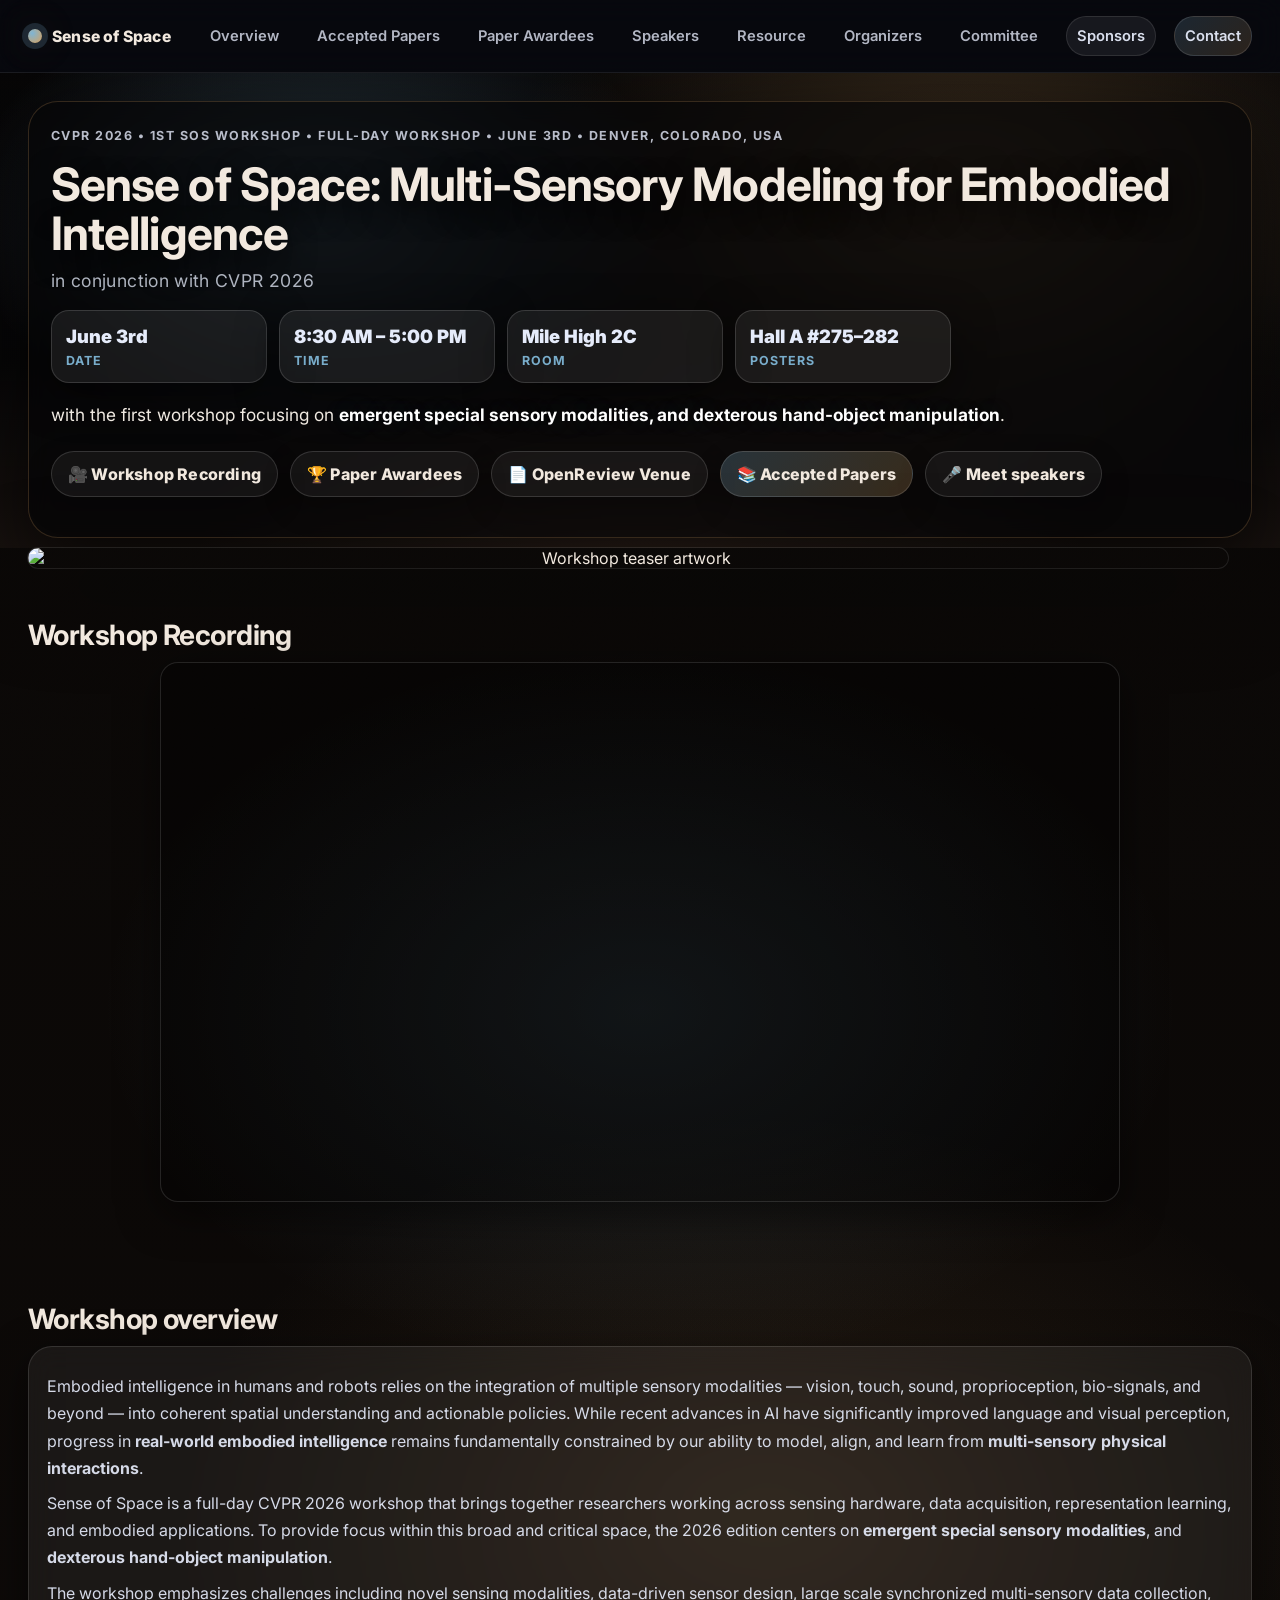
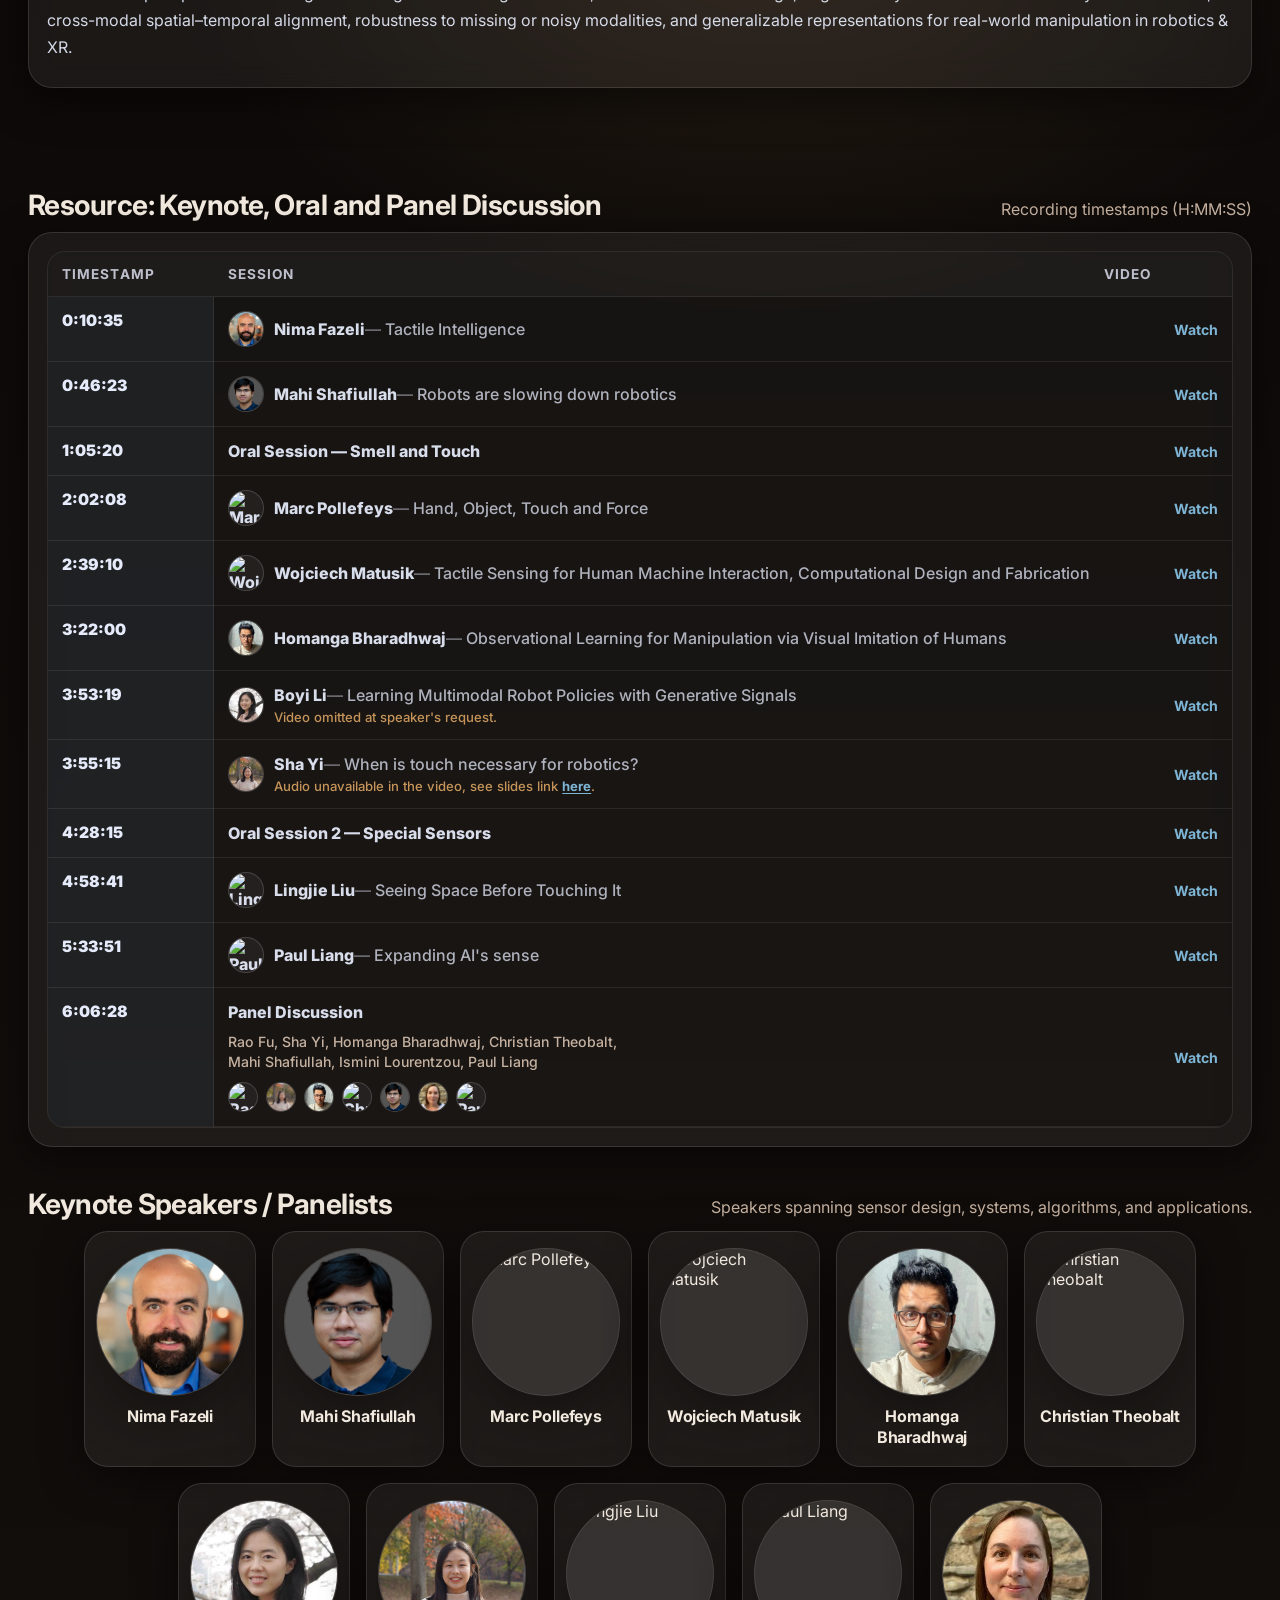
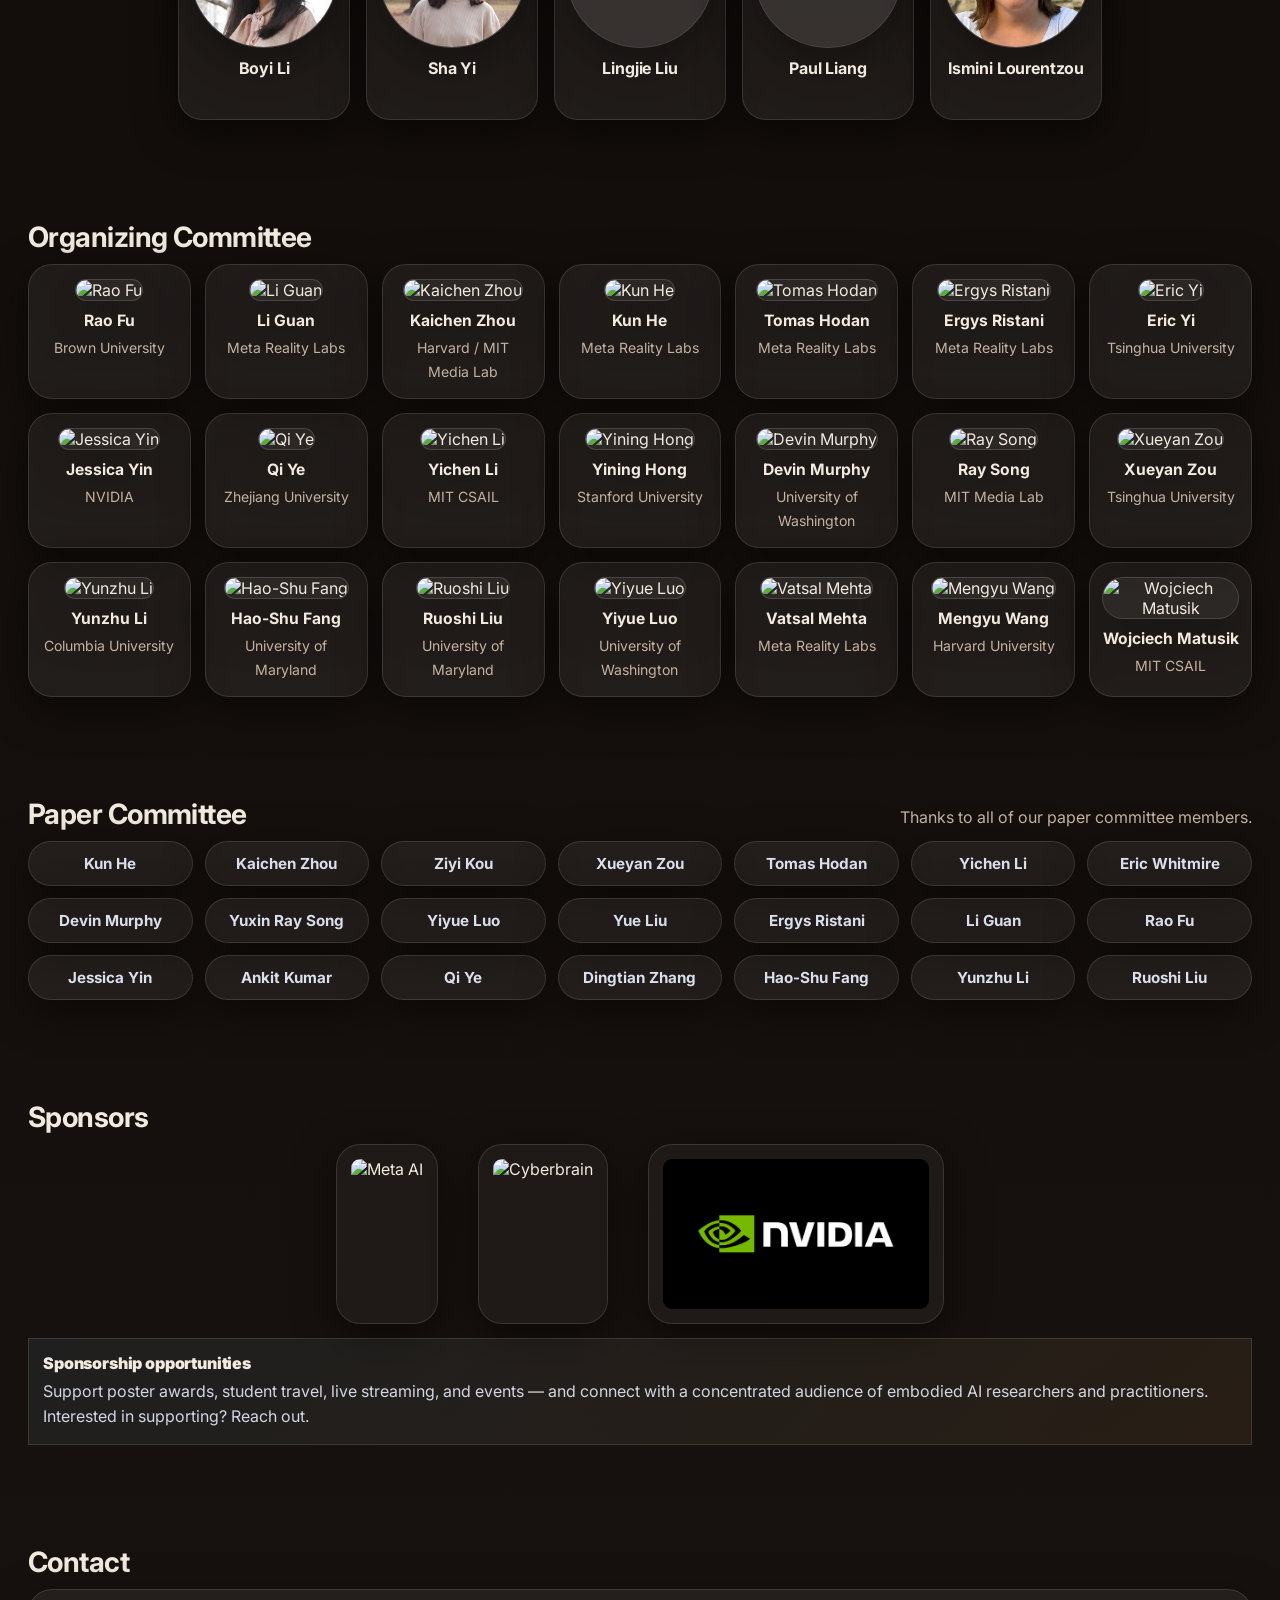
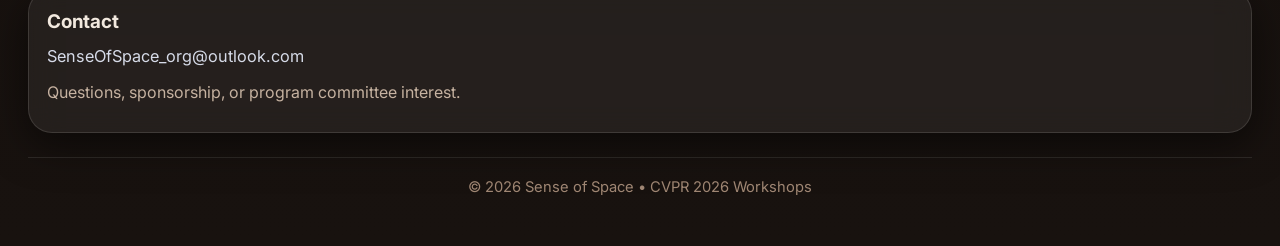
==== commit c30458c6: "after workshop" ====
--- a/index.html
+++ b/index.html
@@ -29,8 +29,9 @@
       <div class="nav-links" role="navigation" aria-label="Primary">
         <a href="#abstract">Overview</a>
         <a href="accepted-papers.html">Accepted Papers</a>
+        <a href="accepted-papers.html#awards">Paper Awardees</a>
         <a href="#speakers">Speakers</a>
-        <a href="#schedule">Schedule</a>
+        <a href="#schedule">Resource</a>
         <a href="#organizers">Organizers</a>
         <a href="#committee">Committee</a>
         <a href="#sponsors">Sponsors</a>
@@ -81,8 +82,11 @@
             </p>
 
             <div class="cta-row">
-              <a class="btn primary" href="accepted-papers.html">Accepted Papers</a>
-              <a class="btn ghost" href="#speakers">Meet speakers</a>
+              <a class="btn ghost" href="https://youtu.be/LqLruZeQ6PA" target="_blank" rel="noopener noreferrer">🎥 Workshop Recording</a>
+              <a class="btn ghost" href="accepted-papers.html#awards">🏆 Paper Awardees</a>
+              <a class="btn ghost" href="https://openreview.net/group?id=thecvf.com/CVPR/2026/Workshop/SoS" target="_blank" rel="noopener noreferrer">📄 OpenReview Venue</a>
+              <a class="btn primary" href="accepted-papers.html">📚 Accepted Papers</a>
+              <a class="btn ghost" href="#speakers">🎤 Meet speakers</a>
             </div>
           </div>
         </div>
@@ -93,6 +97,22 @@
       <div class="container">
         <div style="text-align: center;">
           <img class="hero-teaser reveal" src="assets/teaser.webp" alt="Workshop teaser artwork" style="width: min(1200px, 96vw); height: auto; max-height: calc(100vh - 72px - 220px); object-fit: contain; display:block; border-radius: 18px; box-shadow: 0 26px 84px rgba(0,0,0,0.55), 0 0 0 1px rgba(255,255,255,0.10);" />
+        </div>
+      </div>
+    </section>
+
+    <section id="recording" class="section" style="padding-top: 0;">
+      <div class="container">
+        <div class="section-head">
+          <h2>Workshop Recording</h2>
+        </div>
+        <div class="video-embed reveal">
+          <iframe
+            src="https://www.youtube.com/embed/LqLruZeQ6PA"
+            title="Sense of Space CVPR 2026 Workshop Recording"
+            allow="accelerometer; autoplay; clipboard-write; encrypted-media; gyroscope; picture-in-picture; web-share"
+            referrerpolicy="strict-origin-when-cross-origin"
+            allowfullscreen></iframe>
         </div>
       </div>
     </section>
@@ -113,137 +133,11 @@
       </div>
     </section>
 
-    <section id="speakers" class="section">
+    <section id="schedule" class="section">
       <div class="container">
         <div class="section-head">
-          <h2>Keynote Speakers / Panelists</h2>
-          <p class="muted">
-            Speakers spanning sensor design, systems, algorithms, and applications.
-          </p>
-        </div>
-
-        <div class="speaker-grid-wrap">
-        <div class="speaker-grid speaker-grid-6">
-
-        <article class="person-card reveal">
-          <div class="avatar-wrap">
-            <img class="avatar" src="assets/profile_speaker/nima.webp" alt="Nima Fazeli">
-          </div>
-          <div class="person-meta">
-            <h3>Nima Fazeli</h3>
-          </div>
-        </article>
-
-        <article class="person-card reveal">
-          <div class="avatar-wrap">
-            <img class="avatar" src="assets/profile_speaker/mahi.png" alt="Mahi Shafiullah">
-          </div>
-          <div class="person-meta">
-            <h3>Mahi Shafiullah</h3>
-          </div>
-        </article>
-
-        <article class="person-card reveal">
-          <div class="avatar-wrap">
-            <img class="avatar" src="assets/profile_speaker/marc.jpg" alt="Marc Pollefeys">
-          </div>
-          <div class="person-meta">
-            <h3>Marc Pollefeys</h3>
-          </div>
-        </article>
-
-        <article class="person-card reveal">
-          <div class="avatar-wrap">
-            <img class="avatar" src="assets/profile_speaker/wojciech.jpg" alt="Wojciech Matusik">
-          </div>
-          <div class="person-meta">
-            <h3>Wojciech Matusik</h3>
-          </div>
-        </article>
-
-        <article class="person-card reveal">
-          <div class="avatar-wrap">
-            <img class="avatar" src="assets/profile_speaker/homanga.webp" alt="Homanga Bharadhwaj">
-          </div>
-          <div class="person-meta">
-            <h3>Homanga Bharadhwaj</h3>
-          </div>
-        </article>
-
-        <article class="person-card reveal">
-          <div class="avatar-wrap">
-            <img class="avatar" src="assets/profile_speaker/christian.jpg" alt="Christian Theobalt">
-          </div>
-          <div class="person-meta">
-            <h3>Christian Theobalt</h3>
-          </div>
-        </article>
-
-        </div>
-
-        <div class="speaker-grid speaker-grid-5">
-
-        <article class="person-card reveal">
-          <div class="avatar-wrap">
-            <img class="avatar" src="assets/profile_speaker/boyi.jpg" alt="Boyi Li">
-          </div>
-          <div class="person-meta">
-            <h3>Boyi Li</h3>
-          </div>
-        </article>
-
-        <article class="person-card reveal">
-          <div class="avatar-wrap">
-            <img class="avatar" src="assets/profile_speaker/sha.jpg" alt="Sha Yi">
-          </div>
-          <div class="person-meta">
-            <h3>Sha Yi</h3>
-          </div>
-        </article>
-
-        <article class="person-card reveal">
-          <div class="avatar-wrap">
-            <img class="avatar" src="assets/profile_speaker/lingjie.jpg" alt="Lingjie Liu">
-          </div>
-          <div class="person-meta">
-            <h3>Lingjie Liu</h3>
-          </div>
-        </article>
-
-        <article class="person-card reveal">
-          <div class="avatar-wrap">
-            <img class="avatar" src="assets/profile_speaker/paul.jpg" alt="Paul Liang">
-          </div>
-          <div class="person-meta">
-            <h3>Paul Liang</h3>
-          </div>
-        </article>
-
-        <article class="person-card reveal">
-          <div class="avatar-wrap">
-            <img class="avatar" src="assets/profile_speaker/ismini.jpg" alt="Ismini Lourentzou">
-          </div>
-          <div class="person-meta">
-            <h3>Ismini Lourentzou</h3>
-          </div>
-        </article>
-
-        </div>
-        </div>
-
-      </div>
-    </section>
-
-    <section id="schedule" class="section">
-      <div class="container">
-        <div class="section-head">
-          <h2>Schedule</h2>
-          <p class="schedule-venue">
-            <span><strong>Date</strong> June 3rd</span>
-            <span><strong>Room</strong> Mile High 2C</span>
-            <span><strong>Hours</strong> 8:30 AM – 5:00 PM</span>
-            <span><strong>Posters</strong> Hall A #275–282</span>
-          </p>
+          <h2>Resource: Keynote, Oral and Panel Discussion</h2>
+          <p class="muted">Recording timestamps (H:MM:SS)</p>
         </div>
 
         <div class="glass reveal">
@@ -251,212 +145,294 @@
             <table class="schedule">
               <thead>
                 <tr>
-                  <th style="width: 18%">Time</th>
-                  <th style="width: 82%">Session</th>
+                  <th style="width: 14%">Timestamp</th>
+                  <th style="width: 74%">Session</th>
+                  <th style="width: 12%">Video</th>
                 </tr>
               </thead>
               <tbody>
-                
-        <tr>
-          <td colspan="2" style="padding: 20px 14px 10px; font-weight: 800; font-size: 1.1rem; color: rgba(234,240,255,0.95);">Morning Session</td>
-        </tr>
-        
-        <tr>
-          <td class="time">08:30–08:40</td>
-          <td class="item">Welcome</td>
-        </tr>
-        
-
-        <tr>
-          <td class="time">08:40–09:10</td>
+
+        <tr>
+          <td class="time">0:10:35</td>
           <td class="item">
             <span class="schedule-item">
               <img class="schedule-avatar" src="assets/profile_speaker/nima.webp" alt="Nima Fazeli">
               <span class="schedule-line">
-                <span class="schedule-name">Keynote — Nima Fazeli</span>
-                <span class="schedule-topic">Tactile Intelligence: Learning to Perceive and Act through Touch</span>
-              </span>
-            </span>
-          </td>
-        </tr>
-        
-
-        <tr>
-          <td class="time">09:15–09:45</td>
+                <span class="schedule-name">Nima Fazeli</span>
+                <span class="schedule-topic">Tactile Intelligence</span>
+              </span>
+            </span>
+          </td>
+          <td class="video-link"><a href="https://youtu.be/LqLruZeQ6PA?t=635" target="_blank" rel="noopener noreferrer">Watch</a></td>
+        </tr>
+
+        <tr>
+          <td class="time">0:46:23</td>
           <td class="item">
             <span class="schedule-item">
               <img class="schedule-avatar" src="assets/profile_speaker/mahi.png" alt="Mahi Shafiullah">
               <span class="schedule-line">
-                <span class="schedule-name">Keynote — Mahi Shafiullah</span>
-                <span class="schedule-topic">Are robots slowing down robotics?</span>
-              </span>
-            </span>
-          </td>
-        </tr>
-        
-
-        <tr>
-          <td class="time">09:50–10:15</td>
-          <td class="item">Oral spotlights (5×5 min)</td>
-        </tr>
-        
-
-        <tr>
-          <td class="time">10:15–10:30</td>
-          <td class="item">Coffee break</td>
-        </tr>
-        
-
-        <tr>
-          <td class="time">10:30–11:05</td>
+                <span class="schedule-name">Mahi Shafiullah</span>
+                <span class="schedule-topic">Robots are slowing down robotics</span>
+              </span>
+            </span>
+          </td>
+          <td class="video-link"><a href="https://youtu.be/LqLruZeQ6PA?t=2783" target="_blank" rel="noopener noreferrer">Watch</a></td>
+        </tr>
+
+        <tr>
+          <td class="time">1:05:20</td>
+          <td class="item">Oral Session — Smell and Touch</td>
+          <td class="video-link"><a href="https://youtu.be/LqLruZeQ6PA?t=3920" target="_blank" rel="noopener noreferrer">Watch</a></td>
+        </tr>
+
+        <tr>
+          <td class="time">2:02:08</td>
           <td class="item">
             <span class="schedule-item">
               <img class="schedule-avatar" src="assets/profile_speaker/marc.jpg" alt="Marc Pollefeys">
               <span class="schedule-line">
-                <span class="schedule-name">Keynote — Marc Pollefeys</span>
-              </span>
-            </span>
-          </td>
-        </tr>
-        
-
-        <tr>
-          <td class="time">11:05–11:40</td>
+                <span class="schedule-name">Marc Pollefeys</span>
+                <span class="schedule-topic">Hand, Object, Touch and Force</span>
+              </span>
+            </span>
+          </td>
+          <td class="video-link"><a href="https://youtu.be/LqLruZeQ6PA?t=7328" target="_blank" rel="noopener noreferrer">Watch</a></td>
+        </tr>
+
+        <tr>
+          <td class="time">2:39:10</td>
           <td class="item">
             <span class="schedule-item">
               <img class="schedule-avatar" src="assets/profile_speaker/wojciech.jpg" alt="Wojciech Matusik">
               <span class="schedule-line">
-                <span class="schedule-name">Keynote — Wojciech Matusik</span>
-              </span>
-            </span>
-          </td>
-        </tr>
-        
-
-        <tr>
-          <td class="time">11:40–13:00</td>
-          <td class="item">Lunch + posters</td>
-        </tr>
-        
-
-        <tr>
-          <td colspan="2" style="padding: 20px 14px 10px; font-weight: 800; font-size: 1.1rem; color: rgba(234,240,255,0.95);">Afternoon Session</td>
-        </tr>
-        
-        <tr>
-          <td class="time">13:00–13:05</td>
-          <td class="item">Welcome back</td>
-        </tr>
-        
-
-        <tr>
-          <td class="time">13:05–13:35</td>
+                <span class="schedule-name">Wojciech Matusik</span>
+                <span class="schedule-topic">Tactile Sensing for Human Machine Interaction, Computational Design and Fabrication</span>
+              </span>
+            </span>
+          </td>
+          <td class="video-link"><a href="https://youtu.be/LqLruZeQ6PA?t=9550" target="_blank" rel="noopener noreferrer">Watch</a></td>
+        </tr>
+
+        <tr>
+          <td class="time">3:22:00</td>
           <td class="item">
             <span class="schedule-item">
               <img class="schedule-avatar" src="assets/profile_speaker/homanga.webp" alt="Homanga Bharadhwaj">
               <span class="schedule-line">
-                <span class="schedule-name">Keynote — Homanga Bharadhwaj</span>
+                <span class="schedule-name">Homanga Bharadhwaj</span>
                 <span class="schedule-topic">Observational Learning for Manipulation via Visual Imitation of Humans</span>
               </span>
             </span>
           </td>
-        </tr>
-        
-
-        <tr>
-          <td class="time">13:35–14:05</td>
+          <td class="video-link"><a href="https://youtu.be/LqLruZeQ6PA?t=12120" target="_blank" rel="noopener noreferrer">Watch</a></td>
+        </tr>
+
+        <tr>
+          <td class="time">3:53:19</td>
           <td class="item">
             <span class="schedule-item">
               <img class="schedule-avatar" src="assets/profile_speaker/boyi.jpg" alt="Boyi Li">
-              <span class="schedule-line">
-                <span class="schedule-name">Keynote — Boyi Li</span>
+              <span class="schedule-line schedule-line-wrap">
+                <span class="schedule-name">Boyi Li</span>
                 <span class="schedule-topic">Learning Multimodal Robot Policies with Generative Signals</span>
-              </span>
-            </span>
-          </td>
-        </tr>
-        
-
-        <tr>
-          <td class="time">14:05–14:35</td>
+                <span class="schedule-disclaimer">Video omitted at speaker's request.</span>
+              </span>
+            </span>
+          </td>
+          <td class="video-link"><a href="https://youtu.be/LqLruZeQ6PA?t=13999" target="_blank" rel="noopener noreferrer">Watch</a></td>
+        </tr>
+
+        <tr>
+          <td class="time">3:55:15</td>
           <td class="item">
             <span class="schedule-item">
               <img class="schedule-avatar" src="assets/profile_speaker/sha.jpg" alt="Sha Yi">
-              <span class="schedule-line">
-                <span class="schedule-name">Keynote — Sha Yi</span>
+              <span class="schedule-line schedule-line-wrap">
+                <span class="schedule-name">Sha Yi</span>
                 <span class="schedule-topic">When is touch necessary for robotics?</span>
-              </span>
-            </span>
-          </td>
-        </tr>
-        
-
-        <tr>
-          <td class="time">14:35–15:00</td>
-          <td class="item">Oral spotlights (5×5 min)</td>
-        </tr>
-        
-
-        <tr>
-          <td class="time">15:00–15:15</td>
-          <td class="item">Coffee break</td>
-        </tr>
-        
-
-        <tr>
-          <td class="time">15:15–15:45</td>
+                <span class="schedule-disclaimer">Audio unavailable in the video, see slides link <a href="https://drive.google.com/file/d/1Q01Eh9qiLpl_I0Lh8PYl3ftumP2CXDu7/view?usp=drive_link" target="_blank" rel="noopener noreferrer">here</a>.</span>
+              </span>
+            </span>
+          </td>
+          <td class="video-link"><a href="https://youtu.be/LqLruZeQ6PA?t=14115" target="_blank" rel="noopener noreferrer">Watch</a></td>
+        </tr>
+
+        <tr>
+          <td class="time">4:28:15</td>
+          <td class="item">Oral Session 2 — Special Sensors</td>
+          <td class="video-link"><a href="https://youtu.be/LqLruZeQ6PA?t=16095" target="_blank" rel="noopener noreferrer">Watch</a></td>
+        </tr>
+
+        <tr>
+          <td class="time">4:58:41</td>
           <td class="item">
             <span class="schedule-item">
               <img class="schedule-avatar" src="assets/profile_speaker/lingjie.jpg" alt="Lingjie Liu">
               <span class="schedule-line">
-                <span class="schedule-name">Keynote — Lingjie Liu</span>
-              </span>
-            </span>
-          </td>
-        </tr>
-        
-
-        <tr>
-          <td class="time">15:45–16:15</td>
+                <span class="schedule-name">Lingjie Liu</span>
+                <span class="schedule-topic">Seeing Space Before Touching It</span>
+              </span>
+            </span>
+          </td>
+          <td class="video-link"><a href="https://youtu.be/LqLruZeQ6PA?t=17921" target="_blank" rel="noopener noreferrer">Watch</a></td>
+        </tr>
+
+        <tr>
+          <td class="time">5:33:51</td>
           <td class="item">
             <span class="schedule-item">
               <img class="schedule-avatar" src="assets/profile_speaker/paul.jpg" alt="Paul Liang">
               <span class="schedule-line">
-                <span class="schedule-name">Keynote — Paul Liang</span>
-                <span class="schedule-topic">Expanding AI's Senses: Touch, Smell, and Beyond</span>
-              </span>
-            </span>
-          </td>
-        </tr>
-        
-
-        <tr>
-          <td class="time">16:15–16:50</td>
+                <span class="schedule-name">Paul Liang</span>
+                <span class="schedule-topic">Expanding AI's sense</span>
+              </span>
+            </span>
+          </td>
+          <td class="video-link"><a href="https://youtu.be/LqLruZeQ6PA?t=20031" target="_blank" rel="noopener noreferrer">Watch</a></td>
+        </tr>
+
+        <tr>
+          <td class="time">6:06:28</td>
           <td class="item">
             <span class="schedule-panel">
-              <span class="schedule-name">Panel discussion</span>
+              <span class="schedule-name">Panel Discussion</span>
+              <span class="schedule-panel-names muted">Rao Fu, Sha Yi, Homanga Bharadhwaj, Christian Theobalt, Mahi Shafiullah, Ismini Lourentzou, Paul Liang</span>
               <span class="schedule-panel-avatars">
+                <img class="schedule-avatar" src="assets/profile_organizer/raofu.png" alt="Rao Fu">
+                <img class="schedule-avatar" src="assets/profile_speaker/sha.jpg" alt="Sha Yi">
+                <img class="schedule-avatar" src="assets/profile_speaker/homanga.webp" alt="Homanga Bharadhwaj">
+                <img class="schedule-avatar" src="assets/profile_speaker/christian.jpg" alt="Christian Theobalt">
                 <img class="schedule-avatar" src="assets/profile_speaker/mahi.png" alt="Mahi Shafiullah">
-                <img class="schedule-avatar" src="assets/profile_speaker/homanga.webp" alt="Homanga Bharadhwaj">
-                <img class="schedule-avatar" src="assets/profile_speaker/sha.jpg" alt="Sha Yi">
+                <img class="schedule-avatar" src="assets/profile_speaker/ismini.jpg" alt="Ismini Lourentzou">
                 <img class="schedule-avatar" src="assets/profile_speaker/paul.jpg" alt="Paul Liang">
-                <img class="schedule-avatar" src="assets/profile_speaker/ismini.jpg" alt="Ismini Lourentzou">
-                <img class="schedule-avatar" src="assets/profile_speaker/christian.jpg" alt="Christian Theobalt">
-              </span>
-            </span>
-          </td>
-        </tr>
-        
-
-        <tr>
-          <td class="time">16:50–17:00</td>
-          <td class="item">Paper award ceremony</td>
-        </tr>
-        
+              </span>
+            </span>
+          </td>
+          <td class="video-link"><a href="https://youtu.be/LqLruZeQ6PA?t=21988" target="_blank" rel="noopener noreferrer">Watch</a></td>
+        </tr>
+
               </tbody>
             </table>
           </div>
         </div>
+
+        <div id="speakers" class="section-head resource-speakers">
+          <h2>Keynote Speakers / Panelists</h2>
+          <p class="muted">
+            Speakers spanning sensor design, systems, algorithms, and applications.
+          </p>
+        </div>
+
+        <div class="speaker-grid-wrap">
+        <div class="speaker-grid speaker-grid-6">
+
+        <article class="person-card reveal">
+          <div class="avatar-wrap">
+            <img class="avatar" src="assets/profile_speaker/nima.webp" alt="Nima Fazeli">
+          </div>
+          <div class="person-meta">
+            <h3>Nima Fazeli</h3>
+          </div>
+        </article>
+
+        <article class="person-card reveal">
+          <div class="avatar-wrap">
+            <img class="avatar" src="assets/profile_speaker/mahi.png" alt="Mahi Shafiullah">
+          </div>
+          <div class="person-meta">
+            <h3>Mahi Shafiullah</h3>
+          </div>
+        </article>
+
+        <article class="person-card reveal">
+          <div class="avatar-wrap">
+            <img class="avatar" src="assets/profile_speaker/marc.jpg" alt="Marc Pollefeys">
+          </div>
+          <div class="person-meta">
+            <h3>Marc Pollefeys</h3>
+          </div>
+        </article>
+
+        <article class="person-card reveal">
+          <div class="avatar-wrap">
+            <img class="avatar" src="assets/profile_speaker/wojciech.jpg" alt="Wojciech Matusik">
+          </div>
+          <div class="person-meta">
+            <h3>Wojciech Matusik</h3>
+          </div>
+        </article>
+
+        <article class="person-card reveal">
+          <div class="avatar-wrap">
+            <img class="avatar" src="assets/profile_speaker/homanga.webp" alt="Homanga Bharadhwaj">
+          </div>
+          <div class="person-meta">
+            <h3>Homanga Bharadhwaj</h3>
+          </div>
+        </article>
+
+        <article class="person-card reveal">
+          <div class="avatar-wrap">
+            <img class="avatar" src="assets/profile_speaker/christian.jpg" alt="Christian Theobalt">
+          </div>
+          <div class="person-meta">
+            <h3>Christian Theobalt</h3>
+          </div>
+        </article>
+
+        </div>
+
+        <div class="speaker-grid speaker-grid-5">
+
+        <article class="person-card reveal">
+          <div class="avatar-wrap">
+            <img class="avatar" src="assets/profile_speaker/boyi.jpg" alt="Boyi Li">
+          </div>
+          <div class="person-meta">
+            <h3>Boyi Li</h3>
+          </div>
+        </article>
+
+        <article class="person-card reveal">
+          <div class="avatar-wrap">
+            <img class="avatar" src="assets/profile_speaker/sha.jpg" alt="Sha Yi">
+          </div>
+          <div class="person-meta">
+            <h3>Sha Yi</h3>
+          </div>
+        </article>
+
+        <article class="person-card reveal">
+          <div class="avatar-wrap">
+            <img class="avatar" src="assets/profile_speaker/lingjie.jpg" alt="Lingjie Liu">
+          </div>
+          <div class="person-meta">
+            <h3>Lingjie Liu</h3>
+          </div>
+        </article>
+
+        <article class="person-card reveal">
+          <div class="avatar-wrap">
+            <img class="avatar" src="assets/profile_speaker/paul.jpg" alt="Paul Liang">
+          </div>
+          <div class="person-meta">
+            <h3>Paul Liang</h3>
+          </div>
+        </article>
+
+        <article class="person-card reveal">
+          <div class="avatar-wrap">
+            <img class="avatar" src="assets/profile_speaker/ismini.jpg" alt="Ismini Lourentzou">
+          </div>
+          <div class="person-meta">
+            <h3>Ismini Lourentzou</h3>
+          </div>
+        </article>
+
+        </div>
+        </div>
+
       </div>
     </section>
 
--- a/style.css
+++ b/style.css
@@ -403,6 +403,33 @@
   font-weight: 700;
   color: rgba(234,240,255,0.95);
 }
+.paper-link{
+  color: var(--cyan, #7eb5d5);
+  text-decoration: underline;
+  text-decoration-color: rgba(126,181,213,0.6);
+  text-underline-offset: 3px;
+  text-decoration-thickness: 2px;
+  transition: color 0.15s ease, text-decoration-color 0.15s ease;
+}
+.paper-link::after{
+  content: " \2197";
+  font-size: 0.85em;
+  opacity: 0.8;
+}
+.paper-link:hover{
+  color: #b6e0f5;
+  text-decoration-color: #b6e0f5;
+}
+.paper-list-hint{
+  margin: 0 0 16px;
+  font-size: 0.92rem;
+  font-weight: 600;
+  color: var(--cyan, #7eb5d5);
+}
+.paper-list-hint::before{
+  content: "\1F517";
+  margin-right: 8px;
+}
 .paper-authors{
   margin-top: 6px;
   font-size: 0.92rem;
@@ -415,6 +442,29 @@
 }
 .paper-list li:first-child{
   padding-top: 0;
+}
+
+.paper-award-badge{
+  display: inline-block;
+  margin-left: 10px;
+  padding: 3px 10px;
+  font-size: 0.72rem;
+  font-weight: 700;
+  letter-spacing: 0.03em;
+  text-transform: uppercase;
+  border-radius: 999px;
+  vertical-align: middle;
+  white-space: nowrap;
+}
+.paper-award-badge.best{
+  background: rgba(255, 196, 72, 0.16);
+  color: rgba(255, 210, 110, 0.95);
+  border: 1px solid rgba(255, 196, 72, 0.35);
+}
+.paper-award-badge.outstanding{
+  background: rgba(126, 181, 213, 0.16);
+  color: rgba(170, 215, 240, 0.95);
+  border: 1px solid rgba(126, 181, 213, 0.35);
 }
 
 .card-row{
@@ -462,6 +512,9 @@
   max-width: 65ch;
   line-height: 1.6;
 }
+.resource-speakers{
+  margin-top: 2.5rem;
+}
 
 .grid-2{
   display:grid;
@@ -475,6 +528,25 @@
   gap: 18px;
   width:100%;
   margin: 0 auto;
+}
+
+.video-embed{
+  position: relative;
+  width: min(960px, 100%);
+  margin: 0 auto;
+  aspect-ratio: 16 / 9;
+  border-radius: 18px;
+  overflow: hidden;
+  border: 1px solid rgba(255,255,255,0.12);
+  box-shadow: var(--shadow2);
+  background: rgba(0,0,0,0.35);
+}
+.video-embed iframe{
+  position: absolute;
+  inset: 0;
+  width: 100%;
+  height: 100%;
+  border: 0;
 }
 
 .glass{
@@ -636,6 +708,13 @@
   margin: 0;
   font-size: 1rem;
   line-height: 1.35;
+}
+.speaker-grid .speaker-topic{
+  margin: 6px 0 0;
+  font-size: 0.72rem;
+  font-weight: 500;
+  line-height: 1.35;
+  color: rgba(234,240,255,0.68);
 }
 
 .person-meta{
@@ -747,15 +826,37 @@
   content: " — ";
   color: rgba(234,240,255,0.45);
 }
-.schedule-note{
-  white-space: nowrap;
-  vertical-align: middle;
+.schedule-line-wrap{
+  flex-wrap: wrap;
+  white-space: normal;
+  align-items: baseline;
+}
+.schedule-disclaimer{
+  display: block;
+  width: 100%;
+  margin-top: 4px;
+  font-size: 0.82rem;
+  font-weight: 500;
+  color: rgba(214,161,95,0.92);
+  white-space: normal;
+}
+.schedule-disclaimer a{
+  color: #7eb5d5;
+  font-weight: 700;
+  text-decoration: underline;
+  text-underline-offset: 2px;
+}
+.schedule-panel-names{
+  font-size: 0.88rem;
+  font-weight: 500;
+  line-height: 1.4;
+  max-width: 420px;
 }
 .schedule-panel{
-  display: inline-flex;
-  align-items: center;
-  gap: 14px;
-  flex-wrap: wrap;
+  display: flex;
+  flex-direction: column;
+  align-items: flex-start;
+  gap: 10px;
 }
 .schedule-panel-avatars{
   display: inline-flex;
@@ -766,6 +867,20 @@
 .schedule-panel-avatars .schedule-avatar{
   width: 30px;
   height: 30px;
+}
+td.video-link{
+  text-align: right;
+  white-space: nowrap;
+  vertical-align: middle;
+}
+td.video-link a{
+  color: #7eb5d5;
+  font-weight: 700;
+  font-size: 0.88rem;
+  text-decoration: none;
+}
+td.video-link a:hover{
+  text-decoration: underline;
 }
 td.desc{ font-size: 0.95rem; }
 table.mini th, table.mini td{ padding: 12px 12px; }
